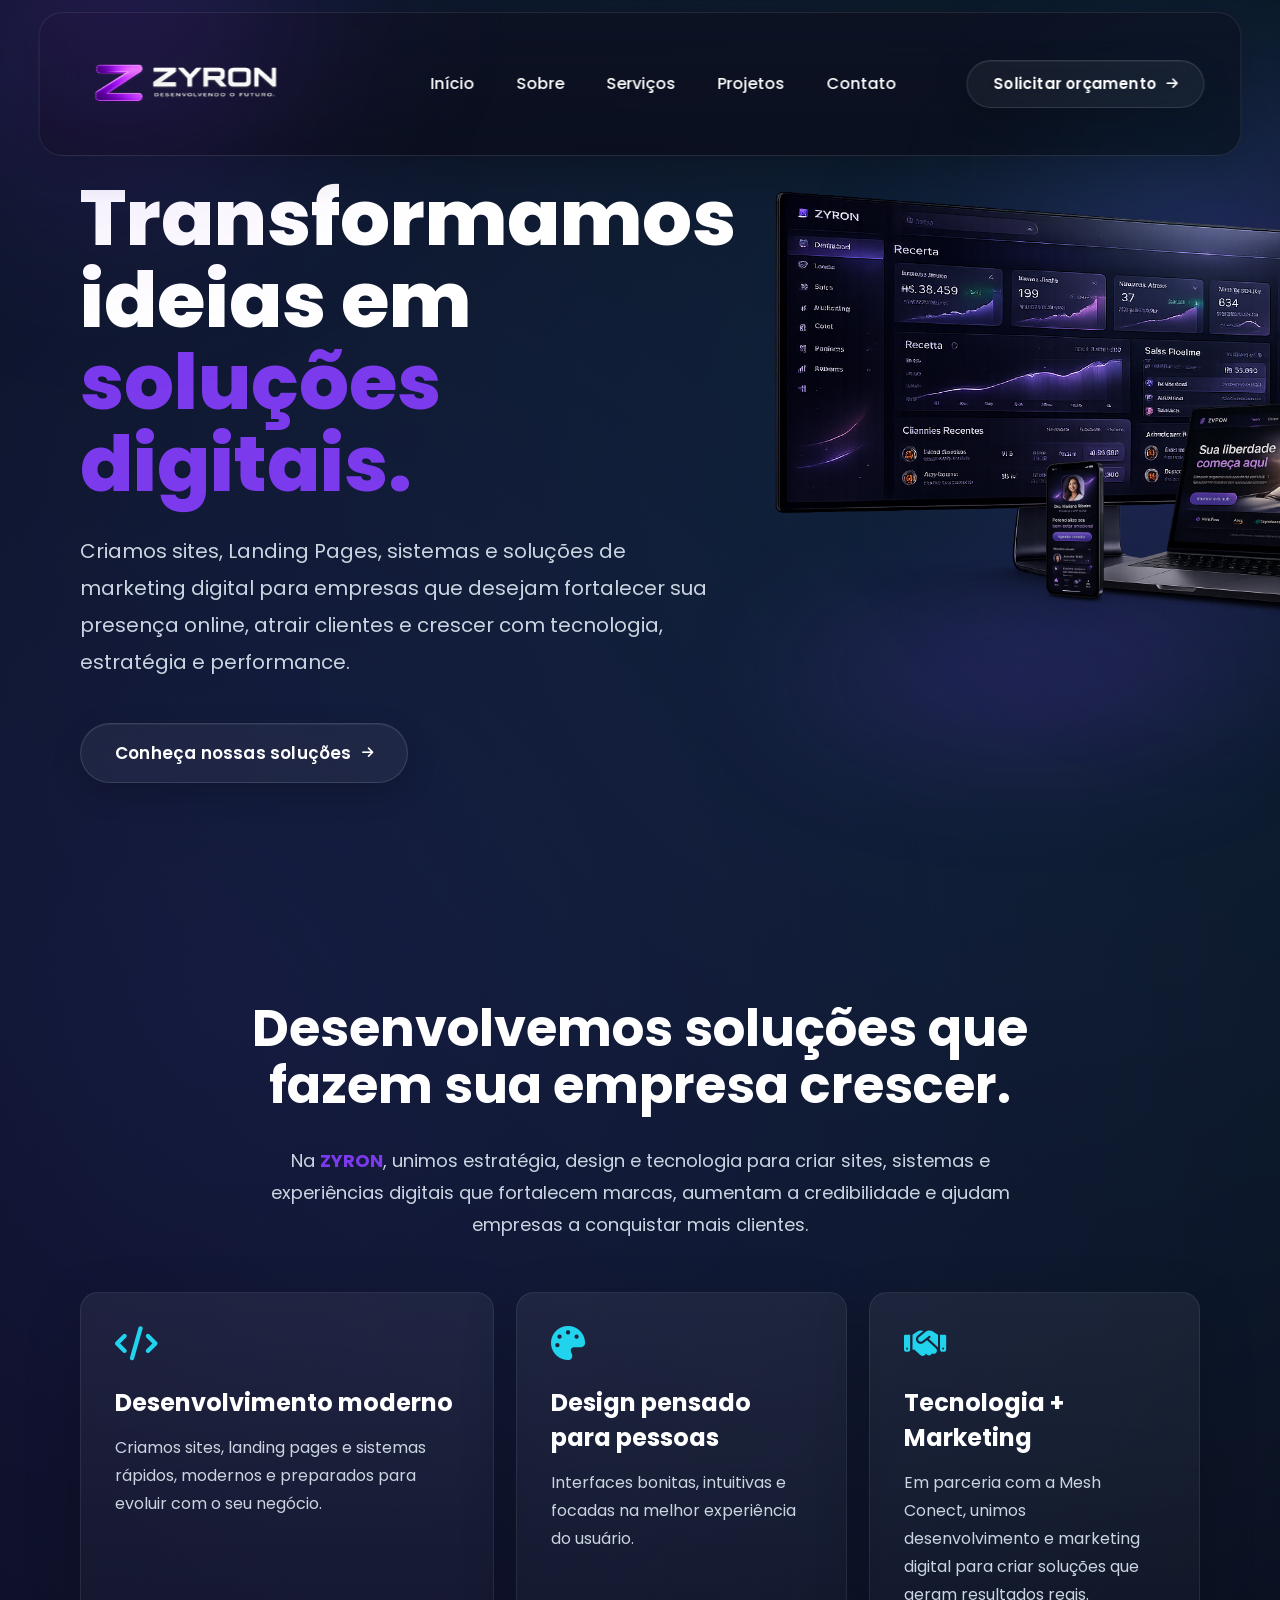
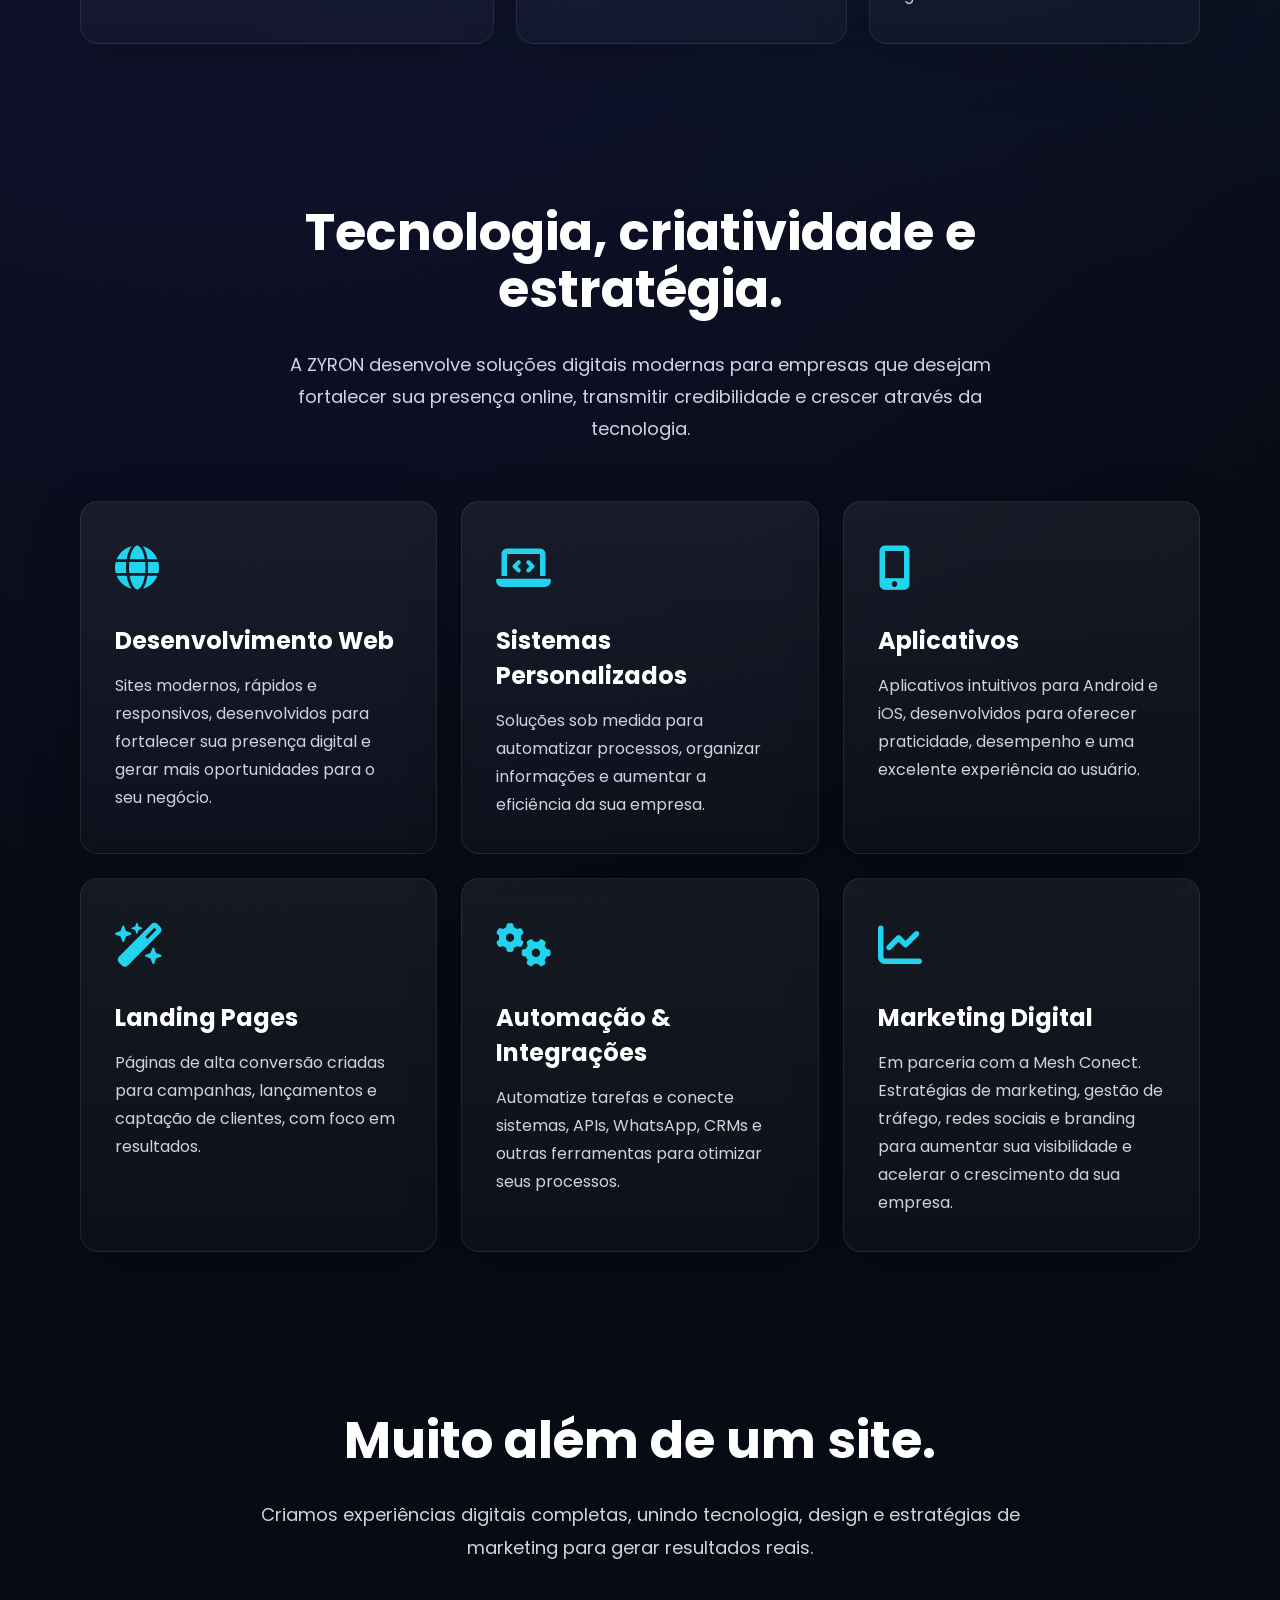
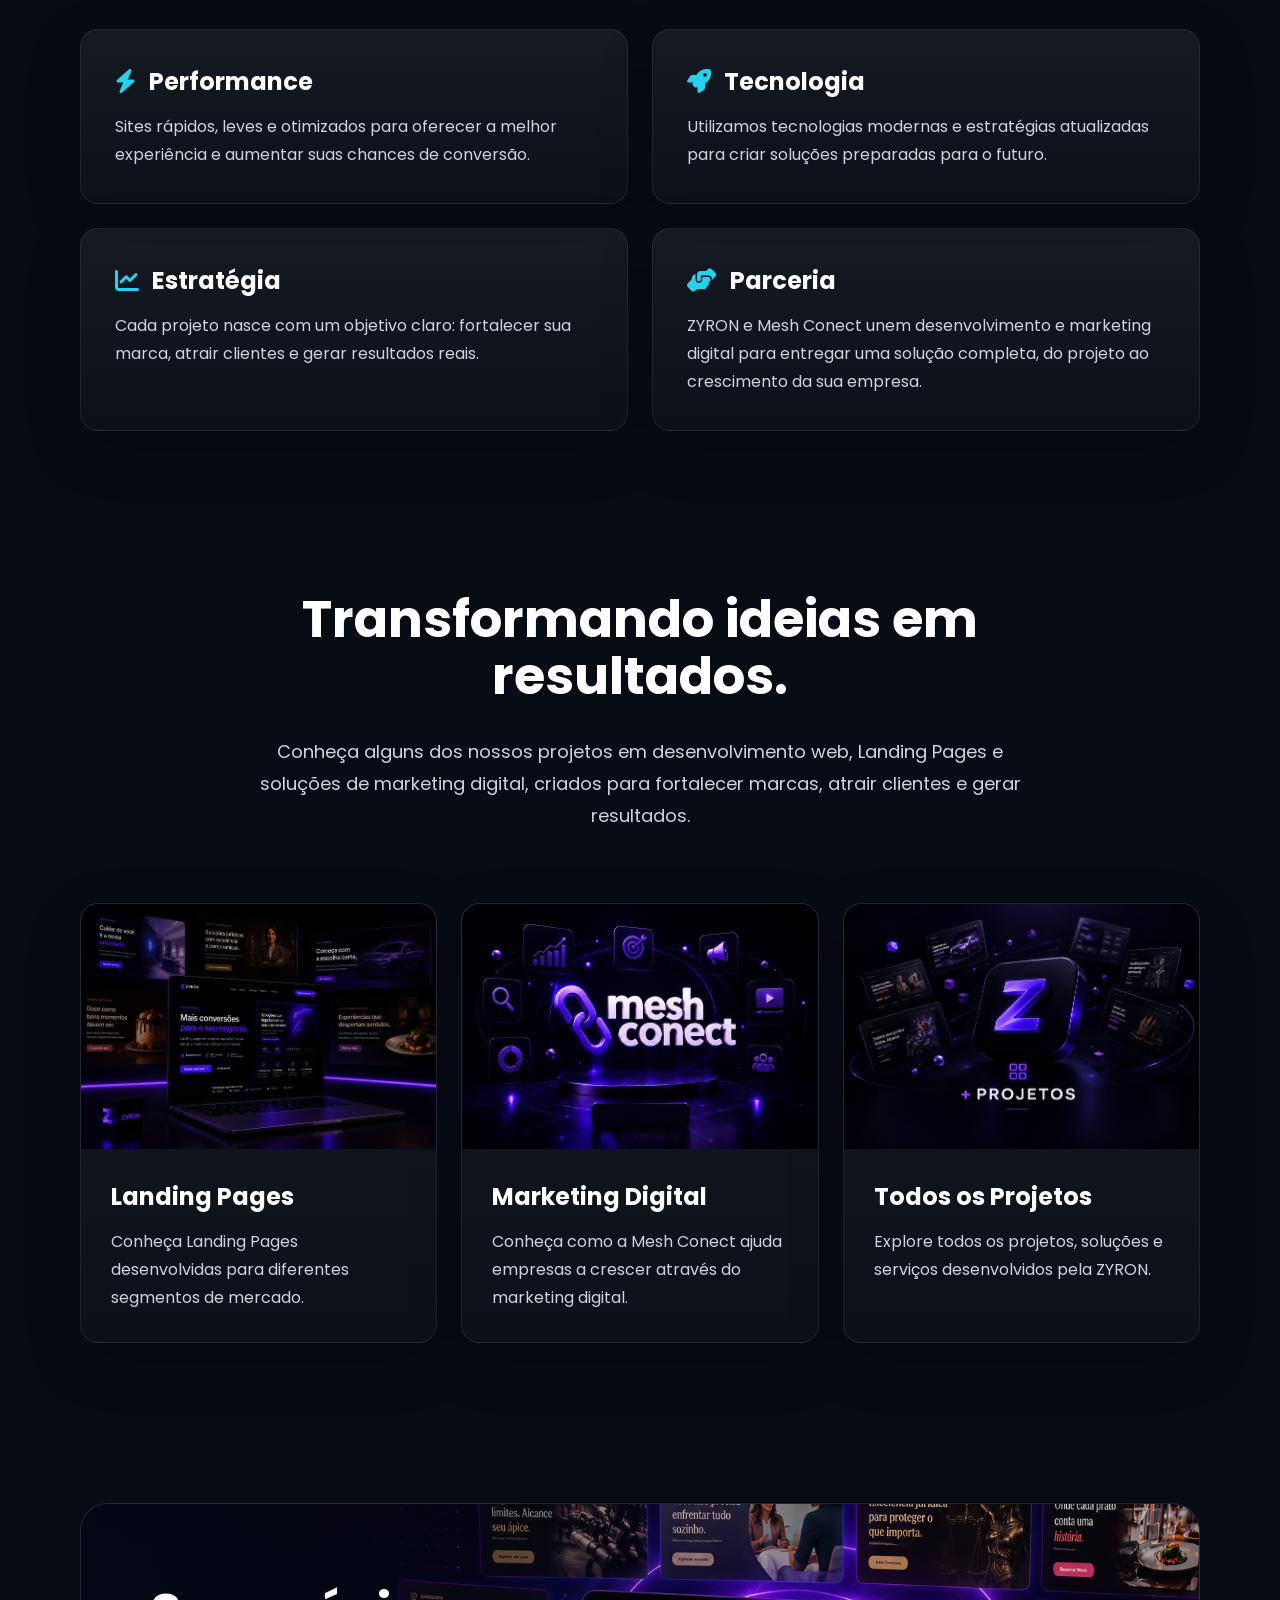
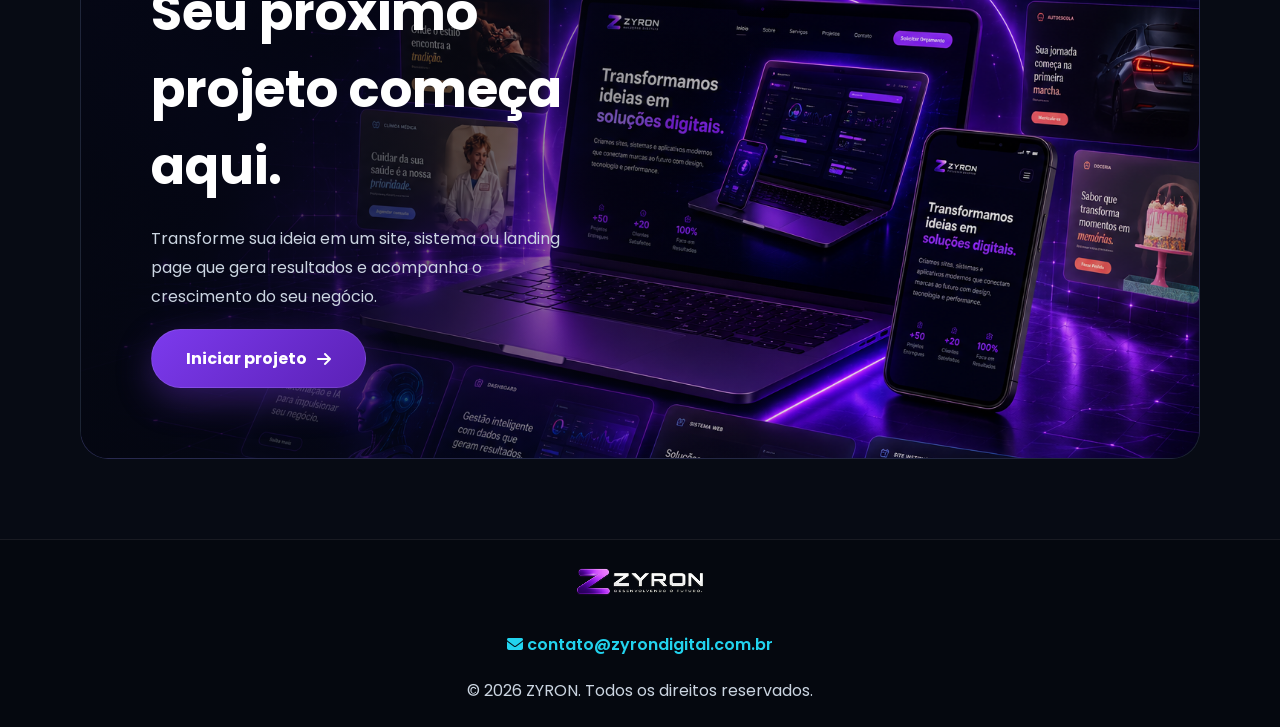
==== index.html @ c3abde09 "cards clicaveis" ====
﻿<!DOCTYPE html>
<html lang="pt-BR">
<head>
    <meta charset="UTF-8">
    <meta name="viewport" content="width=device-width, initial-scale=1.0">
    <title>ZYRON | Desenvolvendo o Futuro</title>
    <meta name="description" content="A ZYRON desenvolve sites, sistemas e aplicativos modernos para empresas que querem crescer com tecnologia, design e performance.">
    <meta name="theme-color" content="#070B14">
    <meta property="og:title" content="ZYRON | Desenvolvendo o Futuro">
    <meta property="og:description" content="Soluções digitais modernas para marcas que querem gerar autoridade, performance e novas oportunidades.">
    <meta property="og:type" content="website">
    <meta property="og:image" content="assets/hero/hero-composition.png">
    <link rel="preconnect" href="https://fonts.googleapis.com">
    <link rel="preconnect" href="https://fonts.gstatic.com" crossorigin>
    <link href="https://fonts.googleapis.com/css2?family=Poppins:wght@300;400;500;600;700;800&display=swap" rel="stylesheet">
    <link rel="stylesheet" href="https://cdnjs.cloudflare.com/ajax/libs/font-awesome/6.7.2/css/all.min.css">
    <link rel="stylesheet" href="css/style.css">
    <link rel="icon" href="assets/logo/logo-icon.png">
</head>
<body>
    <div id="loader">
    <img src="assets/logo/logo-horizontal.png" alt="ZYRON">
</div>
    <header class="site-header" id="topo">
        <a href="index.html" class="brand" aria-label="Ir para a página inicial">
    <img src="assets/logo/logo-horizontal.png" alt="ZYRON" class="logo">
</a>

        <button class="menu-toggle" aria-label="Abrir menu" aria-expanded="false">
            <i class="fa-solid fa-bars"></i>
        </button>

      <nav class="nav-menu" aria-label="Navegação principal">
    <a href="index.html">Início</a>
    <a href="sobre.html">Sobre</a>
    <a href="servicos.html">Serviços</a>
    <a href="projetos.html">Projetos</a>
    <a href="contato.html">Contato</a>
</nav>

        <a
    class="header-btn"
    href="https://wa.me/5548999999999?text=Olá%2C%20equipe%20ZYRON!%20Vim%20através%20do%20site%20e%20tenho%20interesse%20em%20desenvolver%20um%20projeto%20com%20vocês.%20Gostaria%20de%20conversar%20para%20entender%20as%20possibilidades%20e%20solicitar%20um%20orçamento."
    target="_blank"
    rel="noopener noreferrer"
>
    Solicitar orçamento
    <i class="fa-solid fa-arrow-right"></i>
</a>
    </header>

    <main>
        <section id="inicio" class="hero">
            <div class="hero-content">
                <div class="hero-text">
                   
                    <h1>Transformamos ideias em <span>soluções digitais.</span></h1>
                    <p>
                        Criamos sites, Landing Pages, sistemas e soluções de marketing digital para empresas que desejam fortalecer sua presença online, atrair clientes e crescer com tecnologia, estratégia e performance.
                    </p>
                    <div class="hero-buttons">
                        
                        <a class="header-btn hero-btn" href="servicos.html">
          Conheça nossas soluções 
    <i class="fa-solid fa-arrow-right"></i>
</a>
                    </div>
                </div>

              <div class="hero-image">

    <div class="hero-devices">

        <img
            src="assets/hero/monitor.png"
            alt="Sistema Web ZYRON"
            class="device-monitor">

        <img
            src="assets/hero/notebook.png"
            alt="Landing Page ZYRON"
            class="device-notebook">

        <img
            src="assets/hero/phone.png"
            alt="Aplicativo Mobile ZYRON"
            class="device-phone">

    </div>
      </div>

</div>
        </section>

        <section id="sobre" class="sobre reveal">
            <div class="section-heading">
                
                <h2 class="titulo">Desenvolvemos soluções que fazem sua empresa crescer.</h2>
                <p class="subtitulo">
                    Na  <span class="brand">ZYRON</span>, unimos estratégia, design e tecnologia para criar sites, sistemas e experiências digitais que fortalecem marcas, aumentam a credibilidade e ajudam empresas a conquistar mais clientes.
            </div>

           <div class="sobre-grid">

    <article class="sobre-card">
        <i class="fa-solid fa-code"></i>

        <h3>Desenvolvimento moderno</h3>

        <p>
            Criamos sites, landing pages e sistemas rápidos, modernos e preparados para evoluir com o seu negócio.
        </p>
    </article>

    <article class="sobre-card">
        <i class="fa-solid fa-palette"></i>

        <h3>Design pensado para pessoas</h3>

        <p>
           Interfaces bonitas, intuitivas e focadas na melhor experiência do usuário.
        </p>
    </article>

    <article class="sobre-card">
        <i class="fa-solid fa-handshake"></i>

        <h3>Tecnologia + Marketing</h3>

        <p>
            Em parceria com a Mesh Conect, unimos desenvolvimento e marketing digital para criar soluções que geram resultados reais.
        </p>
    </article>

</div>
        </section>

        <section id="servicos" class="servicos reveal">
            <div class="section-heading">

   

    <h2 class="titulo">
        Tecnologia, criatividade e estratégia.
    </h2>

    <p class="subtitulo">
        A ZYRON desenvolve soluções digitais modernas para empresas que desejam fortalecer sua presença online, transmitir credibilidade e crescer através da tecnologia.
    </p>

</div>

            <div class="cards services-grid">
                <article class="card"><div class="icone"><i class="fa-solid fa-globe"></i></div><h3>Desenvolvimento Web</h3><p>Sites modernos, rápidos e responsivos, desenvolvidos para fortalecer sua presença digital e gerar mais oportunidades para o seu negócio.</p></article>
                <article class="card"><div class="icone"><i class="fa-solid fa-laptop-code"></i></div><h3>Sistemas Personalizados</h3><p>Soluções sob medida para automatizar processos, organizar informações e aumentar a eficiência da sua empresa.</p></article>
                <article class="card"><div class="icone"><i class="fa-solid fa-mobile-screen-button"></i></div><h3>Aplicativos</h3><p>Aplicativos intuitivos para Android e iOS, desenvolvidos para oferecer praticidade, desempenho e uma excelente experiência ao usuário.</p></article>
                <article class="card"><div class="icone"><i class="fa-solid fa-wand-magic-sparkles"></i></div><h3>Landing Pages</h3><p>Páginas de alta conversão criadas para campanhas, lançamentos e captação de clientes, com foco em resultados.</p></article>
                <article class="card"><div class="icone"><i class="fa-solid fa-gears"></i></div><h3>Automação & Integrações</h3><p>Automatize tarefas e conecte sistemas, APIs, WhatsApp, CRMs e outras ferramentas para otimizar seus processos.</p></article>
                <article class="card"><div class="icone"><i class="fa-solid fa-chart-line"></i></div><h3>Marketing Digital</h3><p>Em parceria com a Mesh Conect. Estratégias de marketing, gestão de tráfego, redes sociais e branding para aumentar sua visibilidade e acelerar o crescimento da sua empresa.</p></article>
            </div>
        </section>

        <section id="porque" class="porque reveal">
            <div class="section-heading">
                
                <h2 class="titulo">Muito além de um site.</h2>
                <p class="subtitulo">Criamos experiências digitais completas, unindo tecnologia, design e estratégias de marketing para gerar resultados reais.</p>
            </div>

            <div class="porque-grid">
                <article class="porque-item"><h3><i class="fa-solid fa-bolt"></i> Performance</h3><p>Sites rápidos, leves e otimizados para oferecer a melhor experiência e aumentar suas chances de conversão.</p></article>
                <article class="porque-item"><h3><i class="fa-solid fa-rocket"></i> Tecnologia</h3><p>Utilizamos tecnologias modernas e estratégias atualizadas para criar soluções preparadas para o futuro.</p></article>
                <article class="porque-item"><h3><i class="fa-solid fa-chart-line"></i> Estratégia</h3><p>Cada projeto nasce com um objetivo claro: fortalecer sua marca, atrair clientes e gerar resultados reais.</p></article>
                <article class="porque-item"><h3><i class="fa-solid fa-handshake-angle"></i> Parceria</h3><p>ZYRON e Mesh Conect unem desenvolvimento e marketing digital para entregar uma solução completa, do projeto ao crescimento da sua empresa.</p></article>
            </div>
        </section>
    

     <section id="projetos" class="projetos reveal">

     <div class="section-heading">

             <h2 class="titulo">
             Transformando ideias em resultados.
             </h2>

             <p class="subtitulo">
             Conheça alguns dos nossos projetos em desenvolvimento web, Landing Pages e soluções de marketing digital, criados para fortalecer marcas, atrair clientes e gerar resultados.
             </p>
    </div>        
            

 <div class="portfolio-grid">

    <a href="landing-pages.html" class="projeto">
        <img src="assets/empresa/cardlandingpages.png" alt="Landing Pages">
        <div class="projeto-info">
            <h3>Landing Pages</h3>
            <p>Conheça Landing Pages desenvolvidas para diferentes segmentos de mercado.</p>
        </div>
    </a>

    <a href="mesh-conect.html" class="projeto">
        <img src="assets/empresa/meshconect.png" alt="Marketing Digital">
        <div class="projeto-info">
            <h3>Marketing Digital</h3>
            <p>Conheça como a Mesh Conect ajuda empresas a crescer através do marketing digital.</p>
        </div>
    </a>

    <a href="projetos.html" class="projeto">
        <img src="assets/empresa/todos-os-projetos.png" alt="Todos os Projetos">
        <div class="projeto-info">
            <h3>Todos os Projetos</h3>
            <p>Explore todos os projetos, soluções e serviços desenvolvidos pela ZYRON.</p>
        </div>
    </a>

</div>

</section>

<section class="cta reveal">

    <div class="cta-container">

        <div class="cta-content">

            <h2>Seu próximo projeto começa aqui.</h2>

            <p>
                Transforme sua ideia em um site, sistema ou landing page que gera resultados e acompanha o crescimento do seu negócio.
            </p>

            <a href="https://wa.me/5548999999999?text=Olá!%20Gostaria%20de%20solicitar%20um%20orçamento."
   class="btn-cta"
   target="_blank">

    Iniciar projeto
    <i class="fa-solid fa-arrow-right"></i>

</a>

        </div>

        <div class="cta-image">
            <img src="assets/cta/cta-showcase.png" alt="Projetos ZYRON">
        </div>

    </div>

</section>

        
    </main>

    <a href="#inicio" class="top-button" aria-label="Voltar ao topo"><i class="fa-solid fa-arrow-up"></i></a>

<footer>

    <img src="assets/logo/1logo-horizontal.png" class="logo">

    
<a href="mailto:contato@zyrondigital.com.br" class="footer-email">
    <i class="fa-solid fa-envelope"></i>
    contato@zyrondigital.com.br
</a>

    <p>© 2026 ZYRON. Todos os direitos reservados.</p>

</footer>

    <script src="js/script.js"></script>
</body>
</html>
---- css/style.css ----
﻿/* ==========================================================
   ZYRON v3.0 | Desenvolvendo o Futuro
========================================================== */

*{
    margin:0;
    padding:0;
    box-sizing:border-box;
}

:root{
    --background:#070B14;
    --background-soft:#0B1020;
    --surface:#111827;
    --surface-light:#1F2937;
    --primary:#4F46E5;
    --secondary:#7C3AED;
    --accent:#22D3EE;
    --white:#FFFFFF;
    --text:#CBD5E1;
    --muted:#94A3B8;
    --line:rgba(255,255,255,.08);
    --shadow:0 25px 70px rgba(0,0,0,.38);
}

html{
    scroll-behavior:smooth;
}

body{
    font-family:'Poppins',sans-serif;
    background:
        radial-gradient(circle at 18% 18%, rgba(79,70,229,.18), transparent 34%),
        radial-gradient(circle at 82% 8%, rgba(34,211,238,.10), transparent 28%),
        var(--background);
    color:var(--white);
    overflow-x:hidden;
}

body.menu-open{
    overflow:hidden;
}

img{
    max-width:100%;
    display:block;
}

a{
    color:inherit;
    text-decoration:none;
}

button,
input,
textarea,
select{
    font:inherit;
}

button{
    border:none;
    cursor:pointer;
}

.site-header{

    position:fixed;

    top:12px;

    left:50%;

    transform:translateX(-50%);

    width:min(94%,1450px);

    display:flex;

    align-items:center;

    justify-content:space-between;

    gap:42px;

    padding:18px 36px;

    z-index:1000;

    border:1px solid rgba(255,255,255,.10);

    border-radius:24px;

    background:     linear-gradient(
            180deg,
            rgba(14,18,35,.88),
            rgba(10,13,26,.78)
        );

    backdrop-filter:blur(24px);

      box-shadow:
        0 12px 40px rgba(0,0,0,.22);

}
.site-header::before{

    content:"";

    position:absolute;

    width:520px;

    height:520px;

    left:-180px;

    top:-260px;

    background:radial-gradient(
        circle,
        rgba(124,58,237,.28),
        transparent 70%
    );

    filter:blur(90px);

    pointer-events:none;

    z-index:-1;

}

.site-header::after{

    content:"";

    position:absolute;

    width:360px;

    height:360px;

    right:-120px;

    bottom:-220px;

    background:radial-gradient(
        circle,
        rgba(0,212,255,.10),
        transparent 70%
    );

    filter:blur(90px);

    pointer-events:none;

    z-index:-1;

}

.logo{

    width:220px;

    transition:.35s;

}

.logo:hover{
    transform:scale(1.04);
}

.nav-menu{

    display:flex;

    align-items:center;

    gap:42px;

    margin-left:auto;

    margin-right:28px;

}

.nav-menu a{

    position:relative;

    color:var(--white);

    font-size:16px;

    font-weight:500;

    transition:.35s;

}

.nav-menu a:hover{
    color:#A78BFA;
}

.nav-menu a::after{

    content:"";

    position:absolute;

    left:50%;

    bottom:-8px;

    width:0;

    height:2px;

    transform:translateX(-50%);

    border-radius:999px;

    background:linear-gradient(
        90deg,
        #7C3AED,
        #A855F7
    );

    transition:all .35s ease;

}

.nav-menu a:hover::after{
    width:80%;
}

.menu-toggle{
    display:none;
    width:46px;
    height:46px;
    place-items:center;
    border-radius:12px;
    color:var(--white);
    background:rgba(255,255,255,.08);
}

.header-btn{

    display:flex;
    align-items:center;
    justify-content:center;
    gap:10px;

    height:48px;

    padding:0 26px;

    border-radius:999px;

    color:#fff;

    font-size:15px;

    font-weight:600;

    letter-spacing:.2px;

    border:1px solid rgba(255,255,255,.12);

    background:rgba(255,255,255,.05);

    backdrop-filter:blur(18px);

    box-shadow:
        inset 0 1px 0 rgba(255,255,255,.06),
        0 10px 30px rgba(0,0,0,.18);

    transition:all .35s ease;

    overflow:hidden;

}
.hero-btn{

    height:60px;

    padding:0 34px;

    font-size:17px;
     font-weight:600;

}




.header-btn:hover{

    transform:translateY(-2px);

    background:linear-gradient(
        135deg,
        rgba(124,58,237,.28),
        rgba(79,70,229,.18)
    );

    border-color:rgba(167,139,250,.45);

    box-shadow:
        0 15px 35px rgba(124,58,237,.22);

}
.header-btn i{

    font-size:13px;

    transition:transform .35s ease;

}

.header-btn:hover i{

    transform:translateX(4px);

}


section{
    padding:80px 80px;
}

.hero{
    min-height:100vh;
    display:flex;
    align-items:center;
    justify-content:center;
    padding:80px 80px 40px;
    
}

.hero-content{
    width:100%;
    max-width:1420px;

    display:grid;
    grid-template-columns:1fr 1.2fr;


    align-items:center;
    gap:64px;
    
}

.hero-text{
    width:100%;
    max-width:640px;
    animation:fadeLeft 1s ease both;
    
}

.eyebrow,
.tag{
    display:inline-flex;
    width:max-content;
    align-items:center;
    gap:8px;
    margin-bottom:18px;
    padding:8px 14px;
    border:1px solid rgba(34,211,238,.18);
    border-radius:999px;
    color:#BEEBFF;
    background:rgba(34,211,238,.08);
    font-size:13px;
    font-weight:700;
    letter-spacing:.04em;
    text-transform:uppercase;
    
}

.hero-text h1,
.titulo{
    letter-spacing:0;
}

.hero-text h1{
    width:100%;
    max-width:97%;

    margin-bottom:28px;

    font-size:clamp(38px,8vw,78px);

    line-height:1.05;

    font-weight:800;

    word-break:normal;
}

.hero-text h1 span{
    color:var(--secondary);
}

.hero-text p{
    max-width:660px;
    margin-bottom:42px;
    color:var(--text);
    font-size:20px;
    line-height:1.85;
}

.hero-buttons{
    display:flex;
    flex-wrap:wrap;
    gap:18px;
}

.hero-image{

    display:flex;

    align-items:center;

    justify-content:center;

    position:relative;

    min-height:auto;

    overflow:visible;
    margin-top:40px;

}

.hero-devices{

    position:relative;

    width:min(95vw,980px);

      aspect-ratio:980/760;
      transform:translateY(-90px);

}
.hero-devices::before{

    content:"";

    position:absolute;

    width:620px;

    height:620px;

    left:140px;

    top:10px;

    border-radius:50%;

    background:
        radial-gradient(
            circle,
            rgba(124,58,237,.28) 0%,
            rgba(124,58,237,.18) 35%,
            rgba(124,58,237,.08) 55%,
            transparent 75%
        );

    filter:blur(90px);

    z-index:0;

    animation:glowPulse 10s ease-in-out infinite;

}
.hero-devices::after{

    content:"";

    position:absolute;

    left:30%;

    bottom:5px;

    transform:translateX(-58%);

    width:556px;

    height:220px;

    border-radius:50%;

    background:
        radial-gradient(
            ellipse,
            rgba(124,58,237,.22),
            rgba(124,58,237,.08) 55%,
            transparent 80%
        );

    filter:blur(52px);

    z-index:-1;

}
/* ============================= */
/* PÁGINAS INTERNAS */
/* ============================= */

.internal-hero{
    padding:180px 24px 100px;
    display:flex;
    justify-content:center;
    align-items:center;
    text-align:center;
}

.internal-hero .container{
    max-width:850px;
    margin:0 auto;
}

.internal-hero .section-tag{
    margin-bottom:18px;
}

.internal-hero h1{
    font-size:clamp(42px,6vw,68px);
    line-height:1.1;
    color:var(--white);
    margin-bottom:22px;
}

.internal-hero p{
    max-width:700px;
    margin:0 auto;
    color:var(--text);
    font-size:18px;
    line-height:1.8;
}


/* ==========================
   MONITOR
========================== */

.device-monitor{

    position:absolute;

    width:940px;

    top:-2%;

    left:-18%;

    z-index:1;
    animation:floatMonitor 8s ease-in-out infinite;
    transition: transform .6s ease;
transform-origin: center center;

}
/* ==========================
   NOTEBOOK
========================== */

.device-notebook{

    position:absolute;

    width:54%;

    left:20%;

    top:38%;

    z-index:2;
     animation:floatNotebook 7s ease-in-out infinite;
    
    transition: transform .6s ease;
    transform-origin: center center;
}

/* ==========================
   PHONE
========================== */

.device-phone{

    position:absolute;

    width:26%;

    left:16%;

    top:55%;

    z-index:3;
    animation:floatPhone 8.5s ease-in-out infinite;
    
    transition: transform .6s ease;
    transform-origin: center center;
}




.section-heading{

    max-width:900px;

    margin:0 auto 58px;

    text-align:center;

    display:flex;

    flex-direction:column;

    align-items:center;

}

.titulo{
    margin-bottom:30px;
    font-size:clamp(34px,4vw,52px);
    line-height:1.12;
}

.subtitulo{
    max-width:780px;
    margin:0 auto;
    color:var(--text);
    font-size:18px;
    line-height:1.8;
}

/* ===========================
   ESPAÇAMENTO DAS SEÇÕES
=========================== */

/* ===== SOBRE ===== */

#sobre .section-heading{
    margin-bottom:50px;
}

/* ===== SERVIÇOS ===== */

#servicos .section-heading{
    margin-bottom:55px;
}

/* ===== POR QUE ===== */

#porque .section-heading{
    margin-bottom:65px;
}

/* ===== PROJETOS ===== */

#projetos .section-heading{
    margin-bottom:70px;
}






.sobre-grid,
.cards,
.porque-grid,
.portfolio-grid,
.testimonials-grid,
.contact-grid{
    max-width:1200px;
    margin:0 auto;
}

.sobre-grid{
    display:grid;
    grid-template-columns:1.25fr 1fr 1fr;
    gap:22px;
}

.sobre-card,
.card,
.porque-item,
.projeto,
.testimonial,
.contact-form,
.contact-info{
    border:1px solid var(--line);
    border-radius:18px;
    background:linear-gradient(180deg,rgba(255,255,255,.06),rgba(255,255,255,.025));
    box-shadow:0 18px 55px rgba(0,0,0,.20);
}

.sobre-card{
    min-height:220px;
    padding:34px;
    transition:
        transform .4s ease,
        box-shadow .4s ease,
        border-color .4s ease;
}

.sobre-card.destaque{
    grid-row:span 2;
    display:flex;
    flex-direction:column;
    justify-content:flex-end;
    background:
        linear-gradient(180deg,rgba(79,70,229,.28),rgba(17,24,39,.72)),
        url('../assets/empresa/escritorio-zyron.png') center/cover;
}

.sobre-card i,
.icone{
    color:var(--accent);
}

.sobre-card i{
    margin-bottom:24px;
    font-size:34px;
}

.sobre-card h3,
.card h3,
.porque-item h3,
.projeto-info h3{
    margin-bottom:14px;
    font-size:24px;
}

.sobre-card p,
.card p,
.porque-item p,
.projeto-info p,
.testimonial p,
.contact-info p{
    color:var(--text);
    line-height:1.75;
}

.cards{
    display:grid;
    grid-template-columns:repeat(3,1fr);
    gap:24px;
}

.card{
    padding:34px;
    transition:.35s ease;
}

.sobre-card:hover,
.card:hover,
.porque-item:hover,
.projeto:hover,
.testimonial:hover{
    transform:translateY(-8px);
    border-color:rgba(34,211,238,.35);
    box-shadow:0 24px 70px rgba(79,70,229,.18);
}

.icone{
    margin-bottom:22px;
    font-size:44px;
}

.porque-grid{
    display:grid;
    grid-template-columns:repeat(2,1fr);
    gap:24px;
}

.porque-item{
    padding:34px;
    text-align:left;
    transition:.35s ease;
}

.porque-item h3 i{
    margin-right:8px;
    color:var(--accent);
}

.portfolio-grid{
    display:grid;
    grid-template-columns:repeat(3,1fr);
    gap:24px;
}

.projeto{
    overflow:hidden;
    transition:.35s ease;
    display: block;
}

.projeto img{
    width:100%;
    height:245px;
    object-fit:cover;
}

.projeto-info{
    padding:30px;
    text-align:left;
}

.projeto-info span{
    color:var(--accent);
    font-size:13px;
    font-weight:700;
    text-transform:uppercase;
}

.testimonials-grid{
    display:grid;
    grid-template-columns:repeat(3,1fr);
    gap:24px;
}

.testimonial{
    padding:34px;
    transition:.35s ease;
}

.testimonial p{
    margin-bottom:24px;
    font-size:18px;
}

.testimonial strong,
.testimonial span{
    display:block;
}

.testimonial span{
    margin-top:4px;
    color:var(--muted);
    font-size:14px;
}

.tech-list{
    max-width:1050px;
    margin:0 auto;
    display:flex;
    flex-wrap:wrap;
    justify-content:center;
    gap:14px;
}

.tech-list span{
    padding:13px 18px;
    border:1px solid var(--line);
    border-radius:999px;
    color:var(--text);
    background:rgba(255,255,255,.05);
    font-weight:600;
}

.cta{
    text-align:left;
}

.cta-container{
    position:relative;
    overflow:hidden;

    max-width:1200px;
    min-height:500px;

    margin:0 auto;
    padding:70px;

    border:1px solid rgba(255,255,255,.08);
    border-radius:28px;

    background:linear-gradient(
        135deg,
        rgba(79,70,229,.22),
        rgba(10,18,35,.88)
    );
}

.cta-container::before{
    content:"";
    position:absolute;
    inset:0;

   background:linear-gradient(
    90deg,
    rgba(5,8,18,.85) 0%,
    rgba(5,8,18,.65) 25%,
    rgba(5,8,18,.30) 45%,
    transparent 65%
);

    z-index:1;
}


.cta-content{
    position:relative;
    z-index:2;

    max-width:430px;
}


.cta-image{
    position:absolute;
    inset:0;
    z-index:0;
}

.cta-image img{
    width:100%;
    height:100%;

    object-fit:cover;

    transform:scale(1.02);

    filter:
        brightness(.9)
        saturate(1.1);
}
.cta h2{
    margin:0 0 20px;
    font-size:clamp(34px,4vw,52px);
}

.cta p{
    margin:24px 0 px;
    color:var(--text);
    line-height:1.8;
    max-width:520px;
}

.contact-grid{
    display:grid;
    grid-template-columns:1.25fr .75fr;
    gap:24px;
    align-items:start;
}

.contact-form{
    display:grid;
    gap:18px;
    padding:34px;
}

.contact-form label{
    display:grid;
    gap:8px;
    color:var(--white);
    font-weight:600;
    text-align:left;
}

.contact-form input,
.contact-form textarea,
.contact-form select{
    width:100%;
    border:1px solid var(--line);
    border-radius:14px;
    outline:none;
    padding:15px 16px;
    color:var(--white);
    background:rgba(5,8,15,.72);
}

.contact-form input:focus,
.contact-form textarea:focus,
.contact-form select:focus{
    border-color:rgba(34,211,238,.55);
    box-shadow:0 0 0 4px rgba(34,211,238,.08);
}




footer{
    padding:24px 24px 20px;
    border-top:1px solid var(--line);
    background:#05080F;
    text-align:center;
}

footer .logo{
     width:145px;
    margin:0 auto 14px;
}

footer p{
    color:var(--text);
    line-height:1.5;
    margin:4px 0;
}

.footer-slogan{
    font-size:17px;
    font-weight:600;
    color:var(--white);
    letter-spacing:.3px;
    margin-bottom:8px;
}

.footer-copy{
    font-size:14px;
    color:var(--text);
    opacity:.7;
}

.reveal{
    opacity:0;
    transform:translateY(60px);
    transition:
        opacity 1s cubic-bezier(.22,.61,.36,1),
        transform 1s cubic-bezier(.22,.61,.36,1);
    will-change: opacity, transform;
}

.reveal.active{
    opacity:1;
    transform:translateY(0);
}

.top-button{
    position:fixed;
    right:24px;
    bottom:24px;
    z-index:900;
    width:52px;
    height:52px;
    display:flex;
    align-items:center;
    justify-content:center;
    border-radius:50%;
    color:var(--white);
    background:linear-gradient(135deg,var(--primary),var(--secondary));
    box-shadow:0 15px 35px rgba(79,70,229,.35);
    opacity:0;
    pointer-events:none;
    transition:.35s ease;
}

.top-button.show{
    opacity:1;
    pointer-events:auto;
}

::selection{
    background:var(--secondary);
    color:var(--white);
}

::-webkit-scrollbar{width:10px;}
::-webkit-scrollbar-track{background:#05080F;}
::-webkit-scrollbar-thumb{background:var(--primary);border-radius:999px;}
::-webkit-scrollbar-thumb:hover{background:var(--secondary);}

@keyframes float{
    0%,100%{translate:0 0;}
    50%{translate:0 -18px;}
}

@keyframes heroDrift{
    0%,100%{transform:translateY(0);}
    50%{transform:translateY(-14px);}
}

@keyframes fadeLeft{
    from{opacity:0;transform:translateX(-60px);}
    to{opacity:1;transform:translateX(0);}
}

@keyframes fadeRight{
    from{opacity:0;transform:translateX(60px);}
    to{opacity:1;transform:translateX(0);}
}

@media(max-width:1180px){
    .site-header{gap:16px;padding:12px 18px;}
    .nav-menu{gap:18px;}
    .header-btn{padding-inline:20px;}
    .hero-content{grid-template-columns:1fr;max-width:920px;text-align:center;}
    .hero-text p,.hero-buttons{margin-left:auto;margin-right:auto;justify-content:center;}
    .hero-image{order:2;}
   
    .sobre-grid,.cards,.portfolio-grid,.testimonials-grid{grid-template-columns:repeat(2,1fr);}
    .sobre-card.destaque{grid-column:1/-1;min-height:360px;}
}

@media(max-width:900px){
    section{padding:86px 24px;}
    .hero{padding:130px 24px 70px;}
    .site-header{width:calc(100% - 24px);}
    .menu-toggle{display:grid;}
    .nav-menu{
        position:fixed;
        left:12px;
        right:12px;
        top:82px;
        display:grid;
        gap:8px;
        padding:18px;
        border:1px solid var(--line);
        border-radius:18px;
        background:rgba(12,14,28,.96);
        box-shadow:var(--shadow);
        transform:translateY(-16px);
        opacity:0;
        pointer-events:none;
        transition:.3s ease;
    }
    .nav-menu.active{
        transform:translateY(0);
        opacity:1;
        pointer-events:auto;
    }
    .nav-menu a{padding:12px;border-radius:12px;}
    .nav-menu a:hover{background:rgba(255,255,255,.06);}
    .site-header .header-btn{display:none;}
    .contact-grid,.porque-grid{grid-template-columns:1fr;}
}

@media (max-width:680px){

    .hero-text{
        max-width:100%;
    }

    .hero-text h1{
        font-size:clamp(34px,11vw,44px);
        line-height:1.08;
    }

    .hero{
        padding-top:160px;
    }

    .sobre-grid,
    .cards,
    .portfolio-grid,
    .testimonials-grid{
        grid-template-columns:1fr;
    }

    .sobre-card,
    .card,
    .porque-item,
    .testimonial,
    .contact-form,
    .contact-info{
        padding:26px;
    }

    .sobre-card.destaque{
        min-height:300px;
    }

    .cta-container{
        padding:46px 24px;
    }

    .projeto img{
        height:210px;
    }

}
@media(prefers-reduced-motion:reduce){
    *,*::before,*::after{
        scroll-behavior:auto!important;
        animation-duration:.01ms!important;
        animation-iteration-count:1!important;
        transition-duration:.01ms!important;
    }
}
/* ===========================
   LOADER
=========================== */

#loader{
    position:fixed;
    inset:0;
    display:flex;
    align-items:center;
    justify-content:center;
    background:#05080F;
    z-index:99999;
    transition:opacity .7s ease, visibility .7s ease;
}

#loader img{
    width:340px;
    max-width:80vw;
    opacity:0;
    transform:translateY(12px) scale(.96);
    filter:drop-shadow(0 0 0 rgba(124,58,237,0));
    animation:loaderLogo 1.3s ease forwards;
}

#loader.hide{
    opacity:0;
    visibility:hidden;
}

@keyframes loaderLogo{

    0%{
        opacity:0;
        transform:translateY(25px) scale(.92);
        filter:drop-shadow(0 0 0 rgba(124,58,237,0));
    }

    55%{
        opacity:1;
        transform:translateY(0) scale(1.02);
        filter:drop-shadow(0 0 28px rgba(124,58,237,.25));
    }

    100%{
        opacity:1;
        transform:translateY(-10px) scale(1);
        filter:drop-shadow(0 0 42px rgba(124,58,237,.35));
    }

}
/* ===========================
   PAGE INTRO
=========================== */

body.loading{
    overflow:hidden;
}

.page-loaded .site-header{
    animation:fadeDown .8s cubic-bezier(.22,.61,.36,1) both;
}

.page-loaded .hero-text .eyebrow{
    animation:fadeUp .8s .15s both;
}

.page-loaded .hero-text h1{
    animation:fadeUp .8s .30s both;
}

.page-loaded .hero-text p{
    animation:fadeUp .8s .45s both;
}

.page-loaded .hero-buttons{
    animation:fadeUp .8s .60s both;
}


@keyframes fadeDown{

    from{
        opacity:0;
        transform:translateX(-50%) translateY(-30px);
    }

    to{
        opacity:1;
        transform:translateX(-50%) translateY(0);
    }

}

@keyframes fadeUp{

    from{
        opacity:0;
        transform:translateY(35px);
    }

    to{
        opacity:1;
        transform:translateY(0);
    }

}
@keyframes breathe{

    0%,100%{
        transform:scale(1);
    }

    50%{
        transform:scale(1.03);
    }

}


/* ===========================
   HERO FLOATING
=========================== */

@keyframes floatMonitor{

    0%{
        transform:translateY(0px);
    }

    50%{
        transform:translateY(-10px);
    }

    100%{
        transform:translateY(0px);
    }

}

@keyframes floatNotebook{

    0%{
        transform:translateY(0px);
    }

    50%{
        transform:translateY(-8px);
    }

    100%{
        transform:translateY(0px);
    }

}

@keyframes floatPhone{

    0%{
        transform:translateY(0px);
    }

    50%{
        transform:translateY(-14px);
    }

    100%{
        transform:translateY(0px);
    }

}

@keyframes glowPulse{

    0%{

        opacity:.65;

        transform:scale(.95);

    }

    50%{

        opacity:1;

        transform:scale(1.08);

    }

    100%{

        opacity:.65;

        transform:scale(.95);

    }

}
.brand{
    color:#7C3AED;
    font-weight:700;
}

/* ==========================
   SECTION TAG
========================== */

.section-tag{

    display:inline-flex;

    align-items:center;

    justify-content:center;

    padding:8px 14px;

    margin-bottom:18px;

    border:1px solid rgba(34,211,238,.18);

    border-radius:999px;

    color:#BEEBFF;

    background:rgba(34,211,238,.08);

    font-size:13px;

    font-weight:700;

    letter-spacing:.04em;

    text-transform:uppercase;

}

.btn-cta{
    display:inline-flex;
    align-items:center;
    gap:10px;

    padding:16px 34px;

    margin-top:18px;

    border-radius:999px;

    font-weight:700;
    font-size:16px;

    color:#fff;
    text-decoration:none;

    background:linear-gradient(
        135deg,
        #7c3aed,
        #5b21b6
    );

    border:1px solid rgba(255,255,255,.10);

    box-shadow:
        0 12px 35px rgba(124,58,237,.35);

    transition:.35s ease;
}
.btn-cta:hover{

    transform:translateY(-4px);

    box-shadow:
        0 18px 45px rgba(124,58,237,.55);

    background:linear-gradient(
        135deg,
        #8b5cf6,
        #6d28d9
    );
}
.btn-cta i{

    transition:.35s ease;

}
.btn-cta:hover i{

    transform:translateX(5px);

}

.footer-email{

    display:inline-block;

    margin:18px 0;

    color:var(--accent);

    text-decoration:none;

    font-weight:600;

    transition:.3s;

}

.footer-email:hover{

    color:#fff;

}
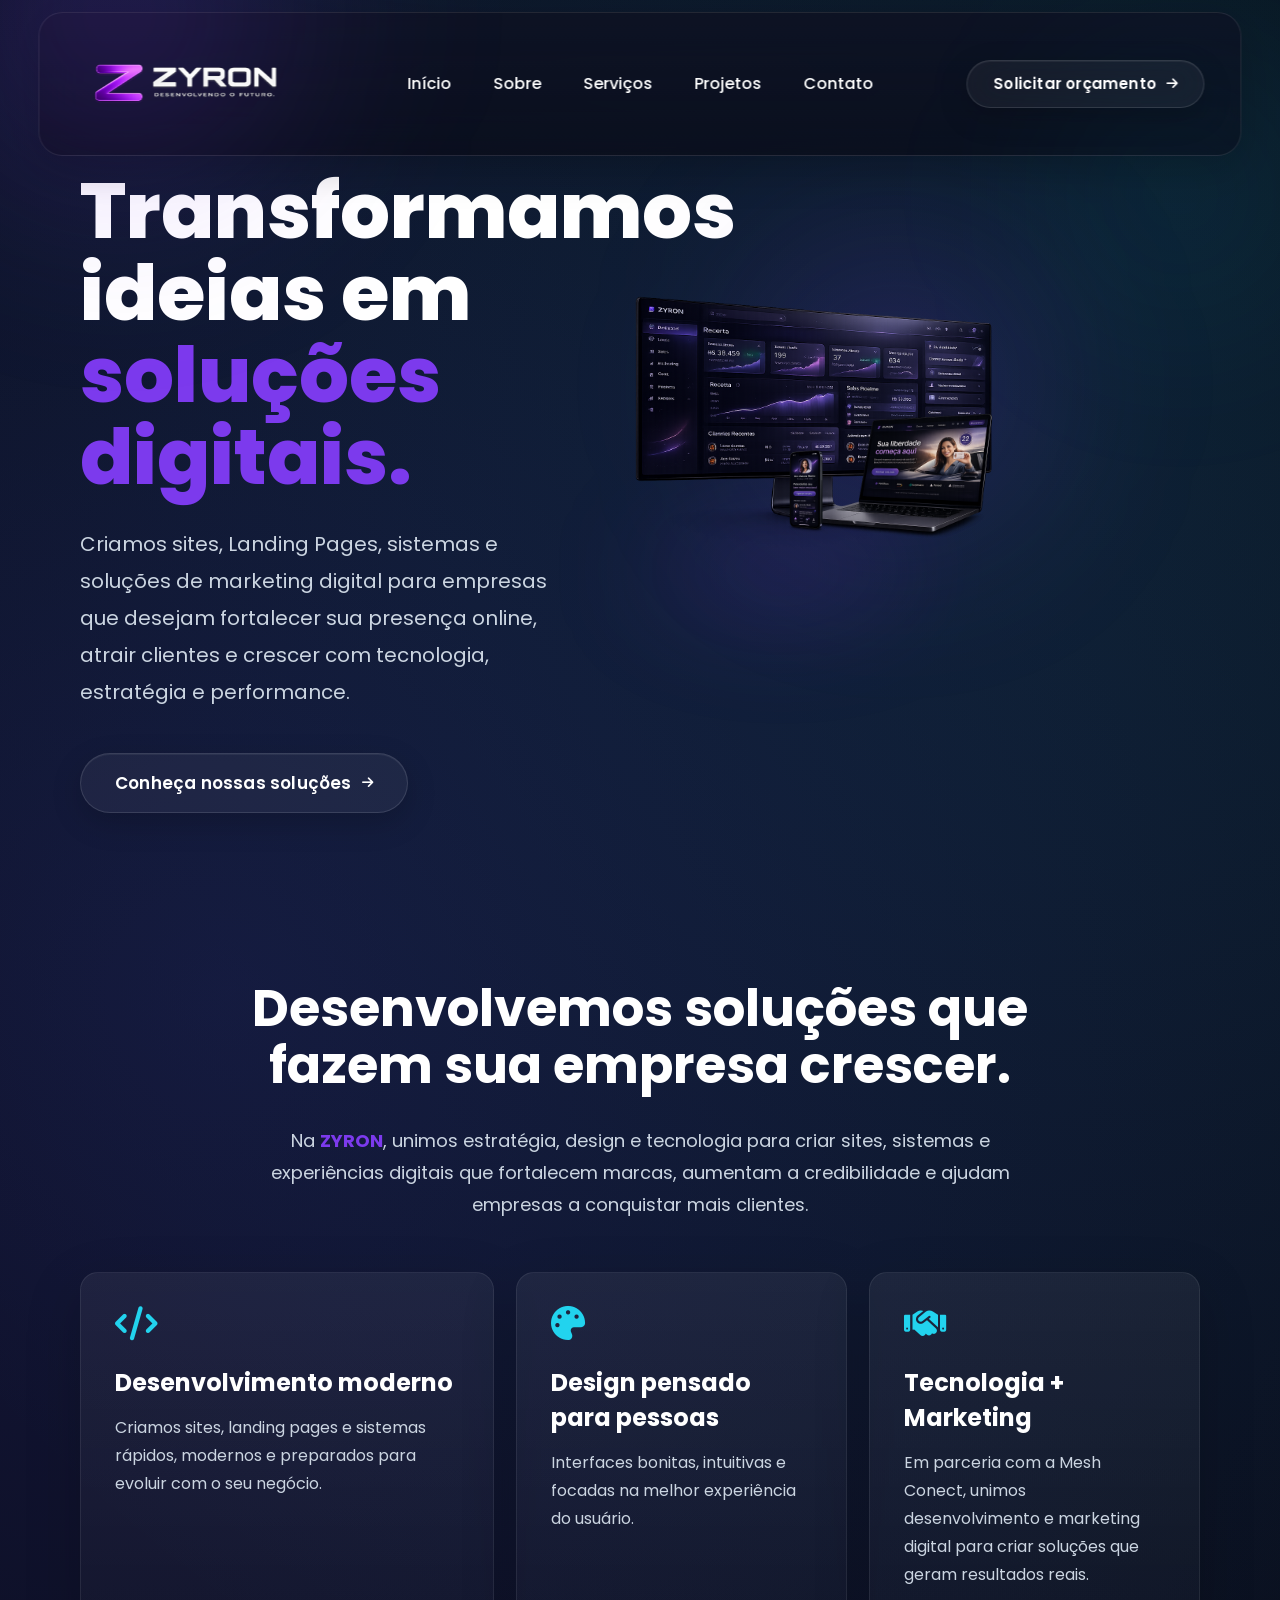
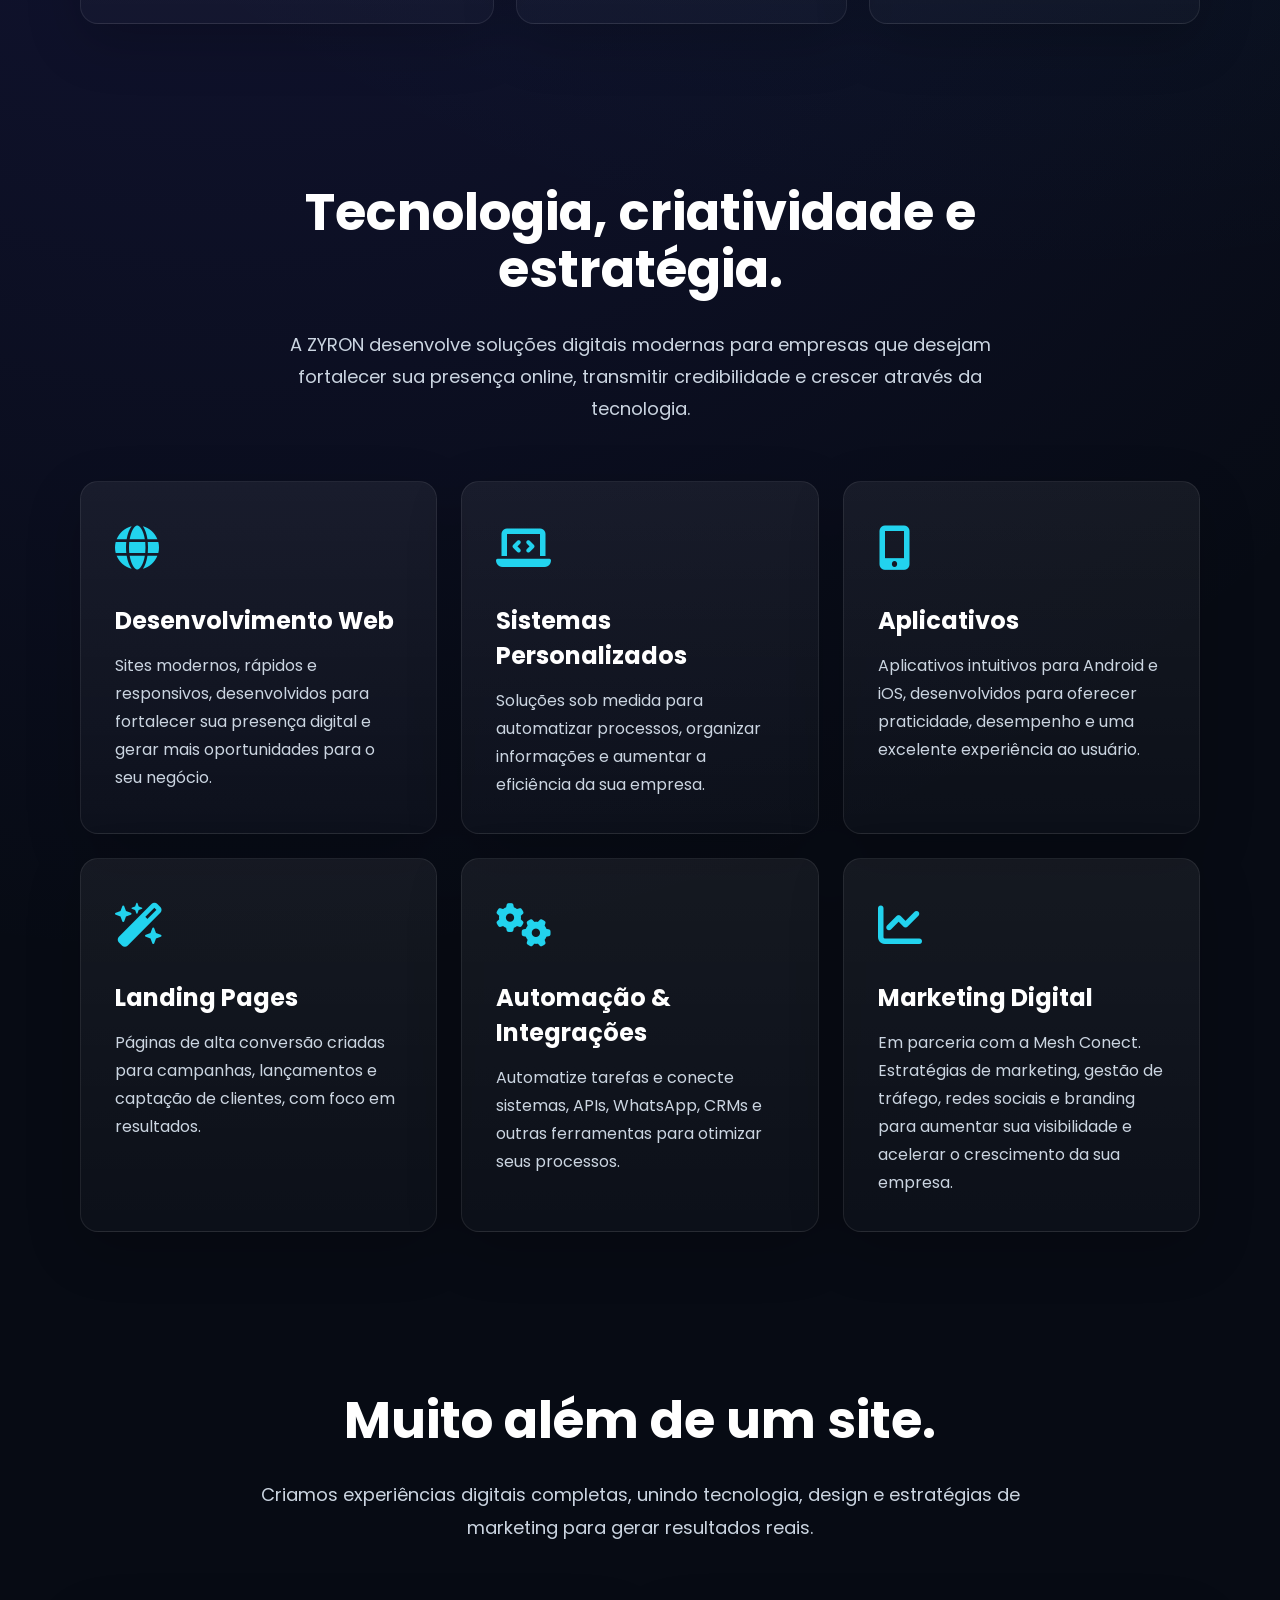
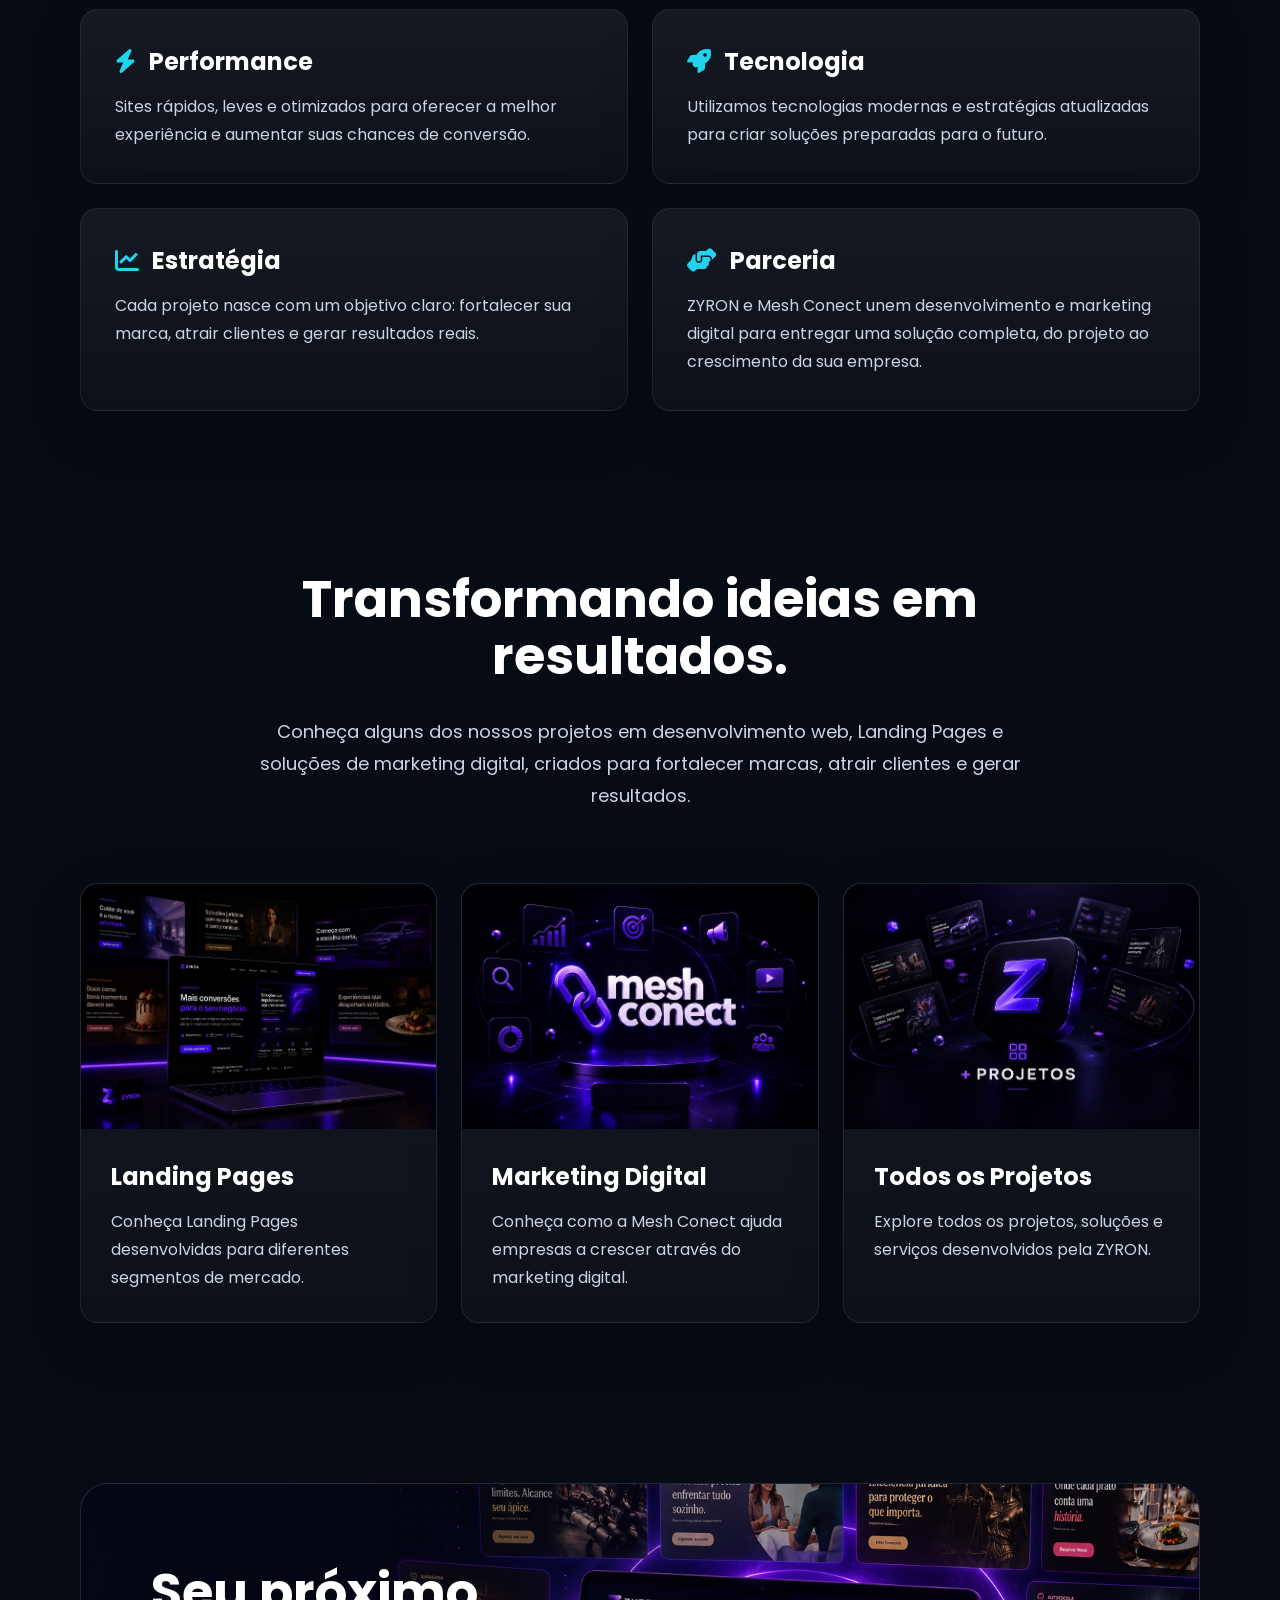
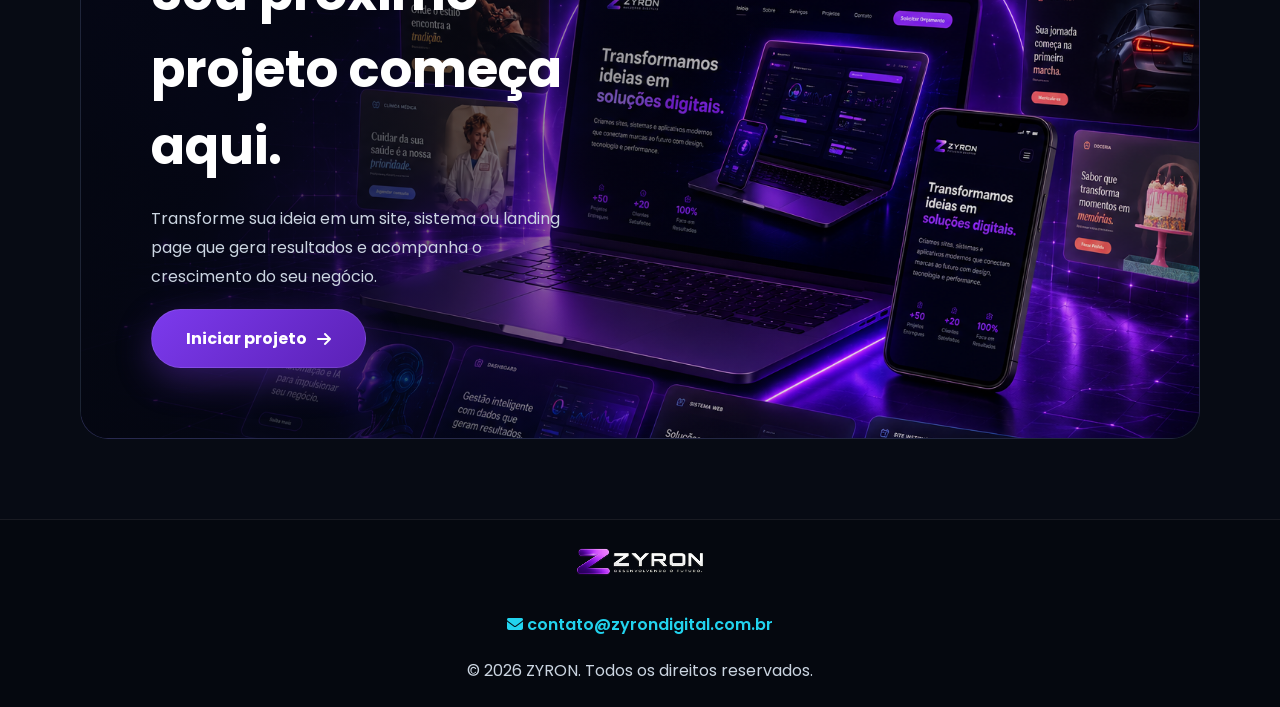
==== commit f81a6172: "atualizando urls" ====
--- a/index.html
+++ b/index.html
@@ -31,11 +31,11 @@
         </button>
 
       <nav class="nav-menu" aria-label="Navegação principal">
-    <a href="index.html">Início</a>
-    <a href="sobre.html">Sobre</a>
-    <a href="servicos.html">Serviços</a>
-    <a href="projetos.html">Projetos</a>
-    <a href="contato.html">Contato</a>
+    <a href="/">Início</a>
+    <a href="/sobre">Sobre</a>
+    <a href="/servicos">Serviços</a>
+    <a href="/projetos">Projetos</a>
+    <a href="/contato">Contato</a>
 </nav>
 
         <a
@@ -192,7 +192,7 @@
 
  <div class="portfolio-grid">
 
-    <a href="landing-pages.html" class="projeto">
+    <a href="/landing-pages" class="projeto">
         <img src="assets/empresa/cardlandingpages.png" alt="Landing Pages">
         <div class="projeto-info">
             <h3>Landing Pages</h3>
@@ -200,7 +200,7 @@
         </div>
     </a>
 
-    <a href="mesh-conect.html" class="projeto">
+    <a href="/mesh-conect" class="projeto">
         <img src="assets/empresa/meshconect.png" alt="Marketing Digital">
         <div class="projeto-info">
             <h3>Marketing Digital</h3>
@@ -208,7 +208,7 @@
         </div>
     </a>
 
-    <a href="projetos.html" class="projeto">
+    <a href="/projetos" class="projeto">
         <img src="assets/empresa/todos-os-projetos.png" alt="Todos os Projetos">
         <div class="projeto-info">
             <h3>Todos os Projetos</h3>
--- a/css/style.css
+++ b/css/style.css
@@ -25,6 +25,7 @@
 
 html{
     scroll-behavior:smooth;
+    overflow-x:clip;
 }
 
 body{
@@ -34,6 +35,7 @@
         radial-gradient(circle at 82% 8%, rgba(34,211,238,.10), transparent 28%),
         var(--background);
     color:var(--white);
+    max-width:100%;
     overflow-x:hidden;
 }
 
@@ -75,13 +77,13 @@
 
     width:min(94%,1450px);
 
-    display:flex;
+    display:grid;
 
     align-items:center;
 
-    justify-content:space-between;
-
-    gap:42px;
+    grid-template-columns:minmax(220px,1fr) auto minmax(220px,1fr);
+
+    column-gap:32px;
 
     padding:18px 36px;
 
@@ -171,6 +173,10 @@
     transform:scale(1.04);
 }
 
+.site-header > .brand{
+    justify-self:start;
+}
+
 .nav-menu{
 
     display:flex;
@@ -179,9 +185,7 @@
 
     gap:42px;
 
-    margin-left:auto;
-
-    margin-right:28px;
+    justify-self:center;
 
 }
 
@@ -281,6 +285,10 @@
     overflow:hidden;
 
 }
+
+.site-header > .header-btn{
+    justify-self:end;
+}
 .hero-btn{
 
     height:60px;
@@ -333,9 +341,9 @@
 .hero{
     min-height:100vh;
     display:flex;
-    align-items:center;
+    align-items:flex-start;
     justify-content:center;
-    padding:80px 80px 40px;
+    padding:clamp(170px,13vw,210px) 80px 64px;
     
 }
 
@@ -344,11 +352,11 @@
     max-width:1420px;
 
     display:grid;
-    grid-template-columns:1fr 1.2fr;
+    grid-template-columns:minmax(0,.94fr) minmax(0,1.06fr);
 
 
     align-items:center;
-    gap:64px;
+    gap:clamp(32px,5vw,64px);
     
 }
 
@@ -428,6 +436,8 @@
 
     min-height:auto;
 
+    min-width:0;
+
     overflow:visible;
     margin-top:40px;
 
@@ -437,10 +447,10 @@
 
     position:relative;
 
-    width:min(95vw,980px);
-
-      aspect-ratio:980/760;
-      transform:translateY(-90px);
+    width:min(100%,980px);
+
+    aspect-ratio:980/760;
+    transform:translateY(-90px);
 
 }
 .hero-devices::before{
@@ -449,13 +459,15 @@
 
     position:absolute;
 
-    width:620px;
-
-    height:620px;
-
-    left:140px;
-
-    top:10px;
+    width:63%;
+
+    aspect-ratio:1;
+
+    height:auto;
+
+    left:14%;
+
+    top:1%;
 
     border-radius:50%;
 
@@ -487,9 +499,9 @@
 
     transform:translateX(-58%);
 
-    width:556px;
-
-    height:220px;
+    width:57%;
+
+    height:29%;
 
     border-radius:50%;
 
@@ -551,7 +563,7 @@
 
     position:absolute;
 
-    width:940px;
+    width:96%;
 
     top:-2%;
 
@@ -1088,12 +1100,17 @@
 }
 
 @media(max-width:1180px){
-    .site-header{gap:16px;padding:12px 18px;}
+    .site-header{
+        grid-template-columns:minmax(170px,1fr) auto minmax(170px,1fr);
+        column-gap:16px;
+        padding:12px 18px;
+    }
     .nav-menu{gap:18px;}
     .header-btn{padding-inline:20px;}
     .hero-content{grid-template-columns:1fr;max-width:920px;text-align:center;}
     .hero-text p,.hero-buttons{margin-left:auto;margin-right:auto;justify-content:center;}
-    .hero-image{order:2;}
+    .hero-image{order:2;margin-top:14px;}
+    .hero-devices{width:min(95vw,900px);transform:translateY(-54px);}
    
     .sobre-grid,.cards,.portfolio-grid,.testimonials-grid{grid-template-columns:repeat(2,1fr);}
     .sobre-card.destaque{grid-column:1/-1;min-height:360px;}
@@ -1101,9 +1118,19 @@
 
 @media(max-width:900px){
     section{padding:86px 24px;}
-    .hero{padding:130px 24px 70px;}
-    .site-header{width:calc(100% - 24px);}
-    .menu-toggle{display:grid;}
+    .hero{
+        min-height:auto;
+        padding:142px 24px 54px;
+    }
+    .site-header{
+        grid-template-columns:1fr auto;
+        width:calc(100% - 24px);
+    }
+    .menu-toggle{
+        display:grid;
+        grid-column:2;
+        justify-self:end;
+    }
     .nav-menu{
         position:fixed;
         left:12px;
@@ -1144,7 +1171,31 @@
     }
 
     .hero{
-        padding-top:160px;
+        padding:136px 24px 42px;
+        overflow-x:clip;
+    }
+
+    .hero-image{
+        position:relative;
+        display:block;
+        height:min(80vw,310px);
+        min-height:0;
+        margin-top:0;
+    }
+
+    .hero-devices{
+        position:absolute;
+        top:0;
+        left:66%;
+        width:min(132vw,520px);
+        max-width:none;
+        margin:0;
+        transform:translate(-50%,-104px);
+    }
+
+    .top-button{
+        right:16px;
+        bottom:16px;
     }
 
     .sobre-grid,
@@ -1495,4 +1546,681 @@
 
     color:#fff;
 
-}+}
+
+/* ==========================================================
+   LANDING PAGES | CATÁLOGO
+========================================================== */
+
+.landing-intro{
+    position:relative;
+    padding:42px 80px 110px;
+}
+
+.landing-intro::before{
+    content:"";
+    position:absolute;
+    width:620px;
+    height:420px;
+    top:-120px;
+    left:-250px;
+    border-radius:50%;
+    background:radial-gradient(circle,rgba(124,58,237,.16),transparent 68%);
+    filter:blur(34px);
+    pointer-events:none;
+}
+
+.landing-intro__container,
+.landing-modelos__container{
+    position:relative;
+    width:min(100%,1320px);
+    margin:0 auto;
+}
+
+.landing-intro__container{
+    display:grid;
+    grid-template-columns:minmax(0,1.16fr) minmax(330px,.84fr);
+    gap:76px;
+    align-items:center;
+}
+
+.landing-intro__content{
+    position:relative;
+    z-index:1;
+}
+
+.landing-intro__content .section-tag{
+    margin-bottom:22px;
+}
+
+.landing-intro__content .titulo{
+    max-width:760px;
+    margin-bottom:24px;
+}
+
+.landing-intro__content .subtitulo{
+    max-width:740px;
+    margin:0;
+    text-align:left;
+}
+
+.landing-intro__highlights{
+    display:flex;
+    flex-wrap:wrap;
+    gap:12px;
+    margin-top:34px;
+    padding:0;
+    list-style:none;
+}
+
+.landing-intro__highlights li{
+    display:inline-flex;
+    align-items:center;
+    gap:10px;
+    padding:11px 14px;
+    border:1px solid var(--line);
+    border-radius:999px;
+    color:var(--text);
+    background:rgba(255,255,255,.035);
+    font-size:14px;
+    line-height:1.35;
+}
+
+.landing-intro__highlights i{
+    color:var(--accent);
+    font-size:13px;
+}
+
+.landing-intro__highlights strong{
+    color:var(--white);
+    font-size:15px;
+}
+
+.landing-intro__panel{
+    position:relative;
+    isolation:isolate;
+    overflow:hidden;
+    min-height:354px;
+    display:flex;
+    flex-direction:column;
+    justify-content:flex-end;
+    padding:38px;
+    border:1px solid rgba(167,139,250,.24);
+    border-radius:28px;
+    background:
+        linear-gradient(145deg,rgba(124,58,237,.2),rgba(17,24,39,.64) 48%,rgba(11,16,32,.94)),
+        rgba(255,255,255,.035);
+    box-shadow:0 28px 70px rgba(0,0,0,.26);
+}
+
+.landing-intro__panel::before,
+.landing-intro__panel::after{
+    content:"";
+    position:absolute;
+    z-index:-1;
+    border-radius:50%;
+    pointer-events:none;
+}
+
+.landing-intro__panel::before{
+    width:340px;
+    height:340px;
+    top:-180px;
+    right:-110px;
+    border:1px solid rgba(34,211,238,.24);
+    box-shadow:
+        0 0 0 34px rgba(34,211,238,.035),
+        0 0 0 68px rgba(34,211,238,.025);
+}
+
+.landing-intro__panel::after{
+    width:190px;
+    height:190px;
+    bottom:-94px;
+    left:-76px;
+    background:rgba(124,58,237,.34);
+    filter:blur(34px);
+}
+
+.landing-intro__panel-label{
+    margin-bottom:16px;
+    color:#C4B5FD;
+    font-size:12px;
+    font-weight:700;
+    letter-spacing:.12em;
+}
+
+.landing-intro__panel strong{
+    max-width:420px;
+    font-size:clamp(26px,2.7vw,36px);
+    line-height:1.18;
+}
+
+.landing-intro__panel p{
+    max-width:410px;
+    margin:16px 0 0;
+    color:var(--text);
+    font-size:15px;
+    line-height:1.75;
+}
+
+.landing-intro__panel-footer{
+    display:flex;
+    align-items:center;
+    justify-content:space-between;
+    gap:18px;
+    margin-top:30px;
+    padding-top:18px;
+    border-top:1px solid rgba(255,255,255,.11);
+    color:#E2E8F0;
+    font-size:13px;
+    font-weight:600;
+    transition:color .3s ease,border-color .3s ease;
+}
+
+.landing-intro__panel-footer i{
+    color:var(--accent);
+    transition:transform .3s ease;
+}
+
+.landing-intro__panel-footer:hover{
+    border-color:rgba(34,211,238,.5);
+    color:var(--white);
+}
+
+.landing-intro__panel-footer:hover i{
+    transform:translateY(4px);
+}
+
+.landing-intro__panel-footer:focus-visible{
+    outline:2px solid var(--accent);
+    outline-offset:5px;
+}
+
+.landing-modelos{
+    position:relative;
+    overflow:hidden;
+    padding:92px 80px 112px;
+    background:
+        linear-gradient(180deg,rgba(11,16,32,.12),rgba(11,16,32,.56) 45%,rgba(7,11,20,.08)),
+        radial-gradient(circle at 100% 44%,rgba(34,211,238,.07),transparent 25%);
+}
+
+.landing-modelos::before{
+    content:"";
+    position:absolute;
+    width:560px;
+    height:560px;
+    right:-320px;
+    top:250px;
+    border-radius:50%;
+    border:1px solid rgba(124,58,237,.16);
+    box-shadow:
+        0 0 0 55px rgba(124,58,237,.025),
+        0 0 0 110px rgba(124,58,237,.015);
+    pointer-events:none;
+}
+
+.landing-modelos__heading{
+    display:flex;
+    align-items:flex-end;
+    justify-content:space-between;
+    gap:42px;
+    margin-bottom:48px;
+}
+
+.landing-modelos__heading .section-tag{
+    margin-bottom:18px;
+}
+
+.landing-modelos__heading .titulo{
+    max-width:720px;
+    margin:0;
+}
+
+.landing-modelos__heading > p{
+    max-width:350px;
+    margin:0 0 4px;
+    color:var(--text);
+    font-size:16px;
+    line-height:1.8;
+}
+
+.landing-grid{
+    position:relative;
+    z-index:1;
+    display:grid;
+    grid-template-columns:repeat(12,minmax(0,1fr));
+    gap:28px;
+    align-items:start;
+    scroll-margin-top:120px;
+}
+
+.landing-card{
+    --landing-accent:124,58,237;
+    position:relative;
+    isolation:isolate;
+    grid-column:span 5;
+    overflow:hidden;
+    border:1px solid rgba(var(--landing-accent),.25);
+    border-radius:24px;
+    background:
+        linear-gradient(145deg,rgba(255,255,255,.08),rgba(255,255,255,.025) 46%,rgba(7,11,20,.32)),
+        var(--background-soft);
+    box-shadow:0 24px 65px rgba(0,0,0,.22);
+    transition:
+        transform .45s cubic-bezier(.22,.61,.36,1),
+        border-color .45s ease,
+        box-shadow .45s ease;
+}
+
+.landing-card--wide{
+    grid-column:span 7;
+}
+
+.landing-card--half{
+    grid-column:span 6;
+}
+
+.landing-card::before{
+    content:"";
+    position:absolute;
+    z-index:-1;
+    width:280px;
+    height:280px;
+    top:-156px;
+    right:-86px;
+    border-radius:50%;
+    background:radial-gradient(circle,rgba(var(--landing-accent),.26),transparent 69%);
+    filter:blur(17px);
+    opacity:.72;
+    transition:opacity .45s ease,transform .6s ease;
+}
+
+.landing-card:hover{
+    transform:translateY(-9px);
+    border-color:rgba(var(--landing-accent),.58);
+    box-shadow:0 32px 76px rgba(0,0,0,.34),0 0 42px rgba(var(--landing-accent),.12);
+}
+
+.landing-card:hover::before{
+    opacity:1;
+    transform:scale(1.14);
+}
+
+.landing-card__preview{
+    position:relative;
+    display:block;
+    height:286px;
+    overflow:hidden;
+    padding:36px 20px 0;
+    border-bottom:1px solid rgba(255,255,255,.08);
+    background:
+        linear-gradient(180deg,rgba(var(--landing-accent),.11),rgba(7,11,20,.14)),
+        rgba(255,255,255,.02);
+}
+
+.landing-card--wide .landing-card__preview{
+    height:348px;
+}
+
+.landing-card__preview::before{
+    content:"";
+    position:absolute;
+    inset:0;
+    z-index:1;
+    background:linear-gradient(180deg,transparent 53%,rgba(7,11,20,.82) 100%);
+    pointer-events:none;
+}
+
+.landing-card__preview img{
+    width:100%;
+    height:100%;
+    border:1px solid rgba(255,255,255,.1);
+    border-radius:12px 12px 0 0;
+    object-fit:cover;
+    object-position:top center;
+    box-shadow:0 -8px 30px rgba(0,0,0,.18);
+    transition:transform .75s cubic-bezier(.22,.61,.36,1),filter .5s ease;
+}
+
+.landing-card:hover .landing-card__preview img{
+    transform:scale(1.045);
+    filter:brightness(1.06);
+}
+
+.landing-card__browser{
+    position:absolute;
+    z-index:2;
+    top:14px;
+    left:34px;
+    display:flex;
+    gap:5px;
+    align-items:center;
+}
+
+.landing-card__browser span{
+    width:6px;
+    height:6px;
+    border-radius:50%;
+    background:rgba(255,255,255,.56);
+}
+
+.landing-card__browser span:nth-child(1){
+    background:#FB7185;
+}
+
+.landing-card__browser span:nth-child(2){
+    background:#FACC15;
+}
+
+.landing-card__browser span:nth-child(3){
+    background:#4ADE80;
+}
+
+.landing-card__preview-action{
+    position:absolute;
+    z-index:2;
+    left:36px;
+    bottom:24px;
+    display:inline-flex;
+    align-items:center;
+    gap:9px;
+    color:var(--white);
+    font-size:13px;
+    font-weight:600;
+    opacity:0;
+    transform:translateY(10px);
+    transition:opacity .35s ease,transform .35s ease;
+}
+
+.landing-card:hover .landing-card__preview-action,
+.landing-card__preview:focus-visible .landing-card__preview-action{
+    opacity:1;
+    transform:translateY(0);
+}
+
+.landing-card__preview-action i{
+    color:rgb(var(--landing-accent));
+    font-size:12px;
+}
+
+.landing-card__content{
+    padding:30px 32px 32px;
+}
+
+.landing-card__topline{
+    display:flex;
+    align-items:center;
+    justify-content:space-between;
+    gap:18px;
+    margin-bottom:20px;
+}
+
+.landing-card__badge{
+    display:inline-flex;
+    align-items:center;
+    gap:7px;
+    color:rgb(var(--landing-accent));
+    font-size:11px;
+    font-weight:700;
+    letter-spacing:.055em;
+    line-height:1.3;
+    text-transform:uppercase;
+}
+
+.landing-card__badge i{
+    font-size:11px;
+}
+
+.landing-card__number{
+    color:rgba(255,255,255,.38);
+    font-size:13px;
+    font-weight:700;
+    letter-spacing:.08em;
+}
+
+.landing-card h3{
+    margin-bottom:12px;
+    color:var(--white);
+    font-size:clamp(25px,2.2vw,32px);
+    line-height:1.18;
+}
+
+.landing-card p{
+    max-width:660px;
+    min-height:78px;
+    margin:0;
+    color:var(--text);
+    font-size:15px;
+    line-height:1.75;
+}
+
+.landing-card__actions{
+    display:flex;
+    flex-wrap:wrap;
+    align-items:center;
+    gap:14px 22px;
+    margin-top:26px;
+}
+
+.landing-card__primary{
+    min-height:46px;
+    margin:0;
+    padding:12px 20px;
+    border-color:rgba(var(--landing-accent),.36);
+    background:linear-gradient(135deg,rgba(var(--landing-accent),.88),rgba(79,70,229,.9));
+    box-shadow:0 12px 30px rgba(var(--landing-accent),.22);
+    font-size:13px;
+}
+
+.landing-card__primary:hover{
+    border-color:rgba(var(--landing-accent),.65);
+    background:linear-gradient(135deg,rgba(var(--landing-accent),1),rgba(91,33,182,.98));
+    box-shadow:0 16px 38px rgba(var(--landing-accent),.34);
+}
+
+.landing-card__secondary{
+    display:inline-flex;
+    align-items:center;
+    gap:9px;
+    color:#E2E8F0;
+    font-size:13px;
+    font-weight:600;
+    transition:color .3s ease;
+}
+
+.landing-card__secondary i{
+    color:rgb(var(--landing-accent));
+    font-size:11px;
+    transition:transform .3s ease;
+}
+
+.landing-card__secondary:hover{
+    color:var(--white);
+}
+
+.landing-card__secondary:hover i{
+    transform:translateX(4px);
+}
+
+.landing-card__preview:focus-visible,
+.landing-card__primary:focus-visible,
+.landing-card__secondary:focus-visible{
+    outline:2px solid var(--accent);
+    outline-offset:4px;
+}
+
+.landing-cta{
+    padding-top:18px;
+    padding-bottom:104px;
+}
+
+.landing-cta .cta-container{
+    min-height:474px;
+    background:linear-gradient(135deg,rgba(79,70,229,.3),rgba(10,18,35,.9));
+}
+
+.landing-cta .section-tag{
+    margin-bottom:20px;
+}
+
+.landing-cta .cta-content{
+    max-width:510px;
+}
+
+.landing-cta .cta-content p{
+    margin:0;
+}
+
+@media(max-width:1180px){
+    .landing-intro,
+    .landing-modelos{
+        padding-right:42px;
+        padding-left:42px;
+    }
+
+    .landing-intro__container{
+        gap:46px;
+    }
+
+    .landing-grid{
+        gap:24px;
+    }
+
+    .landing-card,
+    .landing-card--wide,
+    .landing-card--half{
+        grid-column:span 6;
+    }
+
+    .landing-card__preview,
+    .landing-card--wide .landing-card__preview{
+        height:290px;
+    }
+}
+
+@media(max-width:900px){
+    .landing-intro{
+        padding-top:20px;
+        padding-right:24px;
+        padding-left:24px;
+    }
+
+    .landing-modelos{
+        padding-right:24px;
+        padding-left:24px;
+    }
+
+    .landing-intro__container{
+        grid-template-columns:1fr;
+        gap:38px;
+    }
+
+    .landing-intro__panel{
+        min-height:310px;
+    }
+
+    .landing-modelos__heading{
+        display:grid;
+        gap:18px;
+        margin-bottom:38px;
+    }
+
+    .landing-modelos__heading > p{
+        max-width:620px;
+    }
+}
+
+@media(max-width:680px){
+    .landing-intro{
+        padding-bottom:78px;
+    }
+
+    .landing-intro__highlights{
+        display:grid;
+        grid-template-columns:1fr;
+    }
+
+    .landing-intro__highlights li{
+        width:100%;
+    }
+
+    .landing-intro__panel{
+        min-height:288px;
+        padding:30px;
+        border-radius:23px;
+    }
+
+    .landing-intro__panel-label{
+        margin-bottom:12px;
+    }
+
+    .landing-modelos{
+        padding-top:78px;
+        padding-bottom:82px;
+    }
+
+    .landing-grid{
+        grid-template-columns:1fr;
+        gap:20px;
+    }
+
+    .landing-card,
+    .landing-card--wide,
+    .landing-card--half{
+        grid-column:auto;
+    }
+
+    .landing-card__preview,
+    .landing-card--wide .landing-card__preview{
+        height:252px;
+        padding:34px 14px 0;
+    }
+
+    .landing-card__browser{
+        top:13px;
+        left:27px;
+    }
+
+    .landing-card__preview-action{
+        left:28px;
+        bottom:18px;
+    }
+
+    .landing-card__content{
+        padding:26px;
+    }
+
+    .landing-card__topline{
+        margin-bottom:16px;
+    }
+
+    .landing-card p{
+        min-height:0;
+    }
+
+    .landing-card__actions{
+        display:grid;
+        grid-template-columns:1fr;
+        gap:16px;
+    }
+
+    .landing-card__primary{
+        justify-content:center;
+        width:100%;
+    }
+
+    .landing-card__secondary{
+        justify-content:center;
+    }
+
+    .landing-cta{
+        padding-top:0;
+        padding-bottom:82px;
+    }
+
+    .landing-cta .cta-container{
+        min-height:430px;
+    }
+}
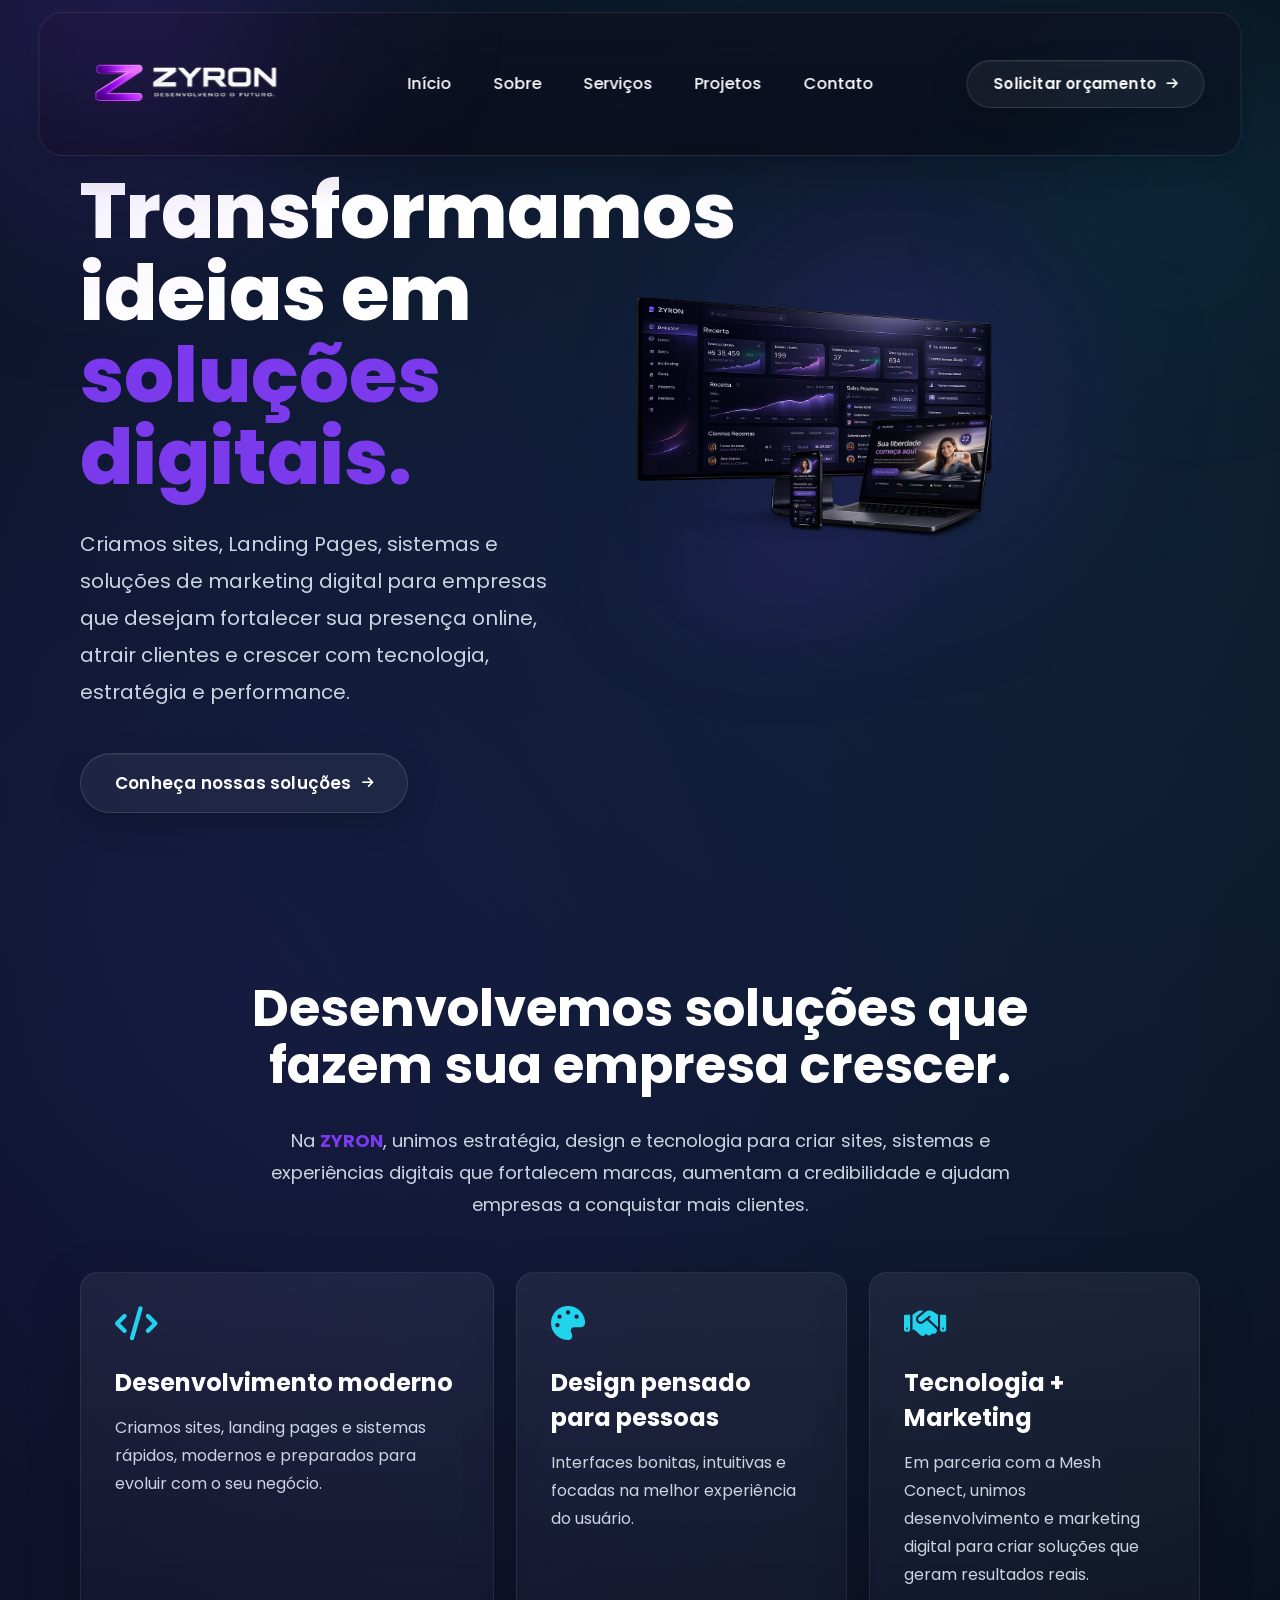
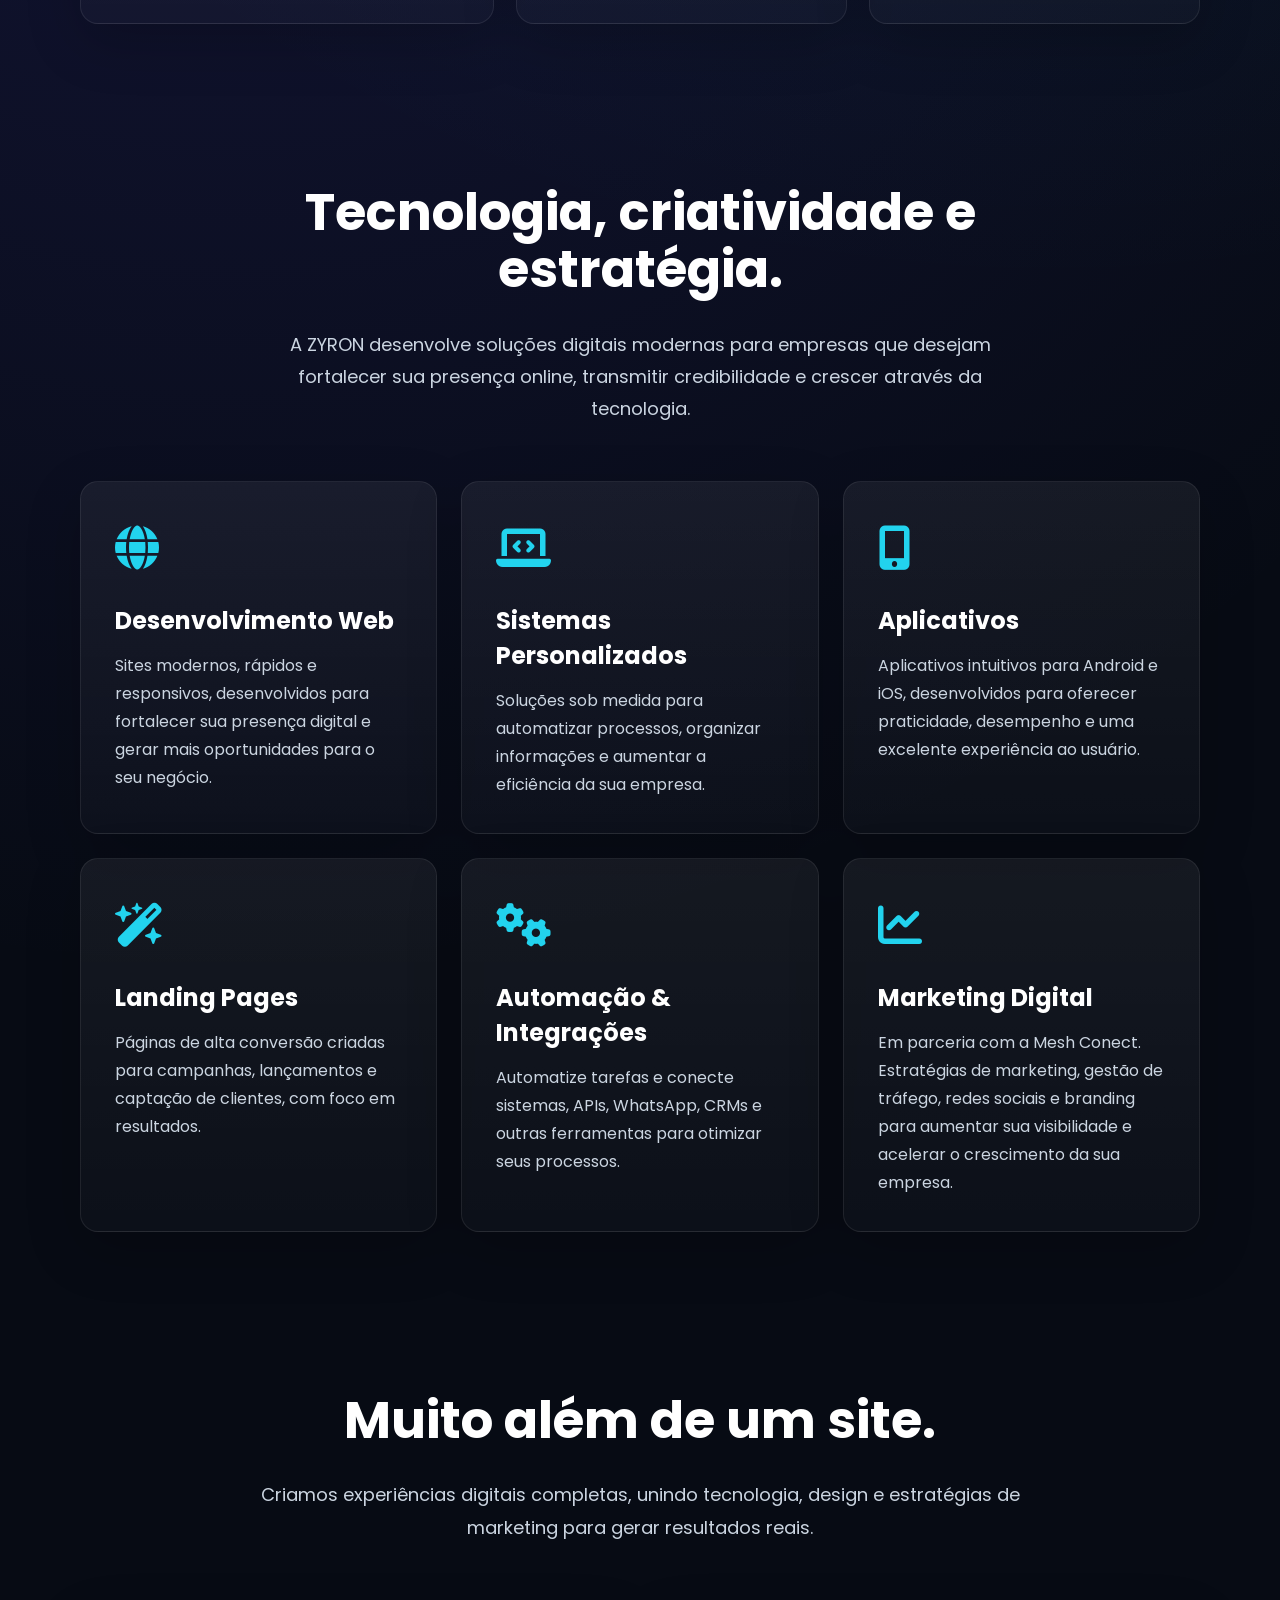
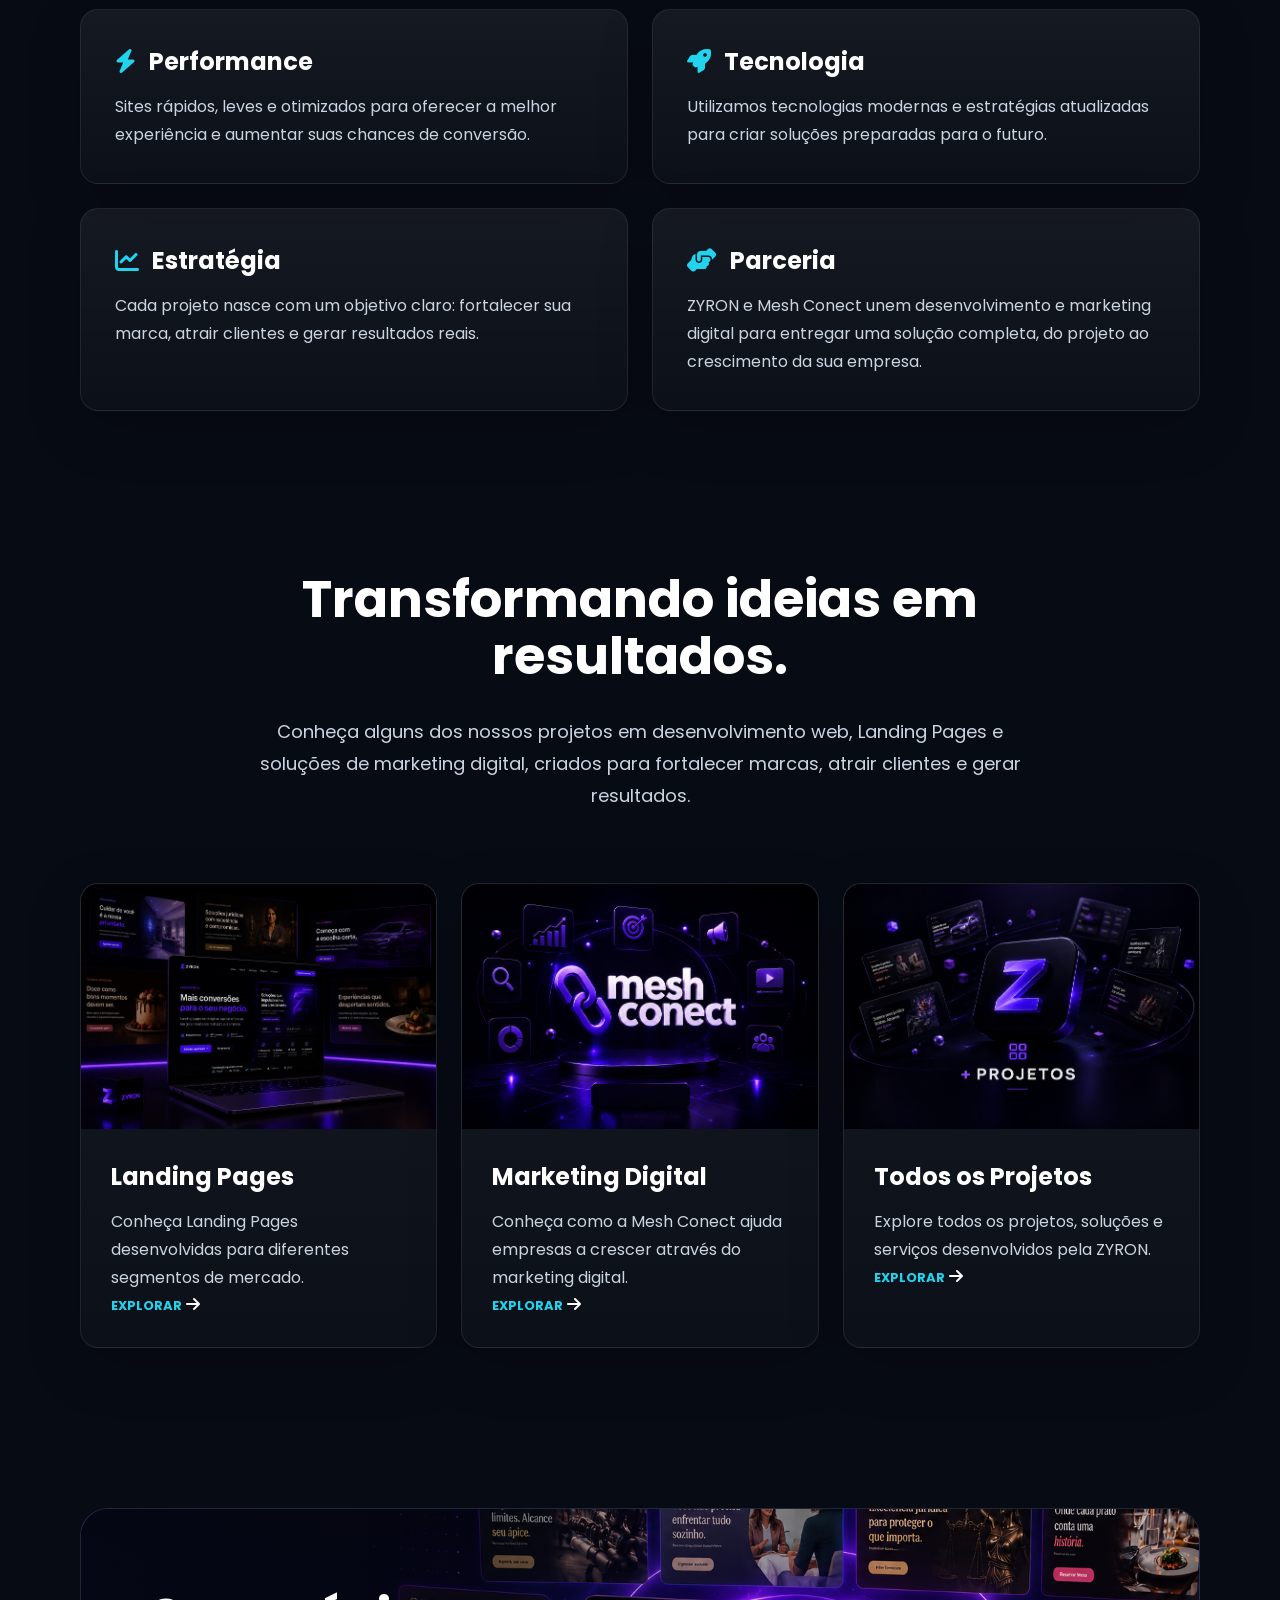
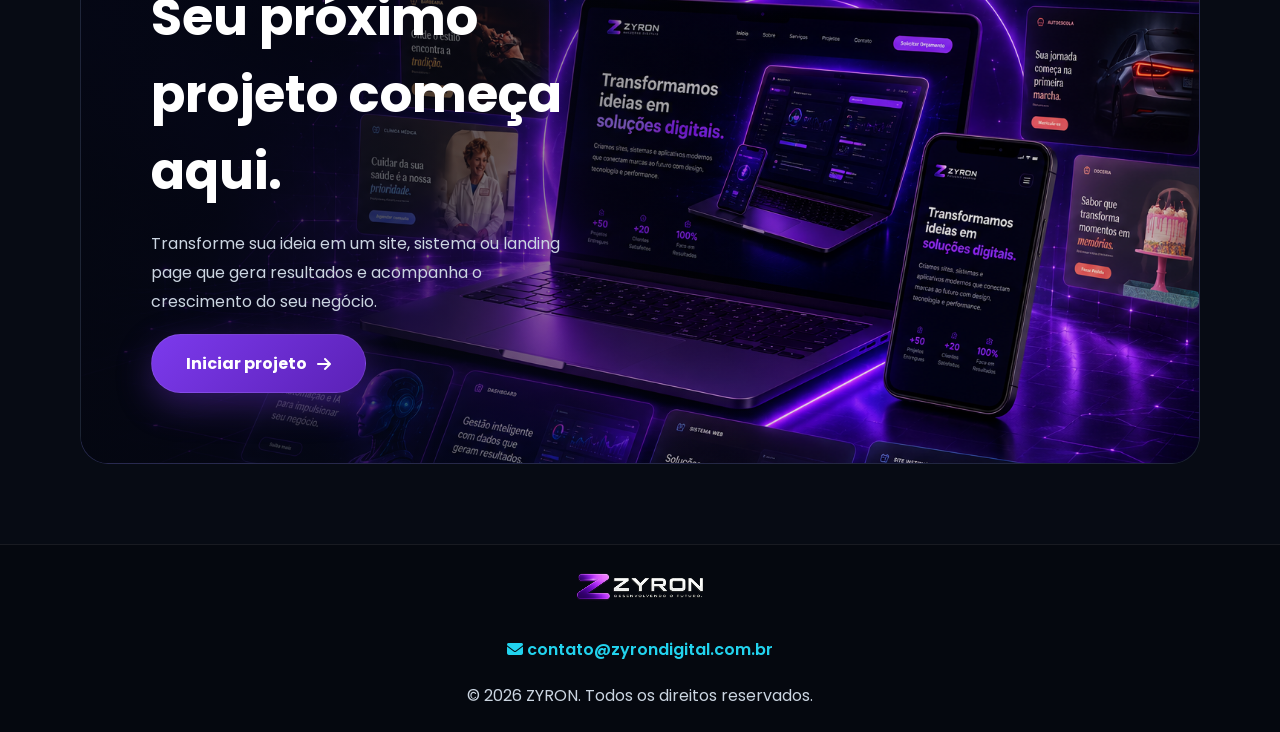
==== commit 5fc1771d: "adicionando botao explorar" ====
--- a/index.html
+++ b/index.html
@@ -197,6 +197,10 @@
         <div class="projeto-info">
             <h3>Landing Pages</h3>
             <p>Conheça Landing Pages desenvolvidas para diferentes segmentos de mercado.</p>
+            <div class="projeto-link">
+    <span>Explorar</span>
+    <i class="fa-solid fa-arrow-right"></i>
+</div>
         </div>
     </a>
 
@@ -205,6 +209,10 @@
         <div class="projeto-info">
             <h3>Marketing Digital</h3>
             <p>Conheça como a Mesh Conect ajuda empresas a crescer através do marketing digital.</p>
+            <div class="projeto-link">
+    <span>Explorar</span>
+    <i class="fa-solid fa-arrow-right"></i>
+</div>
         </div>
     </a>
 
@@ -213,6 +221,10 @@
         <div class="projeto-info">
             <h3>Todos os Projetos</h3>
             <p>Explore todos os projetos, soluções e serviços desenvolvidos pela ZYRON.</p>
+            <div class="projeto-link">
+    <span>Explorar</span>
+    <i class="fa-solid fa-arrow-right"></i>
+</div>
         </div>
     </a>
 
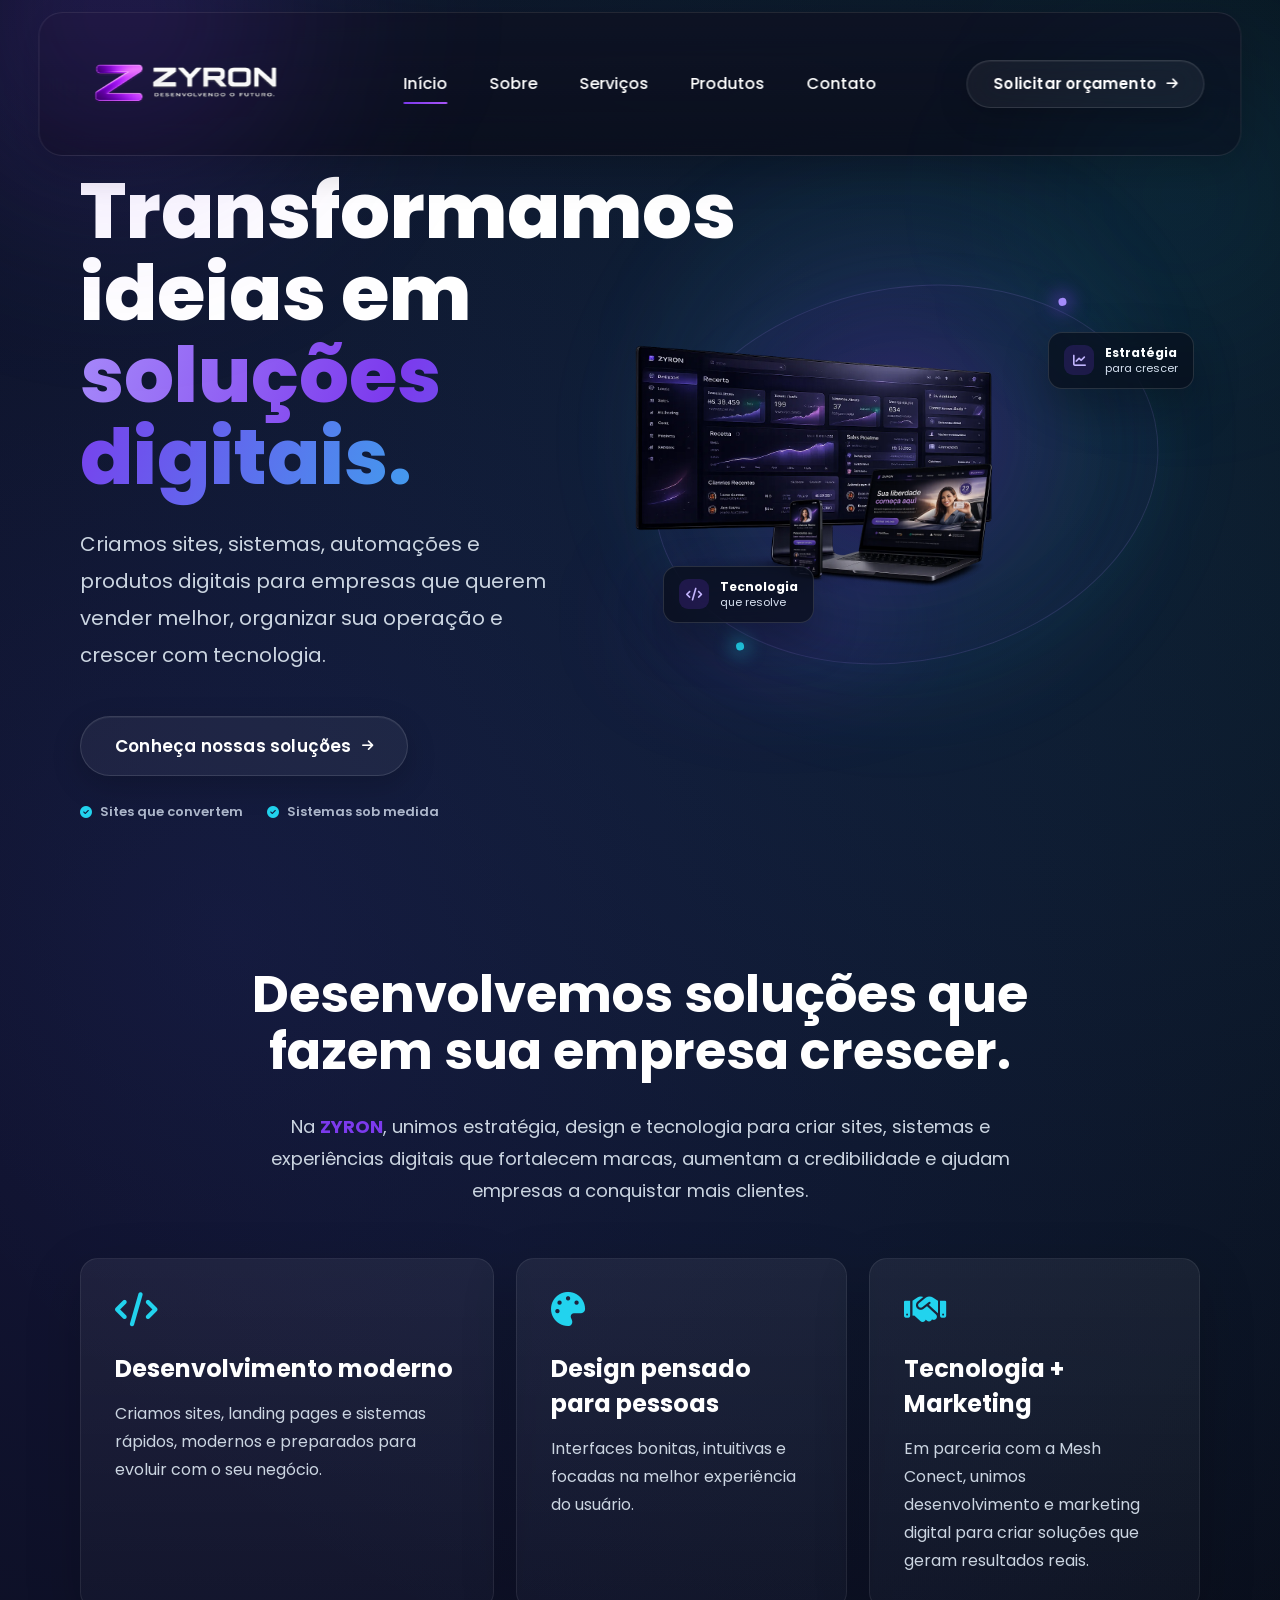
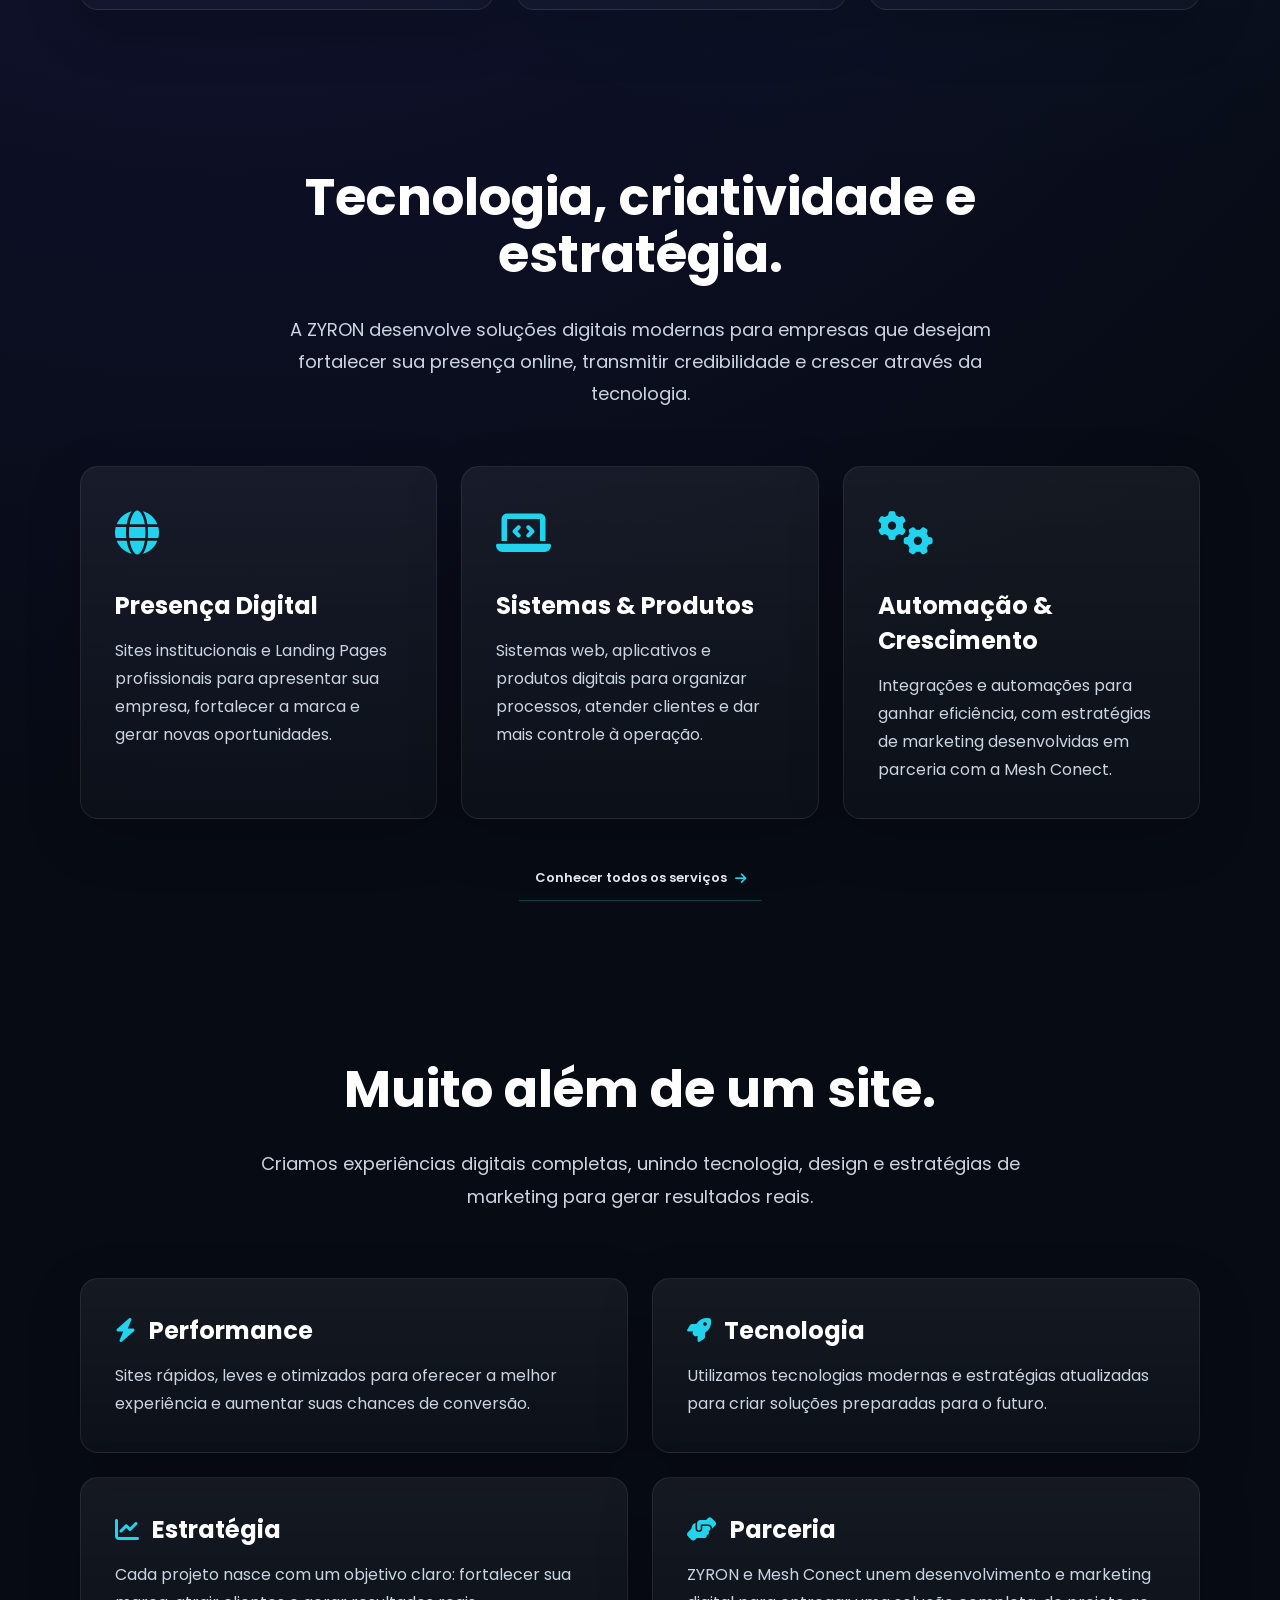
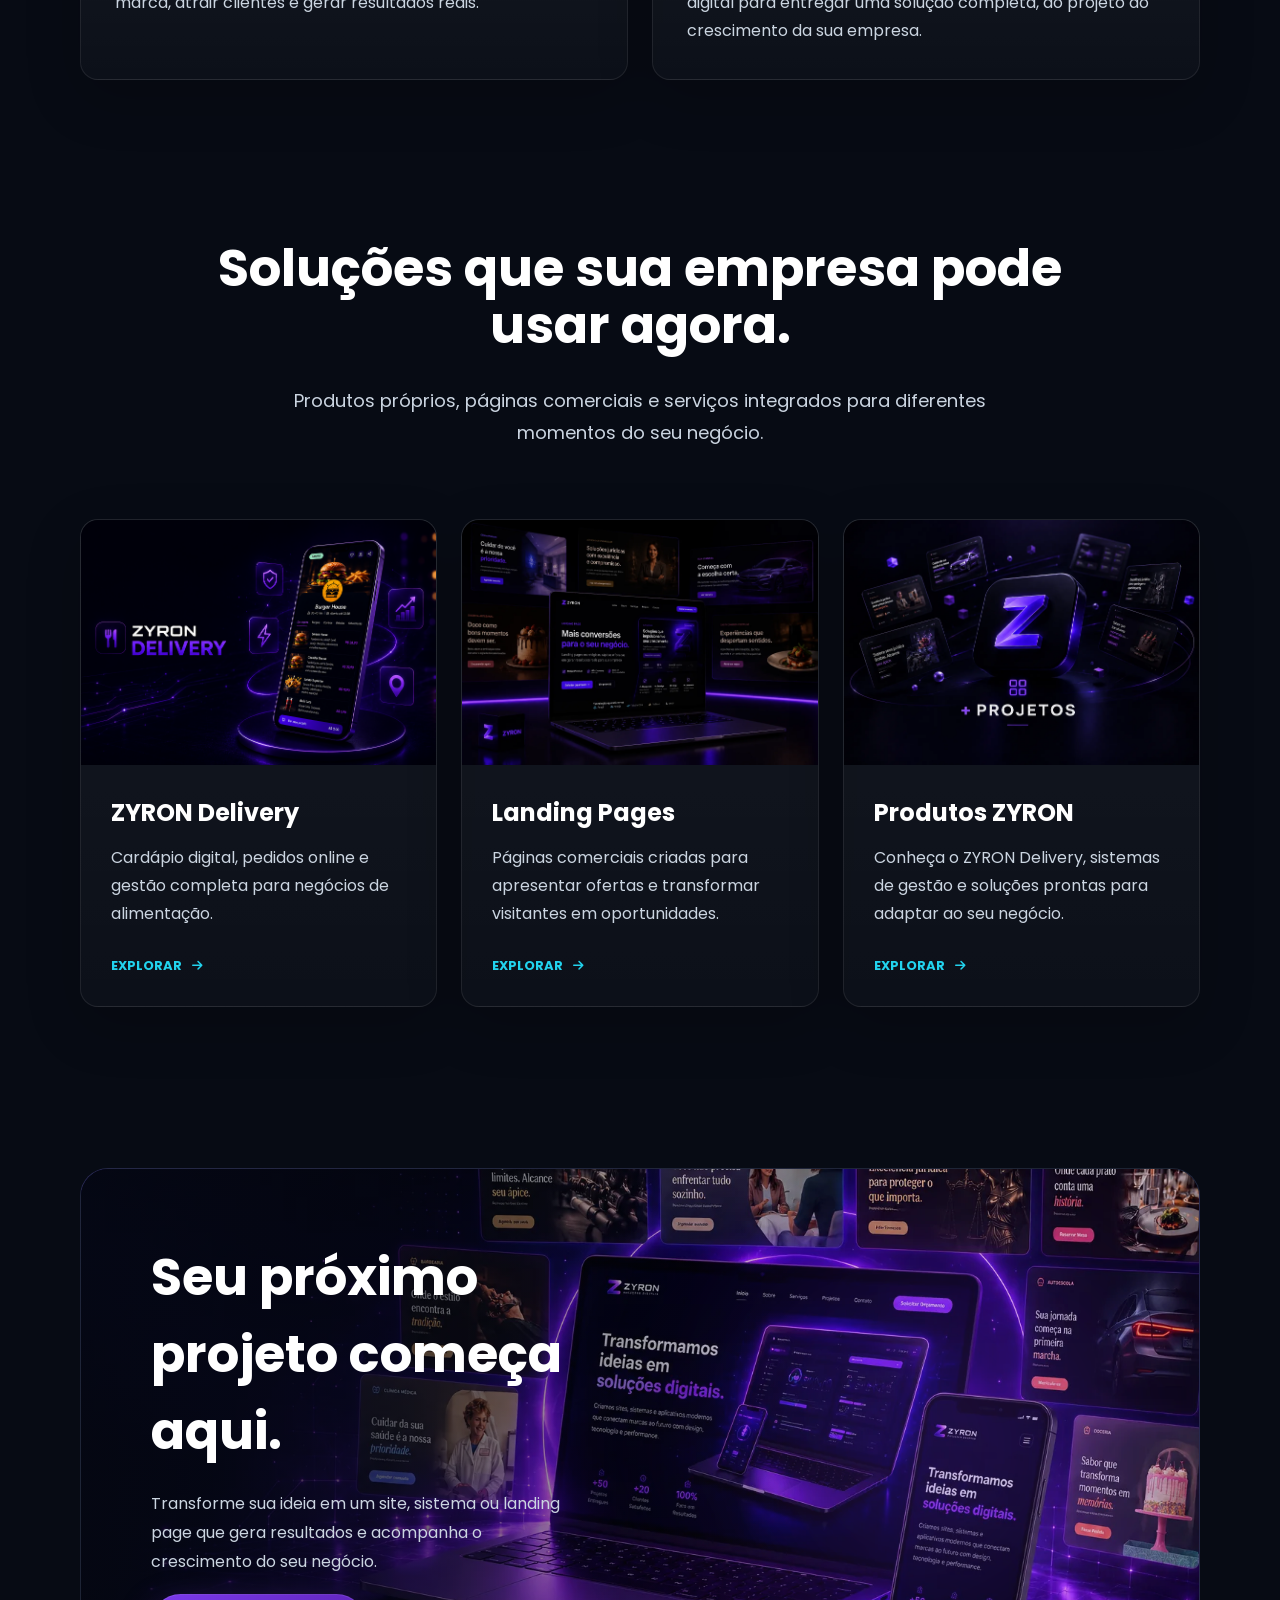
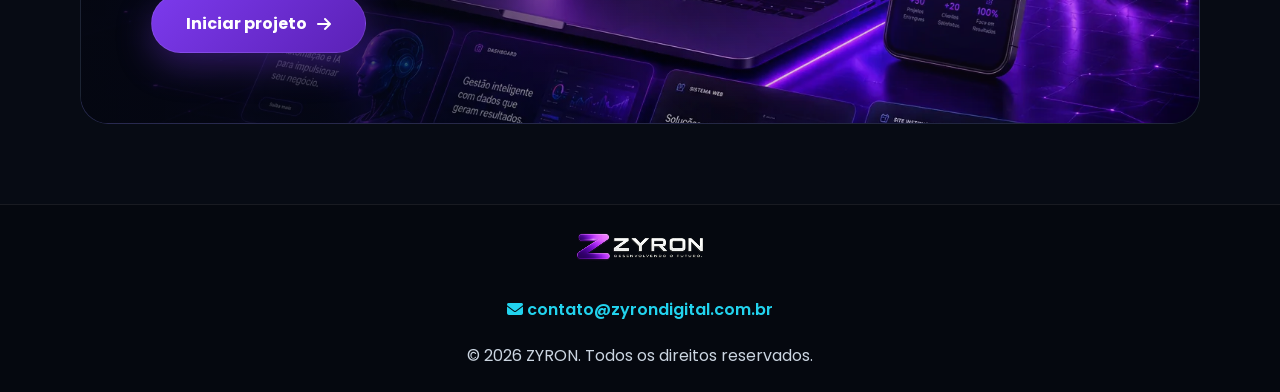
==== commit 46c6bbfa: "VERSAO 01" ====
--- a/index.html
+++ b/index.html
@@ -3,21 +3,36 @@
 <head>
     <meta charset="UTF-8">
     <meta name="viewport" content="width=device-width, initial-scale=1.0">
-    <title>ZYRON | Desenvolvendo o Futuro</title>
+    <title>ZYRON | Sites, Sistemas e Produtos Digitais</title>
     <meta name="description" content="A ZYRON desenvolve sites, sistemas e aplicativos modernos para empresas que querem crescer com tecnologia, design e performance.">
     <meta name="theme-color" content="#070B14">
+    <link rel="canonical" href="https://zyrondigital.com.br/">
     <meta property="og:title" content="ZYRON | Desenvolvendo o Futuro">
     <meta property="og:description" content="Soluções digitais modernas para marcas que querem gerar autoridade, performance e novas oportunidades.">
     <meta property="og:type" content="website">
-    <meta property="og:image" content="assets/hero/hero-composition.png">
+    <meta property="og:url" content="https://zyrondigital.com.br/">
+    <meta property="og:image" content="https://zyrondigital.com.br/assets/hero/hero-composition.png">
+    <meta name="twitter:card" content="summary_large_image">
     <link rel="preconnect" href="https://fonts.googleapis.com">
     <link rel="preconnect" href="https://fonts.gstatic.com" crossorigin>
-    <link href="https://fonts.googleapis.com/css2?family=Poppins:wght@300;400;500;600;700;800&display=swap" rel="stylesheet">
+    <link href="https://fonts.googleapis.com/css2?family=Poppins:wght@400;500;600;700;800&display=swap" rel="stylesheet">
     <link rel="stylesheet" href="https://cdnjs.cloudflare.com/ajax/libs/font-awesome/6.7.2/css/all.min.css">
-    <link rel="stylesheet" href="css/style.css">
+    <link rel="stylesheet" href="css/style.css?v=20260723m">
     <link rel="icon" href="assets/logo/logo-icon.png">
+    <script type="application/ld+json">
+    {
+      "@context": "https://schema.org",
+      "@type": "Organization",
+      "name": "ZYRON",
+      "url": "https://zyrondigital.com.br",
+      "logo": "https://zyrondigital.com.br/assets/logo/logo-icon.png",
+      "email": "contato@zyrondigital.com.br",
+      "description": "Empresa de tecnologia especializada em sites, sistemas, produtos digitais, aplicativos e automações."
+    }
+    </script>
 </head>
 <body>
+    <a class="skip-link" href="#inicio">Pular para o conteúdo</a>
     <div id="loader">
     <img src="assets/logo/logo-horizontal.png" alt="ZYRON">
 </div>
@@ -26,16 +41,16 @@
     <img src="assets/logo/logo-horizontal.png" alt="ZYRON" class="logo">
 </a>
 
-        <button class="menu-toggle" aria-label="Abrir menu" aria-expanded="false">
+        <button class="menu-toggle" aria-label="Abrir menu" aria-expanded="false" aria-controls="menu-principal">
             <i class="fa-solid fa-bars"></i>
         </button>
 
-      <nav class="nav-menu" aria-label="Navegação principal">
-    <a href="/">Início</a>
-    <a href="/sobre">Sobre</a>
-    <a href="/servicos">Serviços</a>
-    <a href="/projetos">Projetos</a>
-    <a href="/contato">Contato</a>
+      <nav class="nav-menu" id="menu-principal" aria-label="Navegação principal">
+    <a href="index.html" aria-current="page">Início</a>
+    <a href="sobre.html">Sobre</a>
+    <a href="servicos.html">Serviços</a>
+    <a href="produtos.html">Produtos</a>
+    <a href="contato.html">Contato</a>
 </nav>
 
         <a
@@ -56,7 +71,7 @@
                    
                     <h1>Transformamos ideias em <span>soluções digitais.</span></h1>
                     <p>
-                        Criamos sites, Landing Pages, sistemas e soluções de marketing digital para empresas que desejam fortalecer sua presença online, atrair clientes e crescer com tecnologia, estratégia e performance.
+                        Criamos sites, sistemas, automações e produtos digitais para empresas que querem vender melhor, organizar sua operação e crescer com tecnologia.
                     </p>
                     <div class="hero-buttons">
                         
@@ -65,24 +80,38 @@
     <i class="fa-solid fa-arrow-right"></i>
 </a>
                     </div>
+                    <div class="hero-proof" aria-label="Especialidades da ZYRON">
+                        <span><i class="fa-solid fa-circle-check" aria-hidden="true"></i> Sites que convertem</span>
+                        <span><i class="fa-solid fa-circle-check" aria-hidden="true"></i> Sistemas sob medida</span>
+                    </div>
                 </div>
 
               <div class="hero-image">
 
     <div class="hero-devices">
 
+        <div class="hero-orbit" aria-hidden="true"></div>
+        <div class="hero-float-card hero-float-card--top" aria-hidden="true">
+            <i class="fa-solid fa-chart-line"></i>
+            <span><strong>Estratégia</strong> para crescer</span>
+        </div>
+        <div class="hero-float-card hero-float-card--bottom" aria-hidden="true">
+            <i class="fa-solid fa-code"></i>
+            <span><strong>Tecnologia</strong> que resolve</span>
+        </div>
+
         <img
-            src="assets/hero/monitor.png"
+            src="assets/optimized/hero-monitor.webp"
             alt="Sistema Web ZYRON"
             class="device-monitor">
 
         <img
-            src="assets/hero/notebook.png"
+            src="assets/optimized/hero-notebook.webp"
             alt="Landing Page ZYRON"
             class="device-notebook">
 
         <img
-            src="assets/hero/phone.png"
+            src="assets/optimized/hero-phone.webp"
             alt="Aplicativo Mobile ZYRON"
             class="device-phone">
 
@@ -151,12 +180,13 @@
 </div>
 
             <div class="cards services-grid">
-                <article class="card"><div class="icone"><i class="fa-solid fa-globe"></i></div><h3>Desenvolvimento Web</h3><p>Sites modernos, rápidos e responsivos, desenvolvidos para fortalecer sua presença digital e gerar mais oportunidades para o seu negócio.</p></article>
-                <article class="card"><div class="icone"><i class="fa-solid fa-laptop-code"></i></div><h3>Sistemas Personalizados</h3><p>Soluções sob medida para automatizar processos, organizar informações e aumentar a eficiência da sua empresa.</p></article>
-                <article class="card"><div class="icone"><i class="fa-solid fa-mobile-screen-button"></i></div><h3>Aplicativos</h3><p>Aplicativos intuitivos para Android e iOS, desenvolvidos para oferecer praticidade, desempenho e uma excelente experiência ao usuário.</p></article>
-                <article class="card"><div class="icone"><i class="fa-solid fa-wand-magic-sparkles"></i></div><h3>Landing Pages</h3><p>Páginas de alta conversão criadas para campanhas, lançamentos e captação de clientes, com foco em resultados.</p></article>
-                <article class="card"><div class="icone"><i class="fa-solid fa-gears"></i></div><h3>Automação & Integrações</h3><p>Automatize tarefas e conecte sistemas, APIs, WhatsApp, CRMs e outras ferramentas para otimizar seus processos.</p></article>
-                <article class="card"><div class="icone"><i class="fa-solid fa-chart-line"></i></div><h3>Marketing Digital</h3><p>Em parceria com a Mesh Conect. Estratégias de marketing, gestão de tráfego, redes sociais e branding para aumentar sua visibilidade e acelerar o crescimento da sua empresa.</p></article>
+                <article class="card"><div class="icone"><i class="fa-solid fa-globe" aria-hidden="true"></i></div><h3>Presença Digital</h3><p>Sites institucionais e Landing Pages profissionais para apresentar sua empresa, fortalecer a marca e gerar novas oportunidades.</p></article>
+                <article class="card"><div class="icone"><i class="fa-solid fa-laptop-code" aria-hidden="true"></i></div><h3>Sistemas & Produtos</h3><p>Sistemas web, aplicativos e produtos digitais para organizar processos, atender clientes e dar mais controle à operação.</p></article>
+                <article class="card"><div class="icone"><i class="fa-solid fa-gears" aria-hidden="true"></i></div><h3>Automação & Crescimento</h3><p>Integrações e automações para ganhar eficiência, com estratégias de marketing desenvolvidas em parceria com a Mesh Conect.</p></article>
+            </div>
+
+            <div class="section-actions">
+                <a class="text-link" href="servicos.html">Conhecer todos os serviços <i class="fa-solid fa-arrow-right" aria-hidden="true"></i></a>
             </div>
         </section>
 
@@ -181,22 +211,34 @@
      <div class="section-heading">
 
              <h2 class="titulo">
-             Transformando ideias em resultados.
+             Soluções que sua empresa pode usar agora.
              </h2>
 
              <p class="subtitulo">
-             Conheça alguns dos nossos projetos em desenvolvimento web, Landing Pages e soluções de marketing digital, criados para fortalecer marcas, atrair clientes e gerar resultados.
+             Produtos próprios, páginas comerciais e serviços integrados para diferentes momentos do seu negócio.
              </p>
     </div>        
             
 
  <div class="portfolio-grid">
 
-    <a href="/landing-pages" class="projeto">
-        <img src="assets/empresa/cardlandingpages.png" alt="Landing Pages">
+    <a href="produtos.html#zyron-delivery" class="projeto">
+        <img src="assets/optimized/hero-dashboard.webp" alt="Painel administrativo do ZYRON Delivery" loading="lazy">
+        <div class="projeto-info">
+            <h3>ZYRON Delivery</h3>
+            <p>Cardápio digital, pedidos online e gestão completa para negócios de alimentação.</p>
+            <div class="projeto-link">
+    <span>Explorar</span>
+    <i class="fa-solid fa-arrow-right"></i>
+</div>
+        </div>
+    </a>
+
+    <a href="landing-pages.html" class="projeto">
+        <img src="assets/optimized/empresa-cardlandingpages.webp" alt="Landing Pages para diferentes segmentos" loading="lazy">
         <div class="projeto-info">
             <h3>Landing Pages</h3>
-            <p>Conheça Landing Pages desenvolvidas para diferentes segmentos de mercado.</p>
+            <p>Páginas comerciais criadas para apresentar ofertas e transformar visitantes em oportunidades.</p>
             <div class="projeto-link">
     <span>Explorar</span>
     <i class="fa-solid fa-arrow-right"></i>
@@ -204,23 +246,11 @@
         </div>
     </a>
 
-    <a href="/mesh-conect" class="projeto">
-        <img src="assets/empresa/meshconect.png" alt="Marketing Digital">
+    <a href="produtos.html" class="projeto">
+        <img src="assets/optimized/empresa-todos-os-projetos.webp" alt="Produtos digitais da ZYRON" loading="lazy">
         <div class="projeto-info">
-            <h3>Marketing Digital</h3>
-            <p>Conheça como a Mesh Conect ajuda empresas a crescer através do marketing digital.</p>
-            <div class="projeto-link">
-    <span>Explorar</span>
-    <i class="fa-solid fa-arrow-right"></i>
-</div>
-        </div>
-    </a>
-
-    <a href="/projetos" class="projeto">
-        <img src="assets/empresa/todos-os-projetos.png" alt="Todos os Projetos">
-        <div class="projeto-info">
-            <h3>Todos os Projetos</h3>
-            <p>Explore todos os projetos, soluções e serviços desenvolvidos pela ZYRON.</p>
+            <h3>Produtos ZYRON</h3>
+            <p>Conheça o ZYRON Delivery, sistemas de gestão e soluções prontas para adaptar ao seu negócio.</p>
             <div class="projeto-link">
     <span>Explorar</span>
     <i class="fa-solid fa-arrow-right"></i>
@@ -256,7 +286,7 @@
         </div>
 
         <div class="cta-image">
-            <img src="assets/cta/cta-showcase.png" alt="Projetos ZYRON">
+            <img src="assets/optimized/cta-cta-showcase.webp" alt="Soluções digitais ZYRON" loading="lazy">
         </div>
 
     </div>
@@ -270,9 +300,8 @@
 
 <footer>
 
-    <img src="assets/logo/1logo-horizontal.png" class="logo">
-
-    
+    <a href="index.html" class="footer-brand" aria-label="ZYRON — voltar à página inicial"><img src="assets/logo/1logo-horizontal.png" class="logo" alt="ZYRON" width="145" height="36"></a>
+
 <a href="mailto:contato@zyrondigital.com.br" class="footer-email">
     <i class="fa-solid fa-envelope"></i>
     contato@zyrondigital.com.br
@@ -282,7 +311,6 @@
 
 </footer>
 
-    <script src="js/script.js"></script>
+    <script src="js/script.js?v=20260723b"></script>
 </body>
 </html>
-
--- a/css/style.css
+++ b/css/style.css
@@ -339,12 +339,27 @@
 }
 
 .hero{
-    min-height:100vh;
+    position:relative;
+    isolation:isolate;
+    min-height:auto;
     display:flex;
     align-items:flex-start;
     justify-content:center;
     padding:clamp(170px,13vw,210px) 80px 64px;
-    
+    overflow:hidden;
+}
+
+.hero::before{
+    content:"";
+    position:absolute;
+    z-index:-1;
+    inset:105px 4% auto auto;
+    width:min(52vw,820px);
+    aspect-ratio:1;
+    border-radius:50%;
+    background:radial-gradient(circle,rgba(124,58,237,.15),rgba(34,211,238,.055) 40%,transparent 70%);
+    filter:blur(25px);
+    pointer-events:none;
 }
 
 .hero-content{
@@ -407,7 +422,10 @@
 }
 
 .hero-text h1 span{
-    color:var(--secondary);
+    color:transparent;
+    background:linear-gradient(110deg,#A78BFA 0%,#7C3AED 46%,#22D3EE 130%);
+    background-clip:text;
+    -webkit-background-clip:text;
 }
 
 .hero-text p{
@@ -424,6 +442,19 @@
     gap:18px;
 }
 
+.hero-proof{
+    display:flex;
+    flex-wrap:wrap;
+    gap:12px 24px;
+    margin-top:26px;
+    color:#AEB8CC;
+    font-size:13px;
+    font-weight:600;
+}
+
+.hero-proof span{display:inline-flex;align-items:center;gap:8px}
+.hero-proof i{color:var(--accent);font-size:12px}
+
 .hero-image{
 
     display:flex;
@@ -451,8 +482,57 @@
 
     aspect-ratio:980/760;
     transform:translateY(-90px);
-
-}
+    margin-bottom:-90px;
+
+}
+
+.hero-orbit{
+    position:absolute;
+    z-index:0;
+    inset:8% 7% 6% 2%;
+    border:1px solid rgba(167,139,250,.16);
+    border-radius:50%;
+    transform:rotate(-12deg);
+    box-shadow:inset 0 0 70px rgba(124,58,237,.055),0 0 55px rgba(34,211,238,.035);
+}
+
+.hero-orbit::before,
+.hero-orbit::after{
+    content:"";
+    position:absolute;
+    width:8px;
+    height:8px;
+    border-radius:50%;
+    background:#A78BFA;
+    box-shadow:0 0 18px 5px rgba(124,58,237,.55);
+}
+.hero-orbit::before{top:12%;right:12%}
+.hero-orbit::after{bottom:13%;left:10%;background:#22D3EE;box-shadow:0 0 18px 5px rgba(34,211,238,.4)}
+
+.hero-float-card{
+    position:absolute;
+    z-index:5;
+    display:flex;
+    align-items:center;
+    gap:11px;
+    padding:12px 15px;
+    border:1px solid rgba(255,255,255,.13);
+    border-radius:14px;
+    color:#D9E2F1;
+    background:rgba(8,12,24,.7);
+    box-shadow:0 18px 45px rgba(0,0,0,.28);
+    backdrop-filter:blur(15px);
+    font-size:11px;
+    line-height:1.35;
+    animation:heroBadgeFloat 6s ease-in-out infinite;
+}
+.hero-float-card i{display:grid;place-items:center;width:30px;height:30px;border-radius:9px;color:#C4B5FD;background:rgba(124,58,237,.18);font-size:13px}
+.hero-float-card span{display:grid}
+.hero-float-card strong{color:#fff;font-size:12px}
+.hero-float-card--top{top:18%;right:1%}
+.hero-float-card--bottom{left:4%;bottom:15%;animation-delay:-3s}
+
+@keyframes heroBadgeFloat{0%,100%{translate:0 0}50%{translate:0 -8px}}
 .hero-devices::before{
 
     content:"";
@@ -773,11 +853,84 @@
 .sobre-card:hover,
 .card:hover,
 .porque-item:hover,
-.projeto:hover,
+.testimonial:hover{
+
+    transform:translateY(-8px);
+
+    border-color:rgba(124,58,237,.35);
+
+    box-shadow:
+        0 30px 80px rgba(0,0,0,.35),
+        0 0 35px rgba(124,58,237,.12);
+
+}
+
+.projeto:hover{
+
+    transform:translateY(-8px);
+
+    border-color:rgba(124,58,237,.45);
+
+    box-shadow:
+        0 30px 80px rgba(0,0,0,.35),
+        0 0 35px rgba(124,58,237,.12);
+
+}
+.projeto:hover::before{
+
+    opacity:1;
+
+}
+.projeto::after{
+
+    content:"";
+
+    position:absolute;
+
+    inset:0;
+
+    border-radius:18px;
+
+    padding:1px;
+
+    background:linear-gradient(
+        135deg,
+        rgba(124,58,237,.0),
+        rgba(124,58,237,.45),
+        rgba(34,211,238,.35),
+        rgba(124,58,237,0)
+    );
+
+    opacity:0;
+
+    transition:.45s;
+
+    pointer-events:none;
+
+    mask:
+        linear-gradient(#fff 0 0) content-box,
+        linear-gradient(#fff 0 0);
+
+    -webkit-mask:
+        linear-gradient(#fff 0 0) content-box,
+        linear-gradient(#fff 0 0);
+
+    mask-composite:exclude;
+
+    -webkit-mask-composite:xor;
+
+}
+.projeto:hover::after{
+
+    opacity:1;
+
+}
 .testimonial:hover{
     transform:translateY(-8px);
     border-color:rgba(34,211,238,.35);
-    box-shadow:0 24px 70px rgba(79,70,229,.18);
+   box-shadow:
+    0 30px 80px rgba(0,0,0,.35),
+    0 0 35px rgba(124,58,237,.12);
 }
 
 .icone{
@@ -810,19 +963,95 @@
 
 .projeto{
     overflow:hidden;
-    transition:.35s ease;
-    display: block;
+    display:block;
+
+    border:1px solid rgba(255,255,255,.08);
+
+    transition:
+        transform .45s ease,
+        box-shadow .45s ease,
+        border-color .45s ease;
+
+        position:relative;
+        cursor:pointer;
 }
 
 .projeto img{
     width:100%;
     height:245px;
     object-fit:cover;
-}
-
+     transition:
+        transform .7s ease,
+        filter .7s ease;
+   }
+
+   .projeto:hover img{
+
+    transform:scale(1.05);
+
+    filter:
+        brightness(1.08)
+        saturate(1.08);
+
+}
+
+.projeto::before{
+
+    content:"";
+
+    position:absolute;
+
+    inset:0;
+
+    background:linear-gradient(
+        180deg,
+        transparent 20%,
+        rgba(7,11,20,.15) 55%,
+        rgba(7,11,20,.75) 100%
+    );
+
+    opacity:0;
+
+    transition:.45s ease;
+
+    pointer-events:none;
+
+    z-index:1;
+
+}
 .projeto-info{
     padding:30px;
     text-align:left;
+}
+
+.projeto-link{
+
+    display:flex;
+
+    align-items:center;
+
+    gap:10px;
+
+    margin-top:28px;
+
+    color:var(--white);
+
+    font-size:15px;
+
+    font-weight:600;
+
+    transition:.35s ease;
+color:#d7dbe7;
+}
+
+.projeto-link i{
+
+    font-size:12px;
+
+    color:var(--accent);
+
+    transition:.35s ease;
+
 }
 
 .projeto-info span{
@@ -884,6 +1113,7 @@
 .cta-container{
     position:relative;
     overflow:hidden;
+     isolation:isolate;
 
     max-width:1200px;
     min-height:500px;
@@ -898,7 +1128,9 @@
         135deg,
         rgba(79,70,229,.22),
         rgba(10,18,35,.88)
+
     );
+   
 }
 
 .cta-container::before{
@@ -917,6 +1149,37 @@
     z-index:1;
 }
 
+.cta-container::after{
+
+    content:"";
+
+    position:absolute;
+
+    width:700px;
+    height:700px;
+
+    right:-180px;
+    top:-120px;
+
+    border-radius:50%;
+
+    background:radial-gradient(
+        circle,
+        rgba(124,58,237,.18) 0%,
+        rgba(124,58,237,.10) 40%,
+        transparent 75%
+    );
+
+    filter:blur(80px);
+
+    opacity:.7;
+
+    pointer-events:none;
+
+    z-index:0;
+
+}
+
 
 .cta-content{
     position:relative;
@@ -930,6 +1193,37 @@
     position:absolute;
     inset:0;
     z-index:0;
+    overflow:hidden;
+}
+
+.cta-image::after{
+
+    content:"";
+
+    position:absolute;
+
+    width:520px;
+    height:520px;
+
+    right:30px;
+    top:50%;
+
+    transform:translateY(-50%);
+
+    border-radius:50%;
+
+    background:radial-gradient(
+        circle,
+        rgba(124,58,237,.22),
+        rgba(124,58,237,.08) 45%,
+        transparent 72%
+    );
+
+    filter:blur(70px);
+
+    animation:ctaGlow 8s ease-in-out infinite;
+
+    pointer-events:none;
 }
 
 .cta-image img{
@@ -943,6 +1237,8 @@
     filter:
         brightness(.9)
         saturate(1.1);
+
+         animation:ctaImageFloat 10s ease-in-out infinite;
 }
 .cta h2{
     margin:0 0 20px;
@@ -1007,7 +1303,15 @@
 }
 
 footer .logo{
-     width:145px;
+    display:block;
+    width:145px;
+    height:auto;
+    margin:0;
+    object-fit:contain;
+}
+
+.footer-brand{
+    display:table;
     margin:0 auto 14px;
 }
 
@@ -1108,9 +1412,9 @@
     .nav-menu{gap:18px;}
     .header-btn{padding-inline:20px;}
     .hero-content{grid-template-columns:1fr;max-width:920px;text-align:center;}
-    .hero-text p,.hero-buttons{margin-left:auto;margin-right:auto;justify-content:center;}
+    .hero-text p,.hero-buttons,.hero-proof{margin-left:auto;margin-right:auto;justify-content:center;}
     .hero-image{order:2;margin-top:14px;}
-    .hero-devices{width:min(95vw,900px);transform:translateY(-54px);}
+    .hero-devices{width:min(95vw,900px);transform:translateY(-54px);margin-bottom:-54px;}
    
     .sobre-grid,.cards,.portfolio-grid,.testimonials-grid{grid-template-columns:repeat(2,1fr);}
     .sobre-card.destaque{grid-column:1/-1;min-height:360px;}
@@ -1191,7 +1495,15 @@
         max-width:none;
         margin:0;
         transform:translate(-50%,-104px);
-    }
+        margin-bottom:0;
+    }
+
+    .hero-proof{gap:9px 16px;margin-top:22px;font-size:11px;justify-content:center}
+    .hero-float-card{padding:9px 11px;font-size:9px}
+    .hero-float-card strong{font-size:10px}
+    .hero-float-card i{width:25px;height:25px;font-size:11px}
+    .hero-float-card--top{top:15%;right:5%}
+    .hero-float-card--bottom{left:6%;bottom:19%}
 
     .top-button{
         right:16px;
@@ -1501,7 +1813,41 @@
         0 12px 35px rgba(124,58,237,.35);
 
     transition:.35s ease;
-}
+
+    position:relative;
+overflow:hidden;
+}
+
+.btn-cta::before{
+
+    content:"";
+
+    position:absolute;
+
+    top:-30%;
+    left:-120%;
+
+    width:40%;
+    height:160%;
+
+    transform:rotate(22deg);
+
+ background:linear-gradient(
+    90deg,
+    transparent,
+    rgba(190,235,255,.18),
+    rgba(255,255,255,.55),
+    rgba(190,235,255,.18),
+    transparent
+);
+
+    pointer-events:none;
+
+    animation:buttonShine 6s ease-in-out infinite;
+
+}
+
+
 .btn-cta:hover{
 
     transform:translateY(-4px);
@@ -2224,3 +2570,291 @@
         min-height:430px;
     }
 }
+
+.about-principles{padding:112px 80px;background:linear-gradient(180deg,rgba(11,16,32,.4),transparent)}
+.about-story{padding:80px 48px 112px}
+.about-story__container{width:min(100%,1180px);margin:0 auto;display:grid;grid-template-columns:minmax(0,.88fr) minmax(440px,1.12fr);gap:72px;align-items:center}
+.about-story__content .titulo{margin-bottom:24px;text-align:left}
+.about-story__content p{max-width:550px;margin:0 0 18px;color:var(--text);font-size:15px;line-height:1.85}
+.about-story__visual{position:relative;padding:14px}
+.about-story__visual::before{content:"";position:absolute;inset:-10%;z-index:-1;border-radius:50%;background:radial-gradient(circle,rgba(124,58,237,.2),transparent 68%);filter:blur(20px)}
+.about-story__visual>img{display:block;width:100%;height:auto;border:1px solid rgba(167,139,250,.2);border-radius:24px;box-shadow:0 28px 70px rgba(0,0,0,.34)}
+.about-mini-card{position:absolute;left:-18px;bottom:48px;display:flex;align-items:center;gap:10px;padding:13px 17px;border:1px solid rgba(255,255,255,.13);border-radius:13px;color:#E2E8F0;background:rgba(11,16,32,.88);box-shadow:0 16px 35px rgba(0,0,0,.3);backdrop-filter:blur(14px);font-size:12px;font-weight:600}
+.about-mini-card i{color:var(--accent)}
+.about-mini-card.second{right:-14px;left:auto;bottom:106px}
+.principles-grid{width:min(100%,1180px);margin:48px auto 0;display:grid;grid-template-columns:repeat(3,minmax(0,1fr));gap:22px}
+.principles-grid article{padding:34px;border:1px solid var(--line);border-radius:22px;background:rgba(255,255,255,.025)}
+.principles-grid span,.partnership-card>span{color:#A78BFA;font-size:11px;font-weight:700;letter-spacing:.1em}
+.principles-grid h3{margin:18px 0;font-size:21px;line-height:1.4}
+.principles-grid p,.partnership-band p{color:var(--text);font-size:14px;line-height:1.8}
+.partnership-band{width:min(calc(100% - 96px),1180px);margin:0 auto 112px;padding:42px 48px;display:flex;align-items:center;justify-content:space-between;gap:48px;border:1px solid rgba(167,139,250,.22);border-radius:26px;background:linear-gradient(135deg,rgba(124,58,237,.15),rgba(34,211,238,.04))}
+.partnership-band>div{max-width:720px}.partnership-band h2{margin:8px 0 14px;font-size:clamp(26px,3vw,40px);line-height:1.25}.partnership-band .btn-cta{flex:0 0 auto}
+.partnership-band--visual{position:relative;isolation:isolate;overflow:hidden;min-height:400px;display:block;padding:54px 56px;background-image:linear-gradient(90deg,rgba(7,11,20,.98) 0%,rgba(7,11,20,.91) 42%,rgba(7,11,20,.2) 70%,rgba(7,11,20,.05) 100%),url('../assets/cta/cta-mesh-conect.webp');background-position:center;background-size:cover;background-repeat:no-repeat}
+.partnership-band--visual::after{content:"";position:absolute;z-index:-1;inset:0;background:linear-gradient(180deg,rgba(124,58,237,.06),transparent 55%);pointer-events:none}
+.partnership-band--visual>div{max-width:56%}
+.partnership-band--visual .btn-cta{margin-top:28px}
+.partnership-band--about{background-image:linear-gradient(90deg,rgba(7,11,20,.98) 0%,rgba(7,11,20,.9) 43%,rgba(7,11,20,.18) 72%,rgba(7,11,20,.04) 100%),url('../assets/cta/cta-sobre.webp')}
+.partnership-details{width:min(calc(100% - 96px),1120px);margin:0 auto 112px;display:grid;grid-template-columns:1fr auto 1fr;gap:28px;align-items:center}
+.partnership-card{position:relative;isolation:isolate;overflow:hidden;min-height:390px;padding:42px;border:1px solid rgba(167,139,250,.22);border-radius:26px;background:linear-gradient(145deg,rgba(124,58,237,.12),rgba(255,255,255,.025));box-shadow:0 18px 45px rgba(0,0,0,.16);transition:transform .4s cubic-bezier(.22,.61,.36,1),border-color .4s ease,box-shadow .4s ease}
+.partnership-card::before{content:"";position:absolute;z-index:-1;width:260px;height:260px;top:-180px;right:-120px;border-radius:50%;background:radial-gradient(circle,rgba(124,58,237,.42),transparent 70%);opacity:.35;transition:opacity .45s ease,transform .55s ease}
+.partnership-card--mesh{border-color:rgba(34,211,238,.2);background:linear-gradient(145deg,rgba(34,211,238,.08),rgba(255,255,255,.025))}
+.partnership-card--mesh::before{background:radial-gradient(circle,rgba(34,211,238,.34),transparent 70%)}
+.partnership-card:hover{transform:translateY(-9px);border-color:rgba(167,139,250,.58);box-shadow:0 30px 70px rgba(0,0,0,.3),0 0 36px rgba(124,58,237,.12)}
+.partnership-card--mesh:hover{border-color:rgba(34,211,238,.5);box-shadow:0 30px 70px rgba(0,0,0,.3),0 0 36px rgba(34,211,238,.1)}
+.partnership-card:hover::before{opacity:.9;transform:scale(1.35) translate(-18px,18px)}
+.partnership-card>i{display:block;margin:30px 0 20px;color:#C4B5FD;font-size:30px;transition:color .35s ease,transform .4s cubic-bezier(.22,.61,.36,1),filter .35s ease}
+.partnership-card:hover>i{color:#fff;transform:translateY(-4px) scale(1.08);filter:drop-shadow(0 0 12px rgba(167,139,250,.6))}
+.partnership-card--mesh:hover>i{filter:drop-shadow(0 0 12px rgba(34,211,238,.55))}
+.partnership-card h2{font-size:27px;line-height:1.3}.partnership-card ul{display:grid;gap:12px;margin:25px 0 0;padding:22px 0 0;border-top:1px solid var(--line);list-style:none;color:var(--text);font-size:14px;transition:border-color .35s ease}.partnership-card:hover ul{border-color:rgba(255,255,255,.16)}.partnership-card li::before{content:"✓";margin-right:9px;color:var(--accent)}.partnership-plus{color:#A78BFA;font-size:34px;font-weight:700}
+
+@media(max-width:900px){.about-story{padding-right:24px;padding-left:24px}.about-story__container{grid-template-columns:1fr;gap:42px}.about-story__content{text-align:center}.about-story__content .titulo{text-align:center}.about-story__content p{margin-right:auto;margin-left:auto}.about-story__visual{width:min(100%,680px);margin:0 auto}.principles-grid{grid-template-columns:1fr}.about-principles{padding-right:24px;padding-left:24px}.partnership-band{width:calc(100% - 48px);align-items:flex-start;flex-direction:column}.partnership-band--visual{display:block;min-height:390px;background-position:58% center}.partnership-band--visual>div{max-width:62%}.partnership-details{width:calc(100% - 48px);grid-template-columns:1fr}.partnership-plus{text-align:center}.partnership-card{min-height:0}}
+@media(max-width:680px){.about-story{padding:54px 16px 82px}.about-story__container{gap:30px}.about-story__visual{padding:0 0 54px}.about-story__visual>img{border-radius:18px}.about-mini-card{left:12px;bottom:24px}.about-mini-card.second{right:12px;bottom:72px}.about-principles{padding-top:78px;padding-bottom:78px}.partnership-band{width:calc(100% - 32px);margin-bottom:82px;padding:28px 22px}.partnership-band .btn-cta{width:100%;justify-content:center;text-align:center}.partnership-band--visual{min-height:520px;padding:30px 22px;background-image:linear-gradient(180deg,rgba(7,11,20,.98) 0%,rgba(7,11,20,.88) 48%,rgba(7,11,20,.25) 78%,rgba(7,11,20,.08) 100%),url('../assets/cta/cta-mesh-conect.webp');background-position:68% center}.partnership-band--visual>div{max-width:100%}.partnership-band--visual .btn-cta{width:auto;max-width:100%;margin-top:22px}.partnership-details{width:calc(100% - 32px);margin-bottom:82px}.partnership-card{padding:28px}}
+@media(max-width:680px){.partnership-band--about{background-image:linear-gradient(180deg,rgba(7,11,20,.98) 0%,rgba(7,11,20,.88) 48%,rgba(7,11,20,.24) 78%,rgba(7,11,20,.07) 100%),url('../assets/cta/cta-sobre.webp');background-position:68% center}}
+
+.error-page{min-height:100vh;padding:40px 24px;display:flex;flex-direction:column;align-items:center;justify-content:center;text-align:center;background:radial-gradient(circle at 50% 35%,rgba(124,58,237,.18),transparent 38%)}
+.error-page img{width:220px;height:auto;margin-bottom:45px}.error-page>span{color:#A78BFA;font-size:12px;font-weight:700;letter-spacing:.16em}.error-page h1{margin:14px 0;font-size:clamp(38px,7vw,74px)}.error-page p{color:var(--text)}
+
+
+@keyframes ctaGlow{
+
+    0%,100%{
+        opacity:.5;
+        transform:translateY(-50%) scale(.95);
+    }
+
+    50%{
+        opacity:1;
+        transform:translateY(-50%) scale(1.08);
+    }
+
+}
+@keyframes ctaImageFloat{
+
+    0%,100%{
+        transform:scale(1.02);
+    }
+
+    50%{
+        transform:scale(1.05);
+    }
+
+}
+
+@keyframes buttonShine{
+
+    0%{
+        left:-140%;
+        opacity:0;
+    }
+
+    8%{
+        opacity:1;
+    }
+
+    18%{
+        left:160%;
+        opacity:1;
+    }
+
+    22%{
+        opacity:0;
+    }
+
+    100%{
+        left:160%;
+        opacity:0;
+    }
+
+}
+
+/* ==========================================================
+   COMMERCIAL PAGES | PRODUCTS, SERVICES AND CONTACT
+========================================================== */
+
+.skip-link{
+    position:fixed;
+    z-index:99999;
+    top:-100px;
+    left:12px;
+    padding:12px 18px;
+    border-radius:10px;
+    color:#070B14;
+    background:#fff;
+    font-weight:700;
+    transition:top .2s ease;
+}
+
+.skip-link:focus{top:12px}
+
+.nav-menu a[aria-current="page"]{color:#fff}
+.nav-menu a[aria-current="page"]::after{width:100%}
+
+.hero-buttons--center{justify-content:center}
+.products-hero{padding-bottom:104px}
+.products-hero .container{max-width:960px}
+
+.product-feature{
+    width:min(calc(100% - 96px),1320px);
+    margin:0 auto;
+    padding:48px;
+    display:grid;
+    grid-template-columns:minmax(0,1.05fr) minmax(380px,.95fr);
+    gap:64px;
+    align-items:center;
+    border:1px solid rgba(167,139,250,.22);
+    border-radius:32px;
+    background:linear-gradient(145deg,rgba(124,58,237,.13),rgba(11,16,32,.94) 52%,rgba(34,211,238,.05));
+    box-shadow:0 32px 90px rgba(0,0,0,.3);
+}
+
+.product-feature__visual{
+    position:relative;
+    min-height:0;
+    aspect-ratio:3/2;
+    display:grid;
+    place-items:center;
+    overflow:hidden;
+    border:1px solid rgba(255,255,255,.09);
+    border-radius:24px;
+    background:radial-gradient(circle at 50% 45%,rgba(124,58,237,.3),transparent 54%),#080d19;
+}
+
+.product-feature__visual::before{
+    content:"";
+    position:absolute;
+    inset:32px;
+    border:1px solid rgba(34,211,238,.1);
+    border-radius:50%;
+}
+
+.product-feature__visual img{position:relative;width:100%;height:100%;max-width:none;object-fit:cover;object-position:center;filter:drop-shadow(0 28px 45px rgba(0,0,0,.48))}
+.product-feature__label{position:absolute;z-index:2;top:24px;left:24px;padding:8px 12px;border-radius:999px;color:#C4B5FD;background:rgba(124,58,237,.14);font-size:11px;font-weight:700;letter-spacing:.1em}
+.product-feature__content h2,.contact-options h2{font-size:clamp(32px,4vw,54px);line-height:1.12;margin-bottom:22px}
+.product-feature__content>p,.contact-options>p{color:var(--text);line-height:1.8}
+
+.feature-list{display:grid;gap:13px;margin:28px 0 10px;padding:0;list-style:none}
+.feature-list li{display:flex;gap:12px;color:#E2E8F0;line-height:1.55}
+.feature-list i{width:23px;height:23px;display:grid;place-items:center;flex:0 0 23px;border-radius:50%;color:var(--accent);background:rgba(34,211,238,.09);font-size:10px}
+
+.product-suite,.cases-section,.process-section,.service-catalog{padding:112px 80px}
+.product-suite,.service-catalog{margin-top:40px}
+.product-grid,.services-detail-grid{width:min(100%,1280px);margin:48px auto 0;display:grid;grid-template-columns:repeat(3,minmax(0,1fr));gap:24px}
+.product-card,.services-detail-grid article{position:relative;overflow:hidden;padding:36px;border:1px solid var(--line);border-radius:24px;background:linear-gradient(145deg,rgba(255,255,255,.055),rgba(255,255,255,.018));transition:transform .35s ease,border-color .35s ease,box-shadow .35s ease}
+.product-card:hover,.services-detail-grid article:hover{transform:translateY(-7px);border-color:rgba(124,58,237,.45);box-shadow:0 24px 55px rgba(0,0,0,.26)}
+.product-card__icon,.services-detail-grid article>i{width:54px;height:54px;display:grid;place-items:center;margin-bottom:30px;border:1px solid rgba(124,58,237,.25);border-radius:16px;color:#C4B5FD;background:rgba(124,58,237,.1);font-size:22px}
+.product-card>span,.services-detail-grid article>span,.case-item__type,.form-heading>span{color:#A78BFA;font-size:11px;font-weight:700;letter-spacing:.1em}
+.product-card h3,.services-detail-grid h3{margin:12px 0 15px;font-size:24px;line-height:1.3}
+.product-card p,.services-detail-grid p{color:var(--text);font-size:14px;line-height:1.75}
+.product-card ul{display:grid;gap:10px;margin:24px 0 0;padding:20px 0 0;border-top:1px solid var(--line);list-style:none;color:#CBD5E1;font-size:13px}
+.product-card li::before{content:"•";margin-right:8px;color:var(--accent)}
+.services-detail-grid article>a{display:inline-flex;align-items:center;gap:9px;margin-top:24px;color:#E2E8F0;font-size:13px;font-weight:600}
+.services-detail-grid article>a i{color:var(--accent);transition:transform .3s ease}
+.services-detail-grid article>a:hover i{transform:translateX(4px)}
+
+.cases-section{background:linear-gradient(180deg,rgba(11,16,32,.28),rgba(7,11,20,.04))}
+.case-list{width:min(100%,1180px);margin:48px auto 0;border-top:1px solid var(--line)}
+.case-item{display:grid;grid-template-columns:70px minmax(0,1fr) auto;gap:30px;align-items:center;padding:34px 12px;border-bottom:1px solid var(--line);transition:background .3s ease,padding .3s ease}
+.case-item:hover{padding-right:24px;padding-left:24px;background:rgba(255,255,255,.025)}
+.case-item__number{color:rgba(255,255,255,.34);font-weight:700}
+.case-item h3{margin:7px 0;font-size:25px}
+.case-item p{max-width:680px;color:var(--text);font-size:14px;line-height:1.7}
+.case-item__stack{display:flex;flex-wrap:wrap;justify-content:flex-end;gap:8px}
+.case-item__stack span{padding:7px 10px;border:1px solid var(--line);border-radius:999px;color:#CBD5E1;font-size:11px}
+.text-link{display:inline-flex;align-items:center;gap:8px;color:#E2E8F0;font-size:13px;font-weight:600}
+
+.process-section{padding-top:80px}
+.process-grid{width:min(100%,1180px);margin:48px auto 0;padding:0;display:grid;grid-template-columns:repeat(4,minmax(0,1fr));list-style:none;counter-reset:none}
+.process-grid li{position:relative;padding:30px;border-left:1px solid var(--line)}
+.process-grid li:last-child{border-right:1px solid var(--line)}
+.process-grid span{color:#A78BFA;font-size:12px;font-weight:700}
+.process-grid h3{margin:28px 0 12px;font-size:20px}
+.process-grid p{color:var(--text);font-size:13px;line-height:1.7}
+
+.product-cta{align-items:center}
+.product-cta>img{position:absolute;right:1%;bottom:0;width:53%;max-height:108%;object-fit:contain;object-position:right bottom;opacity:.86;filter:drop-shadow(0 25px 40px rgba(0,0,0,.35))}
+.product-cta .cta-content{position:relative;z-index:2}
+.product-cta--visual{isolation:isolate;min-height:500px}
+.product-cta--visual::after{content:"";position:absolute;z-index:1;inset:0;background:linear-gradient(90deg,rgba(7,11,20,.98) 0%,rgba(7,11,20,.9) 42%,rgba(7,11,20,.2) 72%,rgba(7,11,20,.03) 100%);pointer-events:none}
+.product-cta--visual>img{z-index:0;inset:0;width:100%;height:100%;max-height:none;object-fit:cover;object-position:center;opacity:1;filter:none}
+
+.contact-section{width:min(calc(100% - 80px),1280px);margin:0 auto 112px;display:grid;grid-template-columns:minmax(420px,.95fr) minmax(560px,1.05fr);gap:64px;align-items:start}
+.contact-options{padding-top:30px}
+.contact-options h2{max-width:520px;font-size:clamp(38px,3.5vw,54px)}
+.contact-options>p{max-width:520px}
+.contact-option{display:grid;grid-template-columns:48px minmax(0,1fr) auto;gap:16px;align-items:center;margin-top:16px;padding:20px;border:1px solid var(--line);border-radius:16px;background:rgba(255,255,255,.025);transition:border-color .3s ease,transform .3s ease}
+.contact-option:hover{border-color:rgba(124,58,237,.46);transform:translateX(4px)}
+.contact-option>i:first-child{width:44px;height:44px;display:grid;place-items:center;border-radius:13px;color:#C4B5FD;background:rgba(124,58,237,.12);font-size:19px}
+.contact-option>i:last-child{color:var(--accent);font-size:12px}
+.contact-option strong,.contact-option small{display:block}
+.contact-option small{margin-top:4px;color:var(--text);font-size:12px}
+.contact-form--sales{max-width:none;gap:0;padding:38px 40px;border:1px solid rgba(167,139,250,.2);border-radius:26px;background:linear-gradient(145deg,rgba(124,58,237,.09),rgba(255,255,255,.025));box-shadow:0 28px 70px rgba(0,0,0,.22)}
+.form-heading{margin-bottom:20px}
+.form-heading h2{margin-top:8px;font-size:30px}
+.form-row{display:grid;gap:8px;margin-top:15px}
+.form-row label{display:flex;align-items:center;gap:4px;color:#E2E8F0;font-size:13px;font-weight:600}
+.form-row label span{display:inline;color:#A78BFA}
+.form-row input,.form-row select,.form-row textarea{width:100%;min-height:50px;padding:13px 15px;border:1px solid rgba(255,255,255,.12);border-radius:12px;color:#fff;background:#0B1020;font:inherit;font-size:14px;outline:none;transition:border-color .2s ease,box-shadow .2s ease}
+.form-row textarea{resize:vertical}
+.form-row input:focus-visible,.form-row select:focus-visible,.form-row textarea:focus-visible{border-color:var(--accent);box-shadow:0 0 0 3px rgba(34,211,238,.12)}
+.form-row select option{color:#fff;background:#0B1020}
+.contact-form--sales .btn-cta{width:100%;justify-content:center;border:0;cursor:pointer}
+.form-note{margin-top:16px;color:#8490A8;font-size:11px;line-height:1.6;text-align:center}
+
+@media(max-width:1180px){
+    .contact-section{grid-template-columns:1fr;gap:42px}
+    .contact-options{width:min(100%,680px);margin:0 auto;padding-top:0}
+    .contact-options h2,.contact-options>p{max-width:680px}
+    .contact-form--sales{width:min(100%,680px);margin:0 auto}
+}
+
+.footer-nav{display:flex;flex-wrap:wrap;justify-content:center;gap:10px 28px;margin:20px 0 4px}
+.footer-nav a{min-height:44px;display:inline-flex;align-items:center;color:var(--text);font-size:13px}
+.footer-nav a:hover{color:#fff}
+
+.section-actions{display:flex;justify-content:center;margin-top:38px}
+.section-actions .text-link{min-height:44px;padding:10px 16px;border-bottom:1px solid rgba(34,211,238,.25)}
+.section-actions .text-link i{color:var(--accent);transition:transform .3s ease}
+.section-actions .text-link:hover i{transform:translateX(4px)}
+
+@media(max-width:1050px){
+    .product-feature{grid-template-columns:1fr;gap:40px}
+    .product-feature__visual{min-height:0}
+    .product-grid,.services-detail-grid{grid-template-columns:repeat(2,minmax(0,1fr))}
+    .contact-section{grid-template-columns:1fr;gap:42px}
+    .contact-options{width:min(100%,680px);margin:0 auto;padding-top:0}
+    .contact-options h2,.contact-options>p{max-width:680px}
+    .contact-form--sales{width:min(100%,680px);margin:0 auto}
+}
+
+@media(max-width:900px){
+    .product-feature{width:calc(100% - 48px);padding:32px}
+    .product-suite,.cases-section,.process-section,.service-catalog{padding-right:24px;padding-left:24px}
+    .process-grid{grid-template-columns:repeat(2,minmax(0,1fr))}
+    .process-grid li:nth-child(2){border-right:1px solid var(--line)}
+    .case-item{grid-template-columns:50px minmax(0,1fr)}
+    .case-item__stack,.case-item>.text-link{grid-column:2;justify-content:flex-start}
+    .contact-section{width:calc(100% - 48px)}
+}
+
+@media(max-width:680px){
+    .products-hero{padding-bottom:72px}
+    .product-feature{width:calc(100% - 32px);padding:18px;border-radius:24px}
+    .product-feature__visual{min-height:0;border-radius:18px}
+    .product-feature__visual img{width:100%}
+    .product-feature__content{padding:8px}
+    .product-feature__content .btn-cta{width:100%;justify-content:center;padding-right:20px;padding-left:20px;text-align:center}
+    .product-suite,.cases-section,.process-section,.service-catalog{padding-top:78px;padding-bottom:78px}
+    .product-grid,.services-detail-grid{grid-template-columns:1fr;gap:18px}
+    .product-card,.services-detail-grid article{padding:28px}
+    .case-item{grid-template-columns:38px minmax(0,1fr);gap:16px;padding:28px 4px}
+    .case-item:hover{padding-right:4px;padding-left:4px}
+    .process-grid{grid-template-columns:1fr}
+    .process-grid li,.process-grid li:nth-child(2),.process-grid li:last-child{border-right:0;border-left:1px solid var(--line);border-bottom:1px solid var(--line)}
+    .product-cta>img{width:100%;opacity:.18}
+    .product-cta--visual{min-height:540px}
+    .product-cta--visual::after{background:linear-gradient(180deg,rgba(7,11,20,.98) 0%,rgba(7,11,20,.88) 50%,rgba(7,11,20,.24) 78%,rgba(7,11,20,.06) 100%)}
+    .product-cta--visual>img{width:100%;height:100%;opacity:1;object-position:68% center}
+    .contact-section{width:calc(100% - 32px);margin-bottom:82px}
+    .contact-form--sales{padding:26px 20px}
+    .contact-option{grid-template-columns:44px minmax(0,1fr) auto;padding:16px}
+}
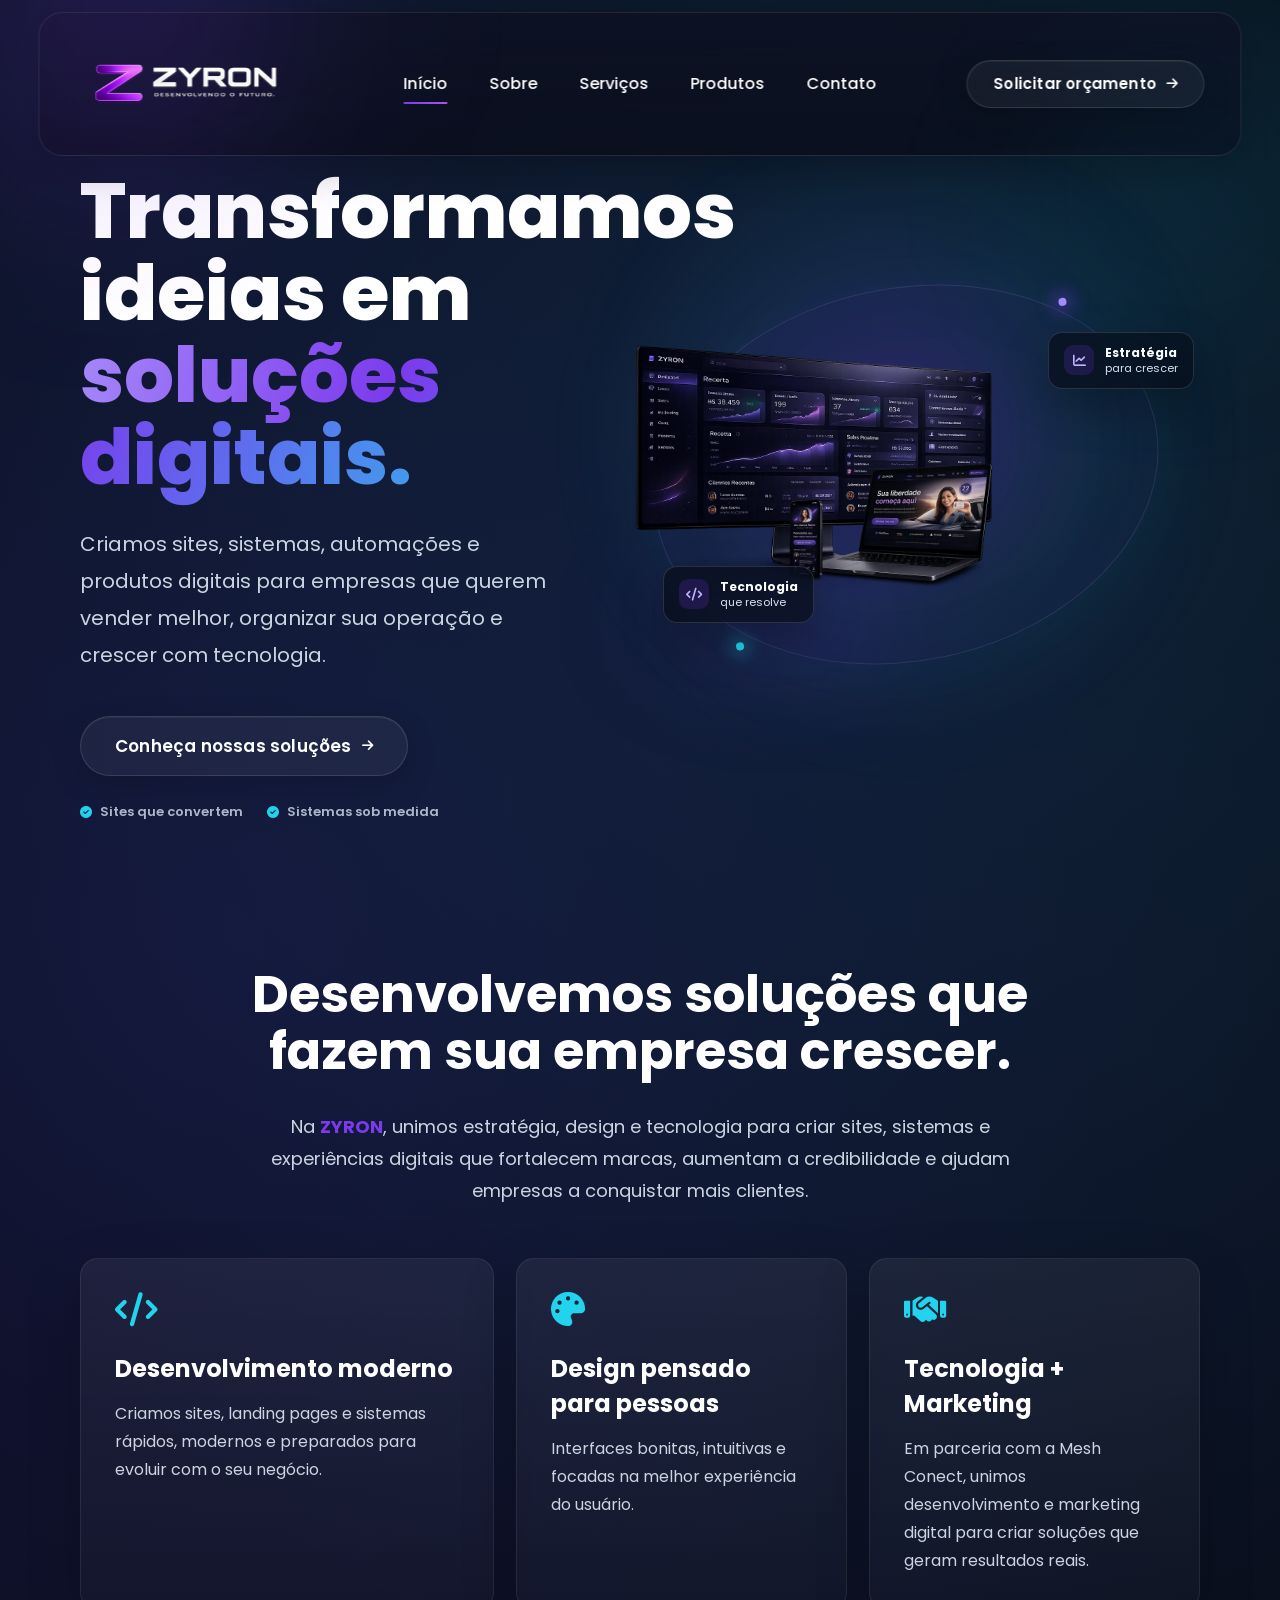
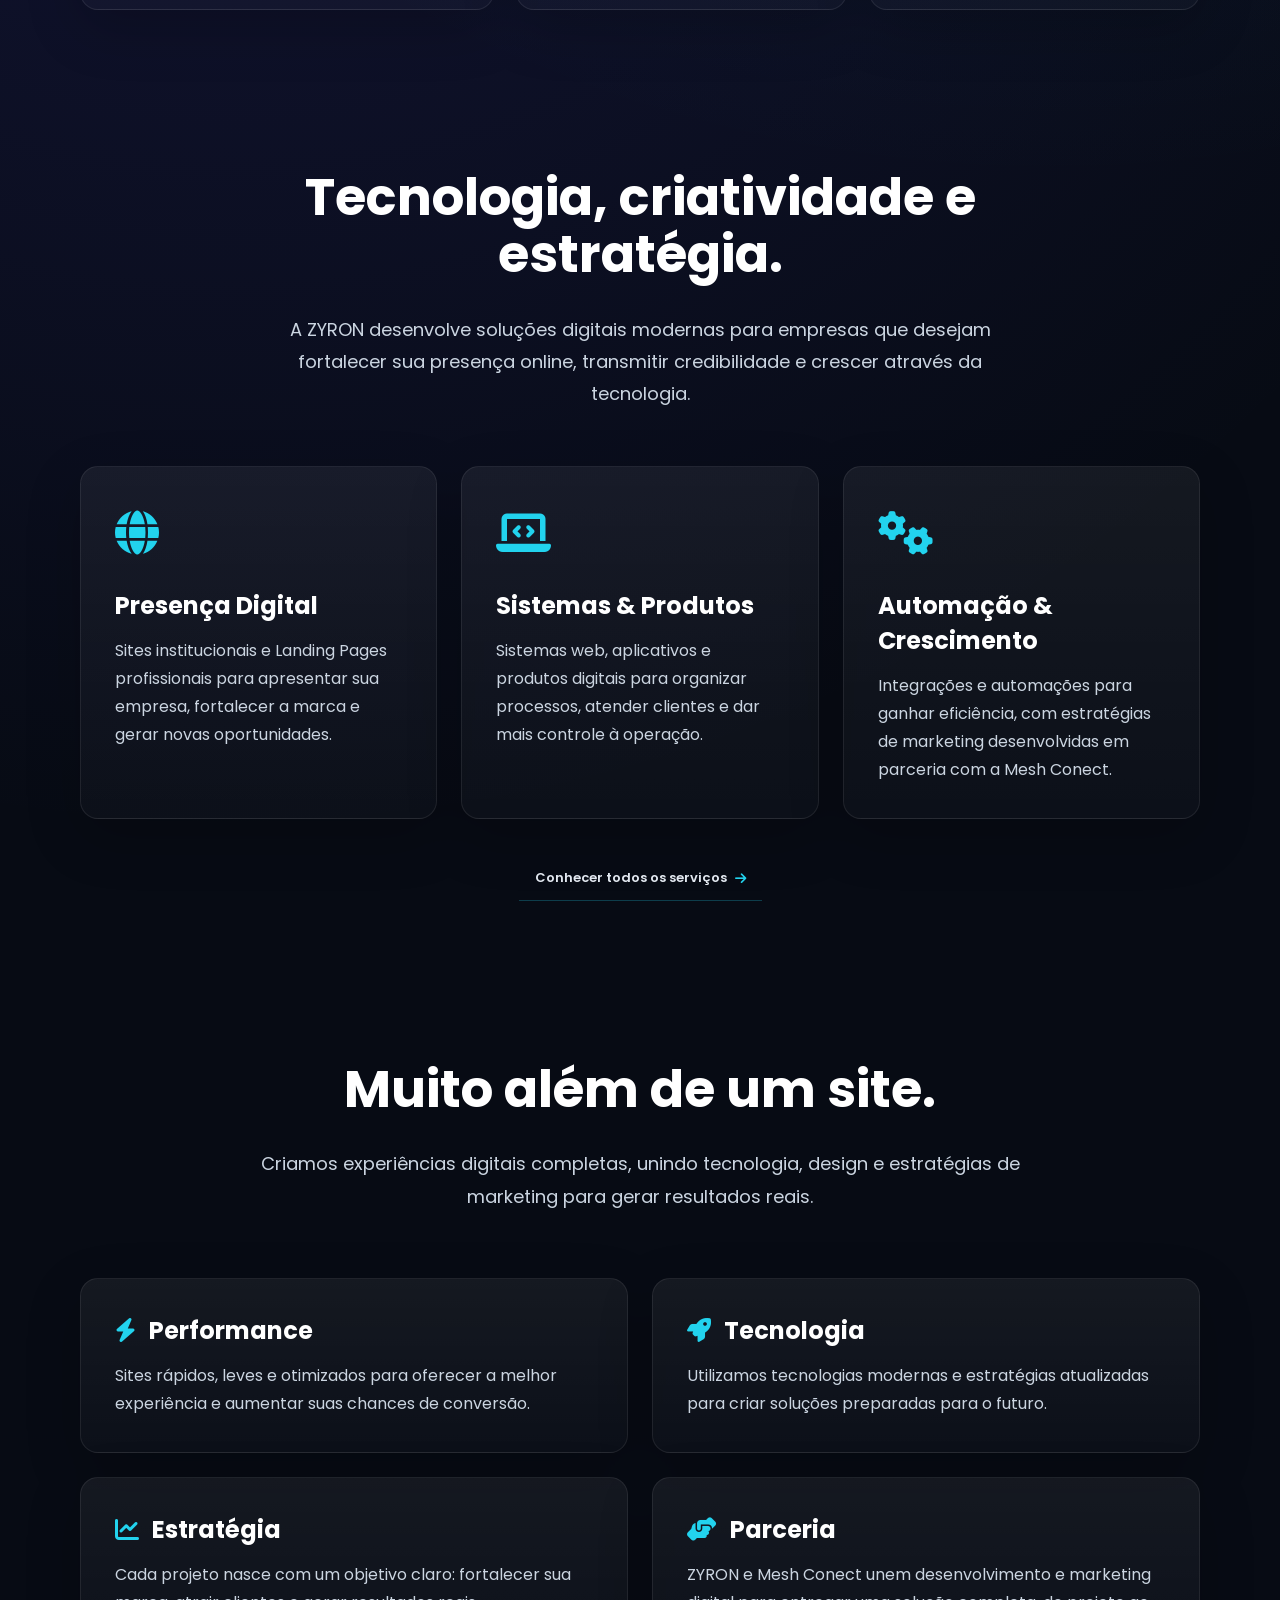
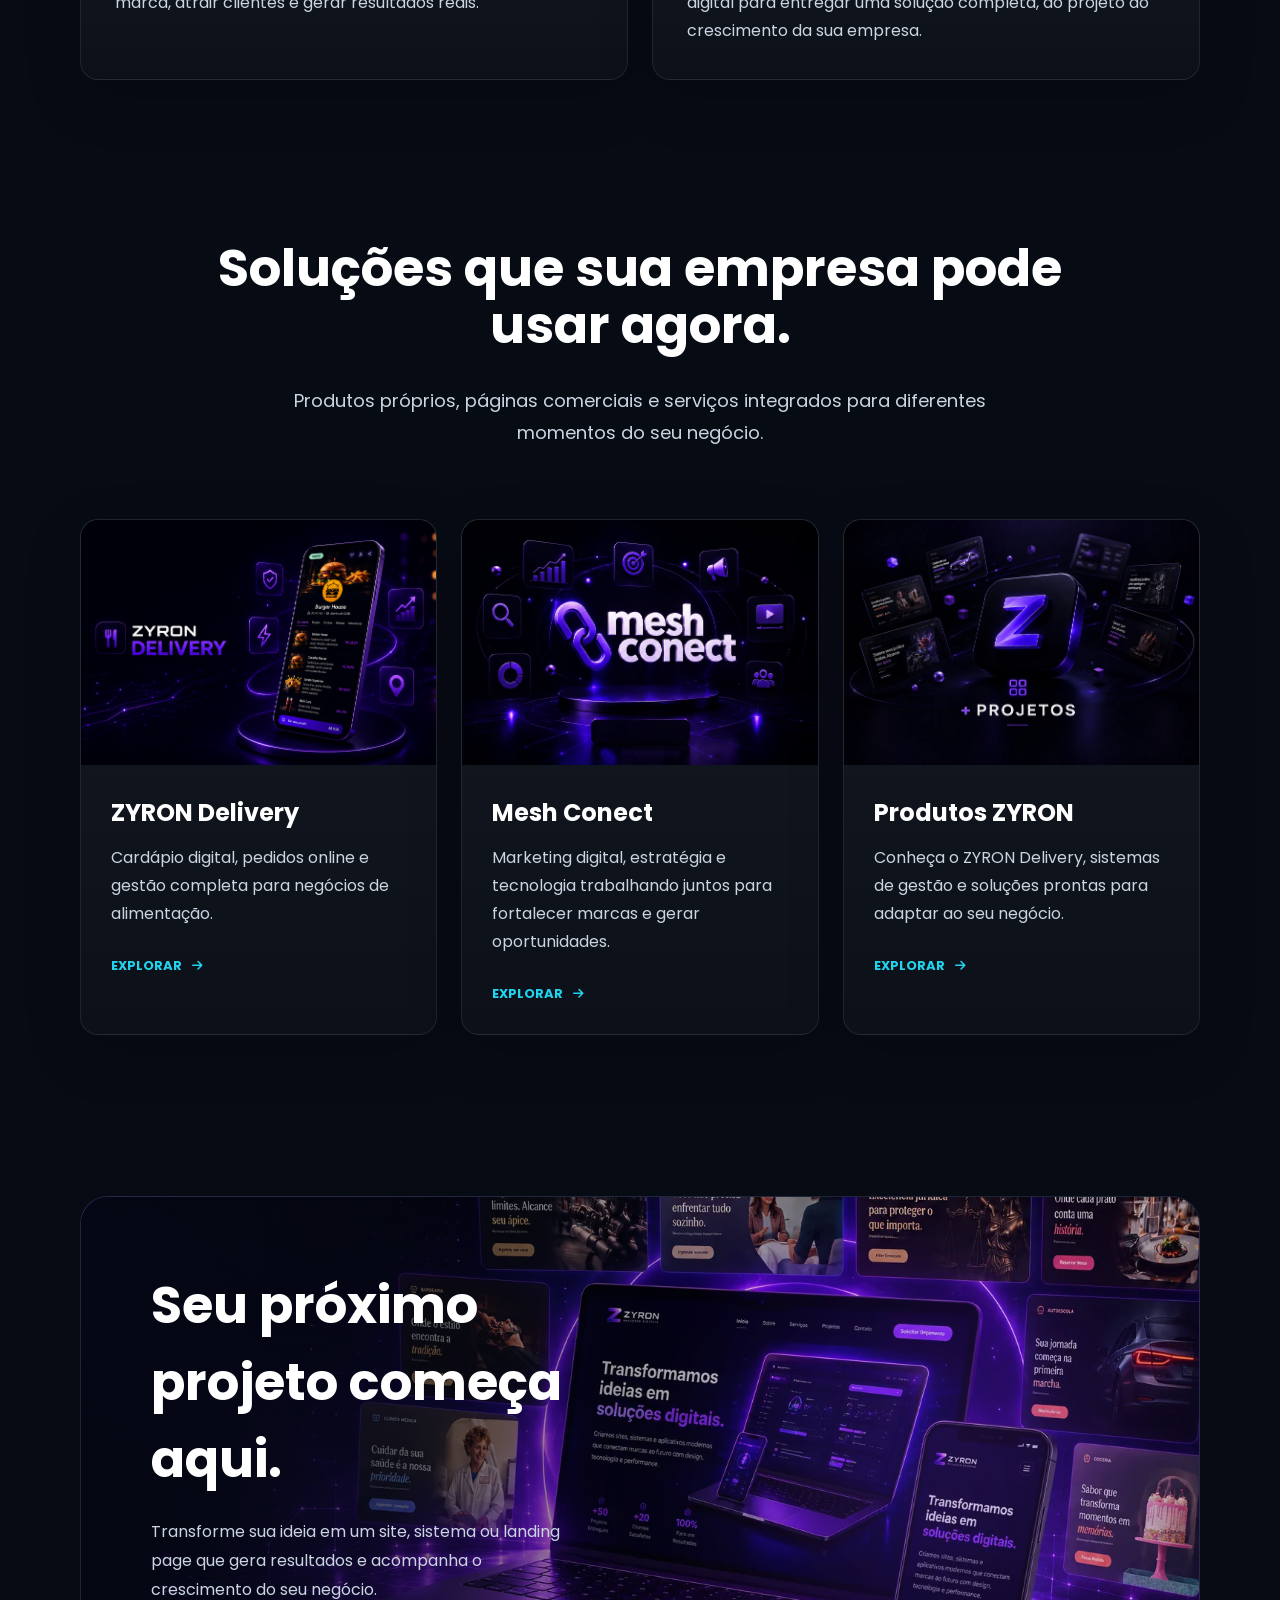
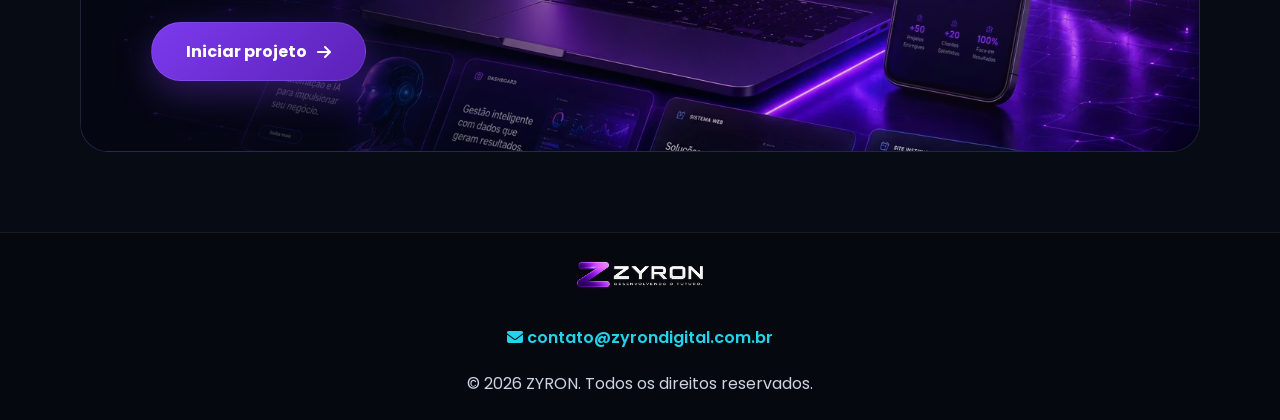
==== commit 75ea7091: "feat: amplia portfolio e navegacao do site" ====
--- a/index.html
+++ b/index.html
@@ -1,4 +1,4 @@
-﻿<!DOCTYPE html>
+<!DOCTYPE html>
 <html lang="pt-BR">
 <head>
     <meta charset="UTF-8">
@@ -17,8 +17,8 @@
     <link rel="preconnect" href="https://fonts.gstatic.com" crossorigin>
     <link href="https://fonts.googleapis.com/css2?family=Poppins:wght@400;500;600;700;800&display=swap" rel="stylesheet">
     <link rel="stylesheet" href="https://cdnjs.cloudflare.com/ajax/libs/font-awesome/6.7.2/css/all.min.css">
-    <link rel="stylesheet" href="css/style.css?v=20260723m">
-    <link rel="icon" href="assets/logo/logo-icon.png">
+    <link rel="stylesheet" href="css/style.css?v=20260723u">
+    <link rel="icon" type="image/png" sizes="512x512" href="assets/logo/favicon.png?v=20260728"><link rel="apple-touch-icon" sizes="180x180" href="assets/logo/apple-touch-icon.png?v=20260728">
     <script type="application/ld+json">
     {
       "@context": "https://schema.org",
@@ -55,7 +55,7 @@
 
         <a
     class="header-btn"
-    href="https://wa.me/5548999999999?text=Olá%2C%20equipe%20ZYRON!%20Vim%20através%20do%20site%20e%20tenho%20interesse%20em%20desenvolver%20um%20projeto%20com%20vocês.%20Gostaria%20de%20conversar%20para%20entender%20as%20possibilidades%20e%20solicitar%20um%20orçamento."
+    href="https://wa.me/5548996538492?text=Olá%2C%20equipe%20ZYRON!%20Vim%20através%20do%20site%20e%20tenho%20interesse%20em%20desenvolver%20um%20projeto%20com%20vocês.%20Gostaria%20de%20conversar%20para%20entender%20as%20possibilidades%20e%20solicitar%20um%20orçamento."
     target="_blank"
     rel="noopener noreferrer"
 >
@@ -222,7 +222,7 @@
 
  <div class="portfolio-grid">
 
-    <a href="produtos.html#zyron-delivery" class="projeto">
+    <a href="zyron-delivery.html" class="projeto">
         <img src="assets/optimized/hero-dashboard.webp" alt="Painel administrativo do ZYRON Delivery" loading="lazy">
         <div class="projeto-info">
             <h3>ZYRON Delivery</h3>
@@ -234,11 +234,11 @@
         </div>
     </a>
 
-    <a href="landing-pages.html" class="projeto">
-        <img src="assets/optimized/empresa-cardlandingpages.webp" alt="Landing Pages para diferentes segmentos" loading="lazy">
+    <a href="mesh-conect.html" class="projeto">
+        <img src="assets/optimized/empresa-meshconect.webp" alt="Mesh Conect — marketing digital e estratégia de crescimento" loading="lazy">
         <div class="projeto-info">
-            <h3>Landing Pages</h3>
-            <p>Páginas comerciais criadas para apresentar ofertas e transformar visitantes em oportunidades.</p>
+            <h3>Mesh Conect</h3>
+            <p>Marketing digital, estratégia e tecnologia trabalhando juntos para fortalecer marcas e gerar oportunidades.</p>
             <div class="projeto-link">
     <span>Explorar</span>
     <i class="fa-solid fa-arrow-right"></i>
@@ -274,9 +274,9 @@
                 Transforme sua ideia em um site, sistema ou landing page que gera resultados e acompanha o crescimento do seu negócio.
             </p>
 
-            <a href="https://wa.me/5548999999999?text=Olá!%20Gostaria%20de%20solicitar%20um%20orçamento."
+            <a href="https://wa.me/5548996538492?text=Olá!%20Gostaria%20de%20solicitar%20um%20orçamento."
    class="btn-cta"
-   target="_blank">
+   target="_blank" rel="noopener noreferrer">
 
     Iniciar projeto
     <i class="fa-solid fa-arrow-right"></i>
@@ -311,6 +311,6 @@
 
 </footer>
 
-    <script src="js/script.js?v=20260723b"></script>
+    <script src="js/script.js?v=20260723d"></script>
 </body>
 </html>
--- a/css/style.css
+++ b/css/style.css
@@ -2748,6 +2748,7 @@
 .product-card ul{display:grid;gap:10px;margin:24px 0 0;padding:20px 0 0;border-top:1px solid var(--line);list-style:none;color:#CBD5E1;font-size:13px}
 .product-card li::before{content:"•";margin-right:8px;color:var(--accent)}
 .services-detail-grid article>a{display:inline-flex;align-items:center;gap:9px;margin-top:24px;color:#E2E8F0;font-size:13px;font-weight:600}
+.services-detail-grid article>a::before{content:"";position:absolute;z-index:2;inset:0;border-radius:inherit}.services-detail-grid article>a{position:static}.services-detail-grid article:has(a){cursor:pointer}.services-detail-grid article:focus-within{transform:translateY(-7px);border-color:rgba(124,58,237,.6);box-shadow:0 0 0 3px rgba(124,58,237,.16),0 24px 55px rgba(0,0,0,.26)}.services-detail-grid article>a:focus-visible{outline:0}
 .services-detail-grid article>a i{color:var(--accent);transition:transform .3s ease}
 .services-detail-grid article>a:hover i{transform:translateX(4px)}
 
@@ -2760,6 +2761,7 @@
 .case-item p{max-width:680px;color:var(--text);font-size:14px;line-height:1.7}
 .case-item__stack{display:flex;flex-wrap:wrap;justify-content:flex-end;gap:8px}
 .case-item__stack span{padding:7px 10px;border:1px solid var(--line);border-radius:999px;color:#CBD5E1;font-size:11px}
+.case-item__stack .text-link{width:100%;justify-content:flex-end;margin-top:7px}
 .text-link{display:inline-flex;align-items:center;gap:8px;color:#E2E8F0;font-size:13px;font-weight:600}
 
 .process-section{padding-top:80px}
@@ -2811,6 +2813,55 @@
 .footer-nav a{min-height:44px;display:inline-flex;align-items:center;color:var(--text);font-size:13px}
 .footer-nav a:hover{color:#fff}
 
+/* ZYRON DELIVERY */
+.delivery-hero{width:min(calc(100% - 64px),1420px);min-height:780px;margin:0 auto;padding:190px 0 80px;display:grid;grid-template-columns:.86fr 1.14fr;align-items:center;gap:60px}
+.delivery-hero__content{position:relative;z-index:2}
+.delivery-back{display:inline-flex;align-items:center;gap:9px;margin-bottom:34px;color:#9CA8BE;font-size:13px;font-weight:600}.delivery-back:hover{color:#fff}.delivery-back i{transition:transform .25s}.delivery-back:hover i{transform:translateX(-4px)}
+.delivery-kicker{margin-bottom:15px;color:#A78BFA;font-size:12px;font-weight:800;letter-spacing:.14em}
+.delivery-hero h1{max-width:680px;font-size:clamp(44px,5.2vw,76px);line-height:1.04;letter-spacing:-.035em}.delivery-hero h1 span{color:transparent;background:linear-gradient(110deg,#A78BFA,#7C3AED 48%,#22D3EE 130%);background-clip:text;-webkit-background-clip:text}
+.delivery-lead{max-width:650px;margin-top:28px;color:var(--text);font-size:18px;line-height:1.8}
+.delivery-actions{display:flex;flex-wrap:wrap;align-items:center;gap:14px;margin-top:34px}.delivery-platform-btn{display:inline-flex;align-items:center;justify-content:center;gap:10px;min-height:50px;padding:0 22px;border:1px solid rgba(255,255,255,.2);border-radius:999px;background:rgba(255,255,255,.06);color:#fff;font-size:13px;font-weight:700;box-shadow:inset 0 1px 0 rgba(255,255,255,.08);transition:transform .25s ease,border-color .25s ease,background .25s ease,box-shadow .25s ease}.delivery-platform-btn:hover{transform:translateY(-2px);border-color:rgba(139,92,246,.7);background:rgba(124,58,237,.16);box-shadow:0 12px 28px rgba(34,20,90,.3),inset 0 1px 0 rgba(255,255,255,.12)}.delivery-platform-btn i{color:#9b8cff;font-size:12px;transition:transform .25s ease}.delivery-platform-btn:hover i{transform:translate(2px,-2px)}.delivery-link{display:inline-flex;align-items:center;gap:9px;color:#DCE4F2;font-size:13px;font-weight:700}.delivery-link:hover{color:#fff}.delivery-link i{color:var(--accent)}
+.delivery-trust{display:flex;flex-wrap:wrap;gap:12px 22px;margin-top:28px;color:#AAB5C9;font-size:11px;font-weight:600}.delivery-trust span{display:flex;align-items:center;gap:7px}.delivery-trust i{color:#22D3EE}
+.delivery-hero__visual{position:relative;min-width:0}.delivery-hero__visual>img{position:relative;z-index:1;display:block;width:110%;height:auto;aspect-ratio:3/2;max-width:none;margin-left:-5%;border:1px solid rgba(167,139,250,.24);border-radius:28px;object-fit:contain;object-position:center;background:#060914;box-shadow:0 35px 90px rgba(0,0,0,.4)}
+.delivery-hero__visual--fill>img{object-fit:cover}
+.delivery-hero--sales{position:relative;isolation:isolate;width:min(calc(100% - 64px),1480px);min-height:850px;grid-template-columns:.92fr 1.08fr;gap:56px}.delivery-hero--sales::before{content:"";position:absolute;z-index:-1;inset:105px -6% 15px;border-radius:48px;background:radial-gradient(circle at 25% 42%,rgba(124,58,237,.13),transparent 38%),radial-gradient(circle at 88% 48%,rgba(34,211,238,.075),transparent 38%);pointer-events:none}.delivery-hero--sales .delivery-hero__content{padding:34px 0}.delivery-kicker--badge{display:inline-flex;align-items:center;gap:9px;width:max-content;margin-bottom:22px;padding:8px 12px;border:1px solid rgba(167,139,250,.24);border-radius:999px;background:rgba(124,58,237,.08);box-shadow:inset 0 1px 0 rgba(255,255,255,.045);letter-spacing:.1em}.delivery-kicker--badge i{font-size:10px;color:#c4b5fd}.delivery-hero--sales h1{max-width:720px;font-size:clamp(48px,4.7vw,74px);line-height:1.025;text-wrap:balance}.delivery-hero--sales .delivery-lead{max-width:680px;margin-top:30px;font-size:17px;line-height:1.72}.delivery-hero--sales .delivery-actions{max-width:680px;margin-top:36px;align-items:center}.delivery-hero--sales .delivery-actions .btn-cta,.delivery-hero--sales .delivery-platform-btn{box-sizing:border-box;height:58px;min-height:58px;margin-top:0;padding:0 26px;border-radius:999px;font-size:14px;font-weight:700;line-height:1}.delivery-hero--sales .delivery-link{flex-basis:100%;width:max-content;margin-top:2px;color:#aeb8cb}.delivery-hero--sales .delivery-trust{margin-top:24px;padding-top:20px;border-top:1px solid rgba(255,255,255,.08)}.delivery-hero--sales .delivery-hero__visual--polished{--product-accent:124,58,237;--product-accent-soft:6,9,20;--pointer-rotate-x:0deg;--pointer-rotate-y:0deg;align-self:center;transform:perspective(1200px) rotateX(var(--pointer-rotate-x)) rotateY(var(--pointer-rotate-y));transition:transform .22s ease-out,border-color .45s ease,box-shadow .55s ease}.delivery-hero--sales .delivery-hero__visual--polished>img{aspect-ratio:3/2;object-fit:contain}.delivery-hero--sales .delivery-metric{box-shadow:0 20px 55px rgba(0,0,0,.42)}.delivery-hero--sales .delivery-metric--one{top:-18px;right:-12px}.delivery-hero--sales .delivery-metric--two{bottom:-20px;left:-18px}.delivery-hero--sales .delivery-hero__visual--polished:hover{transform:perspective(1200px) rotateX(var(--pointer-rotate-x)) rotateY(var(--pointer-rotate-y)) scale(1.008)}
+.delivery-glow{position:absolute;inset:3%;border-radius:50%;background:radial-gradient(circle,rgba(124,58,237,.36),rgba(34,211,238,.08) 45%,transparent 70%);filter:blur(50px)}
+.delivery-metric{position:absolute;z-index:3;display:grid;grid-template-columns:34px auto;column-gap:10px;align-items:center;padding:13px 16px;border:1px solid rgba(255,255,255,.14);border-radius:14px;color:#ABB6C9;background:rgba(7,11,20,.78);box-shadow:0 18px 45px rgba(0,0,0,.3);backdrop-filter:blur(14px);font-size:10px}.delivery-metric i{grid-row:1/3;display:grid;place-items:center;width:34px;height:34px;border-radius:10px;color:#C4B5FD;background:rgba(124,58,237,.2)}.delivery-metric strong{color:#fff;font-size:12px}.delivery-metric--one{top:-20px;right:-10px}.delivery-metric--two{bottom:-22px;left:-25px}
+.delivery-hero--first-smoke{--product-accent:218,172,29;--product-accent-soft:8,9,11}.delivery-hero--emporio{--product-accent:209,157,28;--product-accent-soft:17,50,83}.delivery-hero--innovare{--product-accent:236,72,153;--product-accent-soft:71,37,35}.delivery-hero__visual--polished{z-index:1;padding:11px;border:1px solid rgba(var(--product-accent),.28);border-radius:30px;background:linear-gradient(145deg,rgba(255,255,255,.09),rgba(255,255,255,.025));box-shadow:0 32px 80px rgba(0,0,0,.42),0 0 0 1px rgba(255,255,255,.025) inset;transform:perspective(1200px) rotateX(0) rotateY(0) translateY(0);transform-origin:center;transition:transform .55s cubic-bezier(.2,.75,.25,1),border-color .45s ease,box-shadow .55s ease}.delivery-hero__visual--polished::before{content:"";position:absolute;z-index:2;inset:11px;border-radius:20px;pointer-events:none;background:linear-gradient(115deg,rgba(255,255,255,.13),transparent 22%,transparent 72%,rgba(var(--product-accent),.08));opacity:.55;transition:opacity .45s ease}.delivery-hero__visual--polished>img{width:100%;margin:0;border:0;border-radius:20px;aspect-ratio:auto;object-fit:contain;background:rgb(var(--product-accent-soft));box-shadow:0 18px 42px rgba(0,0,0,.25);transition:filter .45s ease,transform .55s cubic-bezier(.2,.75,.25,1)}.delivery-hero__visual--polished .delivery-glow{inset:-8%;background:radial-gradient(circle,rgba(var(--product-accent),.24),rgba(34,211,238,.055) 48%,transparent 72%);transition:opacity .45s ease,transform .55s ease}.delivery-hero__visual--polished .delivery-metric{border-color:rgba(var(--product-accent),.24);background:rgba(7,11,20,.88);transition:transform .5s cubic-bezier(.2,.75,.25,1),border-color .4s ease,box-shadow .4s ease}.delivery-hero__visual--polished .delivery-metric i{color:rgb(var(--product-accent));background:rgba(var(--product-accent),.16)}.delivery-hero__visual--polished:hover{z-index:4;border-color:rgba(var(--product-accent),.52);box-shadow:0 42px 100px rgba(0,0,0,.48),0 0 48px rgba(var(--product-accent),.12);transform:perspective(1200px) rotateX(1deg) rotateY(-1.25deg) translateY(-9px) scale(1.012)}.delivery-hero__visual--polished:hover::before{opacity:.82}.delivery-hero__visual--polished:hover>img{filter:saturate(1.04) contrast(1.02)}.delivery-hero__visual--polished:hover .delivery-glow{opacity:1;transform:scale(1.08)}.delivery-hero__visual--polished:hover .delivery-metric--one{transform:translate(7px,-7px)}.delivery-hero__visual--polished:hover .delivery-metric--two{transform:translate(-7px,7px)}
+.delivery-audience,.delivery-demo,.delivery-benefits,.delivery-steps{padding:100px max(24px,calc((100% - 1240px)/2))}.delivery-audience{padding-top:72px;padding-bottom:90px;border-top:1px solid var(--line);border-bottom:1px solid var(--line);background:rgba(255,255,255,.012)}
+.audience-list{display:flex;flex-wrap:wrap;justify-content:center;gap:12px;margin-top:38px}.audience-list span{padding:12px 18px;border:1px solid rgba(167,139,250,.2);border-radius:999px;color:#D8E0ED;background:rgba(124,58,237,.065);font-size:13px;font-weight:600}
+.delivery-problems{width:min(calc(100% - 64px),1240px);margin:0 auto;padding:120px 0;display:grid;grid-template-columns:.78fr 1.22fr;gap:80px}.delivery-problems__intro h2{font-size:clamp(34px,4vw,54px);line-height:1.12}.delivery-problems__intro>p:last-child{margin-top:22px;color:var(--text);line-height:1.8}.delivery-problem-grid{display:grid;gap:14px}.delivery-problem-grid article{display:grid;grid-template-columns:48px 1fr;gap:5px 20px;padding:25px;border:1px solid var(--line);border-radius:18px;background:rgba(255,255,255,.025)}.delivery-problem-grid article>span{grid-row:1/3;color:#7C3AED;font-size:12px;font-weight:800}.delivery-problem-grid h3{font-size:18px}.delivery-problem-grid p{color:var(--text);font-size:13px;line-height:1.7}
+.delivery-demo{background:linear-gradient(180deg,rgba(124,58,237,.055),transparent)}.delivery-gallery{margin-top:52px;display:grid;grid-template-columns:1.35fr .65fr;gap:18px}.delivery-shot{position:relative;overflow:hidden;min-height:310px;border:1px solid rgba(167,139,250,.18);border-radius:22px;background:#080B15}.delivery-shot--main{grid-row:span 2;min-height:638px}.delivery-gallery--four .delivery-shot--main{grid-row:span 3;min-height:966px}.delivery-shot img{display:block;width:100%;height:100%;object-fit:contain;background:#060914;transition:transform .6s ease}.delivery-shot:hover img{transform:scale(1.025)}.delivery-shot figcaption{position:absolute;inset:auto 0 0;display:grid;gap:4px;padding:55px 24px 22px;background:linear-gradient(transparent,rgba(5,8,15,.96));color:#AEB8CB;font-size:12px}.delivery-shot figcaption strong{color:#fff;font-size:17px}
+.delivery-gallery--stretch-y .delivery-shot img{object-fit:fill}
+.delivery-gallery--balanced{grid-template-columns:repeat(2,minmax(0,1fr));align-items:start}.delivery-gallery--balanced .delivery-shot,.delivery-gallery--balanced .delivery-shot--main{min-height:0;aspect-ratio:3/2;grid-row:auto;background:#050711;transition:transform .35s ease,border-color .35s ease,box-shadow .35s ease}.delivery-gallery--balanced .delivery-shot--main{grid-column:1/-1;width:90%;justify-self:center}.delivery-gallery--balanced .delivery-shot--admin{aspect-ratio:1801/873}.delivery-gallery--balanced .delivery-shot img{object-fit:contain;transform:scale(1.001)}.delivery-gallery--balanced .delivery-shot:hover{transform:translateY(-5px);border-color:rgba(139,92,246,.48);box-shadow:0 24px 60px rgba(0,0,0,.34),0 0 35px rgba(124,58,237,.08)}.delivery-gallery--balanced .delivery-shot:hover img{transform:scale(1.018)}
+.delivery-gallery--showcase{grid-template-columns:1.35fr .65fr}.delivery-gallery--showcase .delivery-shot{min-height:310px;background:#08090b;box-shadow:0 20px 55px rgba(0,0,0,.28)}.delivery-gallery--showcase .delivery-shot--main{grid-column:auto;grid-row:span 2;min-height:638px}.delivery-gallery--showcase .delivery-shot img{object-fit:cover}.delivery-gallery--showcase .delivery-shot::after{content:"";position:absolute;inset:0;pointer-events:none;border-radius:inherit;box-shadow:inset 0 0 0 1px rgba(221,173,30,.08)}
+.delivery-gallery--showcase.delivery-gallery--four{grid-template-columns:repeat(2,minmax(0,1fr))}.delivery-gallery--showcase.delivery-gallery--four .delivery-shot,.delivery-gallery--showcase.delivery-gallery--four .delivery-shot--main{min-height:0;aspect-ratio:4/3;grid-row:auto}
+.delivery-benefit-grid{margin-top:50px;display:grid;grid-template-columns:repeat(3,1fr);gap:16px}.delivery-benefit-grid article{padding:30px;border:1px solid var(--line);border-radius:20px;background:linear-gradient(145deg,rgba(255,255,255,.045),rgba(255,255,255,.015));transition:.3s}.delivery-benefit-grid article:hover{transform:translateY(-5px);border-color:rgba(167,139,250,.35)}.delivery-benefit-grid i{display:grid;place-items:center;width:46px;height:46px;margin-bottom:24px;border-radius:13px;color:#C4B5FD;background:rgba(124,58,237,.13);font-size:18px}.delivery-benefit-grid h3{margin-bottom:10px;font-size:18px}.delivery-benefit-grid p{color:var(--text);font-size:13px;line-height:1.7}
+.delivery-steps{border-top:1px solid var(--line);border-bottom:1px solid var(--line);background:rgba(255,255,255,.012)}.delivery-step-grid{margin-top:48px;display:grid;grid-template-columns:repeat(4,1fr)}.delivery-step-grid article{padding:28px;border-left:1px solid var(--line)}.delivery-step-grid article:last-child{border-right:1px solid var(--line)}.delivery-step-grid span{color:#A78BFA;font-size:11px;font-weight:800}.delivery-step-grid h3{margin:22px 0 10px;font-size:18px}.delivery-step-grid p{color:var(--text);font-size:12px;line-height:1.7}
+.delivery-faq{width:min(calc(100% - 64px),1160px);margin:0 auto;padding:120px 0;display:grid;grid-template-columns:.72fr 1.28fr;gap:90px}.delivery-faq h2{font-size:clamp(34px,4vw,52px);line-height:1.12}.delivery-faq>div:first-child>p:last-child{margin-top:20px;color:var(--text);line-height:1.8}.delivery-faq details{border-bottom:1px solid var(--line)}.delivery-faq summary{display:flex;justify-content:space-between;align-items:center;gap:20px;padding:22px 2px;color:#fff;font-size:15px;font-weight:700;cursor:pointer;list-style:none}.delivery-faq summary::-webkit-details-marker{display:none}.delivery-faq summary i{color:#A78BFA;transition:.25s}.delivery-faq details[open] summary i{transform:rotate(45deg)}.delivery-faq details p{padding:0 34px 22px 2px;color:var(--text);font-size:13px;line-height:1.75}
+.delivery-final{position:relative;isolation:isolate;overflow:hidden;width:min(calc(100% - 64px),1180px);min-height:500px;margin:0 auto 110px;padding:60px;border:1px solid rgba(167,139,250,.25);border-radius:28px;display:flex;align-items:center}.delivery-final::after{content:"";position:absolute;z-index:-1;inset:0;background:linear-gradient(90deg,rgba(7,11,20,.99),rgba(7,11,20,.92) 44%,rgba(7,11,20,.14) 78%)}.delivery-final>img{position:absolute;z-index:-2;inset:0;width:100%;height:100%;object-fit:cover}.delivery-final--contain>img{left:auto;right:0;width:72%;object-fit:contain;object-position:right center}.delivery-final>div{max-width:560px}.delivery-final h2{font-size:clamp(34px,4vw,53px);line-height:1.1}.delivery-final>div>p:nth-of-type(2){margin:20px 0 28px;color:var(--text);line-height:1.75}
+.delivery-final--innovare,.delivery-final--first-smoke{margin-top:80px}
+
+@media(max-width:1000px){.delivery-hero{grid-template-columns:1fr;padding-top:165px;text-align:center}.delivery-hero__content{max-width:800px;margin:auto}.delivery-back{margin-left:auto;margin-right:auto}.delivery-lead,.delivery-actions,.delivery-trust{margin-left:auto;margin-right:auto;justify-content:center}.delivery-hero__visual{width:min(100%,820px);margin:auto}.delivery-problems,.delivery-faq{grid-template-columns:1fr;gap:45px}.delivery-benefit-grid{grid-template-columns:repeat(2,1fr)}.delivery-step-grid{grid-template-columns:repeat(2,1fr)}.delivery-step-grid article:nth-child(3){border-top:1px solid var(--line)}}
+@media(max-width:1000px){.delivery-hero--sales{min-height:0;gap:72px}.delivery-hero--sales .delivery-kicker--badge{margin-left:auto;margin-right:auto}.delivery-hero--sales .delivery-link{width:100%;justify-content:center}.delivery-hero--sales .delivery-trust{width:max-content;max-width:100%}}
+@media(max-width:680px){.delivery-hero{width:calc(100% - 32px);min-height:0;padding:135px 0 65px;gap:52px}.delivery-back{margin-bottom:25px}.delivery-hero h1{font-size:clamp(38px,12vw,52px)}.delivery-lead{font-size:15px}.delivery-actions{display:grid}.delivery-actions .btn-cta,.delivery-platform-btn,.delivery-link{width:100%;justify-content:center}.delivery-trust{gap:9px 14px}.delivery-hero__visual>img{width:100%;margin:0;border-radius:19px}.delivery-metric{display:none}.delivery-audience,.delivery-demo,.delivery-benefits,.delivery-steps{padding:78px 16px}.delivery-problems,.delivery-faq{width:calc(100% - 32px);padding:82px 0}.delivery-gallery{grid-template-columns:1fr}.delivery-shot,.delivery-shot--main{min-height:260px;grid-row:auto}.delivery-shot--main{aspect-ratio:1/1}.delivery-benefit-grid,.delivery-step-grid{grid-template-columns:1fr}.delivery-step-grid article,.delivery-step-grid article:last-child{border-right:0;border-top:1px solid var(--line)}.delivery-step-grid article:first-child{border-top:0}.delivery-final{width:calc(100% - 32px);min-height:570px;margin-bottom:82px;padding:30px 22px;align-items:flex-start}.delivery-final::after{background:linear-gradient(180deg,rgba(7,11,20,.99),rgba(7,11,20,.9) 55%,rgba(7,11,20,.2) 88%)}.delivery-final>img{object-position:70% center}.delivery-final .btn-cta{width:100%;justify-content:center}}
+@media(max-width:680px){.delivery-hero__visual--polished{padding:7px;border-radius:22px}.delivery-hero__visual--polished::before{inset:7px;border-radius:15px}.delivery-hero__visual--polished>img{border-radius:15px}}
+@media(max-width:680px){.delivery-hero--sales{width:calc(100% - 32px);padding-top:135px}.delivery-hero--sales::before{inset:90px -16px 0;border-radius:28px}.delivery-hero--sales .delivery-hero__content{padding:0}.delivery-hero--sales h1{font-size:clamp(39px,11.5vw,54px)}.delivery-hero--sales .delivery-lead{font-size:15px;line-height:1.7}.delivery-hero--sales .delivery-trust{display:grid;width:100%;justify-content:start;text-align:left}.delivery-kicker--badge{font-size:9px}}
+@media(max-width:680px){.delivery-final--innovare,.delivery-final--first-smoke{margin-top:48px}}
+@media(prefers-reduced-motion:reduce){.delivery-hero__visual--polished,.delivery-hero__visual--polished>img,.delivery-hero__visual--polished .delivery-glow,.delivery-hero__visual--polished .delivery-metric{transition:none}.delivery-hero__visual--polished:hover{transform:none}.delivery-hero__visual--polished:hover .delivery-metric{transform:none}}
+@media(max-width:680px){.delivery-gallery--showcase .delivery-shot,.delivery-gallery--showcase .delivery-shot--main{min-height:0;aspect-ratio:4/3;grid-row:auto}}
+@media(max-width:680px){.delivery-gallery--balanced{grid-template-columns:1fr}.delivery-gallery--balanced .delivery-shot,.delivery-gallery--balanced .delivery-shot--main{grid-column:auto;width:100%;aspect-ratio:3/2}.delivery-gallery--balanced .delivery-shot--admin{aspect-ratio:1801/873}}
+@media(max-width:680px){.delivery-gallery--showcase.delivery-gallery--four .delivery-shot--main{min-height:0;grid-row:auto}}
+
+.coming-soon-page{min-height:100vh;overflow:hidden;background:radial-gradient(circle at 18% 42%,rgba(124,58,237,.16),transparent 34%),radial-gradient(circle at 88% 52%,rgba(34,211,238,.09),transparent 32%),#070b14}.coming-soon-hero{width:min(calc(100% - 64px),1280px);min-height:calc(100vh - 190px);margin:0 auto;padding:185px 0 90px;display:grid;grid-template-columns:1fr .9fr;align-items:center;gap:80px}.coming-soon-copy{position:relative;z-index:2}.coming-soon-badge{display:inline-flex;align-items:center;gap:9px;padding:8px 13px;border:1px solid rgba(167,139,250,.3);border-radius:999px;color:#c4b5fd;background:rgba(124,58,237,.1);font-size:11px;font-weight:800;letter-spacing:.16em}.coming-soon-copy h1{max-width:720px;margin-top:25px;font-size:clamp(48px,6vw,82px);line-height:1.02;letter-spacing:-.045em}.coming-soon-copy h1 span{color:transparent;background:linear-gradient(110deg,#a78bfa,#7c3aed 55%,#22d3ee);background-clip:text;-webkit-background-clip:text}.coming-soon-copy>p{max-width:620px;margin-top:25px;color:var(--text);font-size:17px;line-height:1.75}.coming-soon-actions{display:flex;flex-wrap:wrap;align-items:center;gap:14px;margin-top:34px}.coming-soon-actions .btn-cta{margin-top:0}.coming-soon-link{display:inline-flex;align-items:center;gap:9px;padding:16px 20px;color:#dce4f2;font-size:13px;font-weight:700}.coming-soon-visual{position:relative;display:grid;place-items:center;min-height:520px}.coming-soon-orbit{position:absolute;width:min(100%,500px);aspect-ratio:1;border:1px solid rgba(167,139,250,.17);border-radius:50%;box-shadow:0 0 90px rgba(124,58,237,.08)}.coming-soon-orbit::before,.coming-soon-orbit::after{content:"";position:absolute;border:1px solid rgba(34,211,238,.12);border-radius:50%}.coming-soon-orbit::before{inset:12%}.coming-soon-orbit::after{inset:27%}.coming-soon-device{position:relative;z-index:2;display:grid;place-items:center;width:250px;height:390px;border:1px solid rgba(167,139,250,.34);border-radius:42px;background:linear-gradient(155deg,rgba(26,23,56,.96),rgba(7,11,20,.98));box-shadow:0 42px 100px rgba(0,0,0,.48),0 0 60px rgba(124,58,237,.15);transform:rotate(7deg)}.coming-soon-device::before{content:"";position:absolute;top:15px;width:80px;height:8px;border-radius:99px;background:#050711}.coming-soon-device i{font-size:76px;color:#a78bfa;filter:drop-shadow(0 0 25px rgba(124,58,237,.5))}.coming-soon-device strong{position:absolute;bottom:65px;color:#fff;font-size:14px;letter-spacing:.16em}.coming-soon-hero--automation .coming-soon-orbit{border-radius:32%;transform:rotate(12deg)}.coming-soon-hero--automation .coming-soon-orbit::before{border-radius:36%;transform:rotate(22deg)}.coming-soon-hero--automation .coming-soon-orbit::after{border-radius:42%;transform:rotate(-34deg)}.coming-soon-automation{position:relative;z-index:2;display:grid;grid-template-columns:repeat(3,100px);gap:24px;align-items:center}.coming-soon-node{display:grid;place-items:center;width:100px;height:100px;border:1px solid rgba(34,211,238,.24);border-radius:25px;color:#67e8f9;background:linear-gradient(145deg,rgba(16,34,49,.96),rgba(12,12,29,.96));box-shadow:0 25px 55px rgba(0,0,0,.32)}.coming-soon-node:nth-child(2){transform:translateY(-80px);color:#c4b5fd;border-color:rgba(167,139,250,.34)}.coming-soon-node:nth-child(3){transform:translateY(42px);color:#a78bfa}.coming-soon-node i{font-size:32px}.coming-soon-automation::before,.coming-soon-automation::after{content:"";position:absolute;z-index:-1;height:1px;background:linear-gradient(90deg,transparent,#7c3aed,#22d3ee,transparent);transform-origin:left}.coming-soon-automation::before{left:72px;top:75px;width:215px;transform:rotate(-20deg)}.coming-soon-automation::after{left:78px;top:105px;width:220px;transform:rotate(18deg)}
+@media(max-width:900px){.coming-soon-hero{grid-template-columns:1fr;padding-top:160px;text-align:center;gap:35px}.coming-soon-copy>p{margin-right:auto;margin-left:auto}.coming-soon-actions{justify-content:center}.coming-soon-visual{min-height:430px}}
+@media(max-width:680px){.coming-soon-hero{width:calc(100% - 32px);padding:135px 0 65px}.coming-soon-copy h1{font-size:clamp(42px,13vw,58px)}.coming-soon-copy>p{font-size:15px}.coming-soon-actions{display:grid}.coming-soon-actions .btn-cta,.coming-soon-link{width:100%;justify-content:center}.coming-soon-visual{min-height:360px}.coming-soon-device{width:190px;height:300px;border-radius:32px}.coming-soon-device i{font-size:58px}.coming-soon-orbit{width:330px}.coming-soon-automation{grid-template-columns:repeat(3,78px);gap:12px}.coming-soon-node{width:78px;height:78px;border-radius:20px}.coming-soon-node:nth-child(2){transform:translateY(-55px)}.coming-soon-node:nth-child(3){transform:translateY(32px)}}
+
+@media(max-width:680px){
+    .delivery-final--contain>img{inset:auto 0 0;width:100%;height:58%;object-fit:contain;object-position:center bottom}
+    .delivery-gallery--four .delivery-shot--main{grid-row:auto;min-height:260px}
+}
+
 .section-actions{display:flex;justify-content:center;margin-top:38px}
 .section-actions .text-link{min-height:44px;padding:10px 16px;border-bottom:1px solid rgba(34,211,238,.25)}
 .section-actions .text-link i{color:var(--accent);transition:transform .3s ease}
